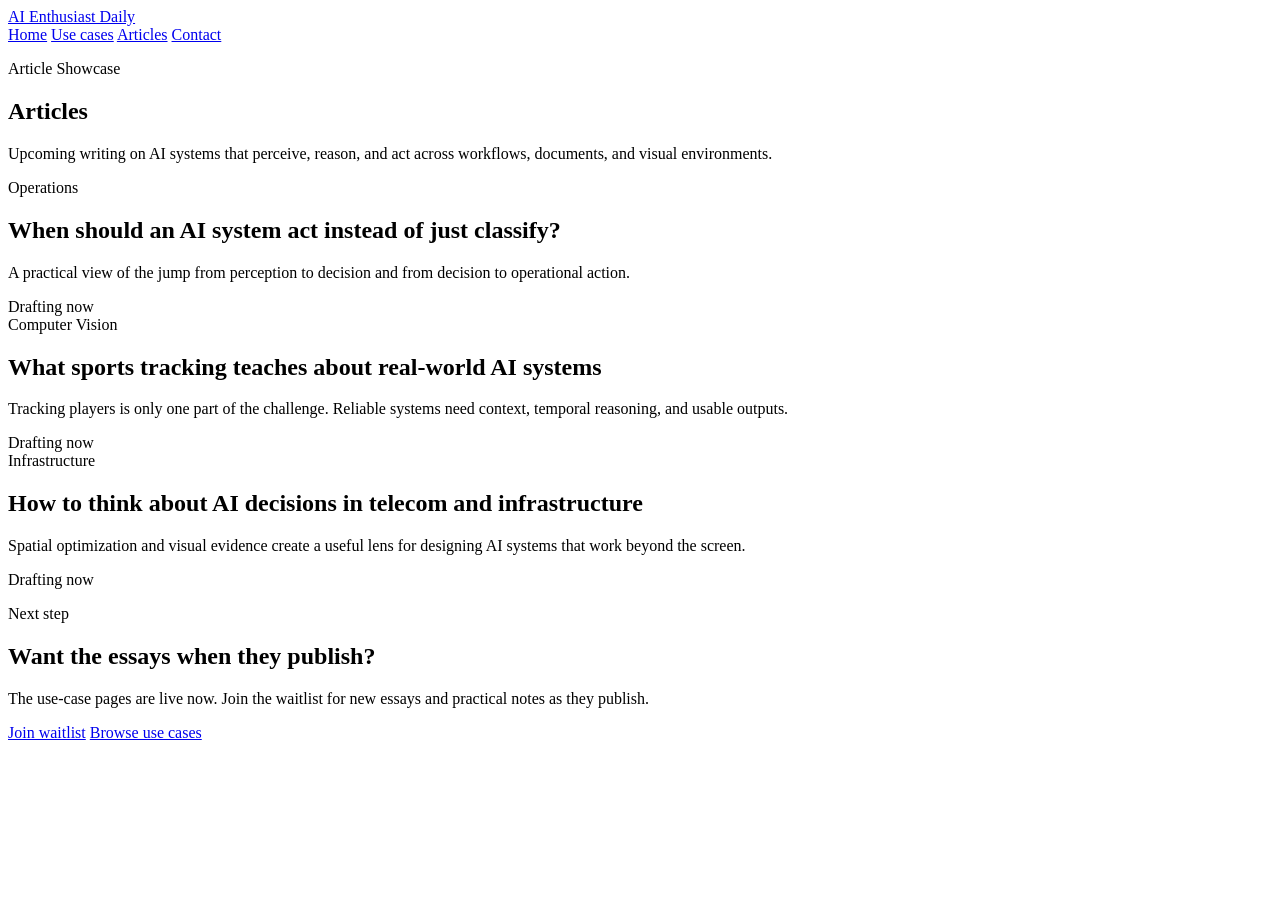
==== site/articles/index.html @ 569c6d3e "chore: sync public landing page export from sprint/2026-05-26" ====
<!doctype html>
<html lang="en">
  <head>
    <meta charset="utf-8" />
    <meta name="viewport" content="width=device-width, initial-scale=1" />
    <title>Articles | AI Enthusiast Daily</title>
    <meta
      name="description"
      content="Upcoming notes on AI systems, workflow automation, document understanding, and computer vision."
    />
    <link rel="canonical" href="https://aienthusiastdaily.com/articles/" />
    <link rel="preconnect" href="https://fonts.googleapis.com" />
    <link rel="preconnect" href="https://fonts.gstatic.com" crossorigin />
    <link
      href="https://fonts.googleapis.com/css2?family=Manrope:wght@400;500;600;700;800&family=Space+Grotesk:wght@500;700&display=swap"
      rel="stylesheet"
    />
    <link rel="stylesheet" href="/styles.css" />
  </head>
  <body>
    <div class="site-shell">
      <header class="topbar">
        <div class="container topbar-inner">
          <a class="brand" href="/">AI Enthusiast Daily</a>
          <nav class="topnav" aria-label="Primary">
            <a href="/">Home</a>
            <a href="/#use-cases">Use cases</a>
            <a href="/articles" aria-current="page">Articles</a>
            <a class="button button-ghost button-small" href="/#waitlist">Contact</a>
          </nav>
        </div>
      </header>

      <main>
        <section class="page-hero">
          <div class="container reveal">
            <p class="eyebrow">Article Showcase</p>
            <h1>Articles</h1>
            <p class="page-hero-text">
              Upcoming writing on AI systems that perceive, reason, and act across
              workflows, documents, and visual environments.
            </p>
          </div>
        </section>

        <section class="section">
          <div class="container article-stack">
            <article class="article-card article-card-large article-card-static reveal">
              <span class="article-tag">Operations</span>
              <h2>When should an AI system act instead of just classify?</h2>
              <p>
                A practical view of the jump from perception to decision and from decision to
                operational action.
              </p>
              <span class="article-link">Drafting now</span>
            </article>

            <article class="article-card article-card-large article-card-static reveal">
              <span class="article-tag">Computer Vision</span>
              <h2>What sports tracking teaches about real-world AI systems</h2>
              <p>
                Tracking players is only one part of the challenge. Reliable systems need
                context, temporal reasoning, and usable outputs.
              </p>
              <span class="article-link">Drafting now</span>
            </article>

            <article class="article-card article-card-large article-card-static reveal">
              <span class="article-tag">Infrastructure</span>
              <h2>How to think about AI decisions in telecom and infrastructure</h2>
              <p>
                Spatial optimization and visual evidence create a useful lens for designing
                AI systems that work beyond the screen.
              </p>
              <span class="article-link">Drafting now</span>
            </article>
          </div>
        </section>

        <section class="section section-muted">
          <div class="container signup-panel reveal signup-panel-compact">
            <div class="signup-copy">
              <p class="eyebrow">Next step</p>
              <h2>Want the essays when they publish?</h2>
              <p>
                The use-case pages are live now. Join the waitlist for new essays and
                practical notes as they publish.
              </p>
            </div>
            <div class="hero-actions">
              <a class="button" href="/#waitlist">Join waitlist</a>
              <a class="button button-ghost" href="/#use-cases">Browse use cases</a>
            </div>
          </div>
        </section>
      </main>
    </div>

    <script src="/script.js"></script>
  </body>
</html>
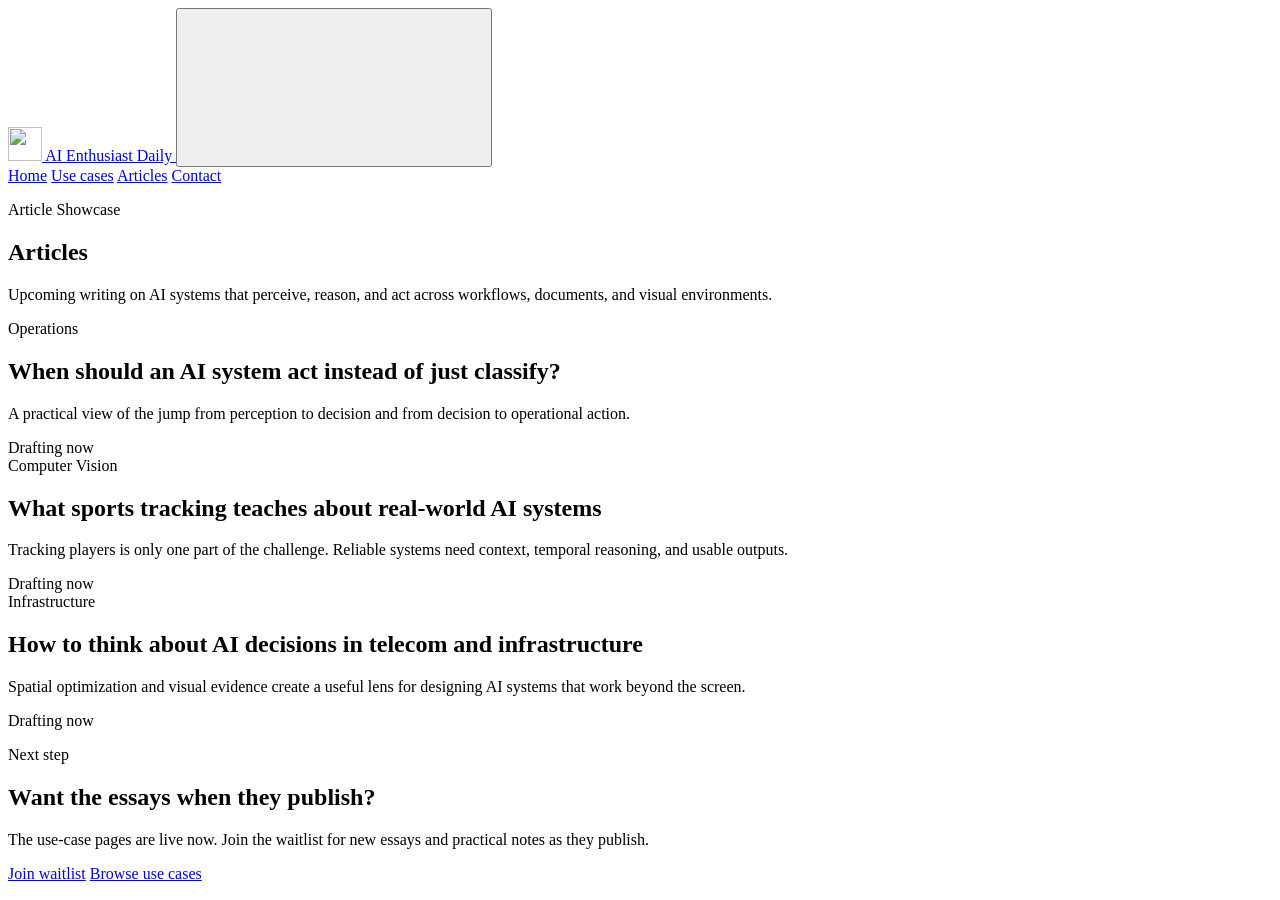
==== commit 52c9a445: "chore: sync public landing page export from sprint/2026-06-07" ====
--- a/site/articles/index.html
+++ b/site/articles/index.html
@@ -12,17 +12,33 @@
     <link rel="preconnect" href="https://fonts.googleapis.com" />
     <link rel="preconnect" href="https://fonts.gstatic.com" crossorigin />
     <link
-      href="https://fonts.googleapis.com/css2?family=Manrope:wght@400;500;600;700;800&family=Space+Grotesk:wght@500;700&display=swap"
+      href="https://fonts.googleapis.com/css2?family=Manrope:wght@400;500;600;700;800&family=Space+Grotesk:wght@500;700&family=JetBrains+Mono:wght@400;500;700&display=swap"
       rel="stylesheet"
     />
+    <link rel="icon" href="/assets/brand-mark.svg" type="image/svg+xml" />
     <link rel="stylesheet" href="/styles.css" />
   </head>
   <body>
     <div class="site-shell">
-      <header class="topbar">
+      <header class="topbar" data-topbar>
         <div class="container topbar-inner">
-          <a class="brand" href="/">AI Enthusiast Daily</a>
-          <nav class="topnav" aria-label="Primary">
+          <a class="brand" href="/" aria-label="AI Enthusiast Daily home">
+            <img class="brand-mark" src="/assets/brand-mark.svg" alt="" width="34" height="34" />
+            <span>AI Enthusiast Daily</span>
+          </a>
+          <button
+            class="nav-toggle"
+            type="button"
+            aria-label="Toggle primary navigation"
+            aria-expanded="false"
+            aria-controls="primary-nav"
+            data-nav-toggle
+          >
+            <svg aria-hidden="true" focusable="false">
+              <use href="/assets/interface-icons.svg#menu"></use>
+            </svg>
+          </button>
+          <nav class="topnav" id="primary-nav" aria-label="Primary" data-primary-nav>
             <a href="/">Home</a>
             <a href="/#use-cases">Use cases</a>
             <a href="/articles" aria-current="page">Articles</a>
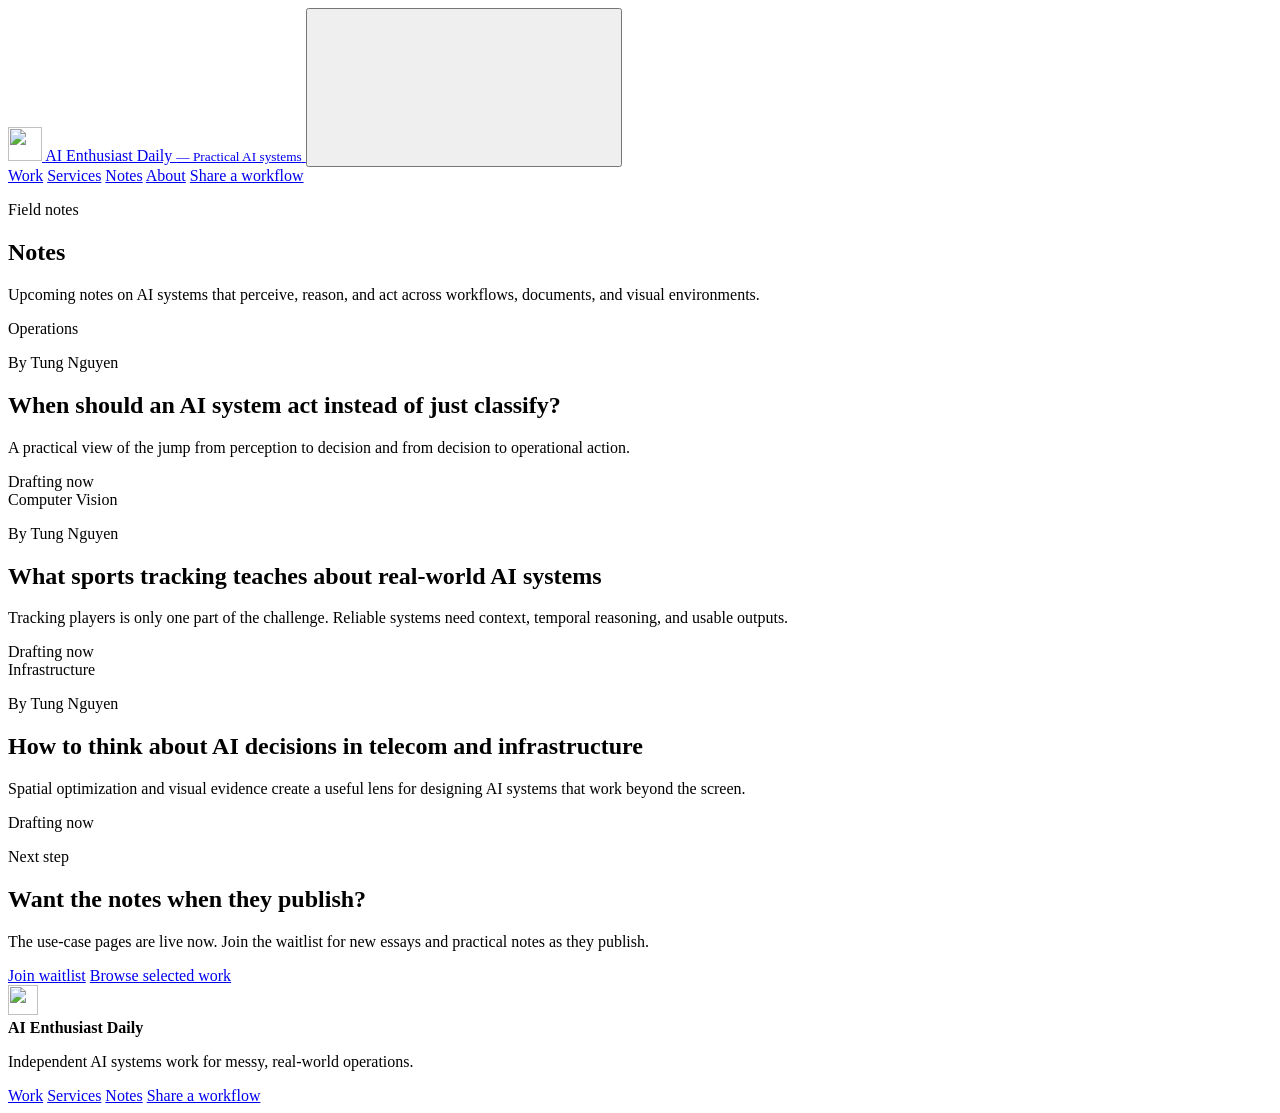
==== commit 0d1ab924: "chore: sync public landing page export from sprint/2026-07" ====
--- a/site/articles/index.html
+++ b/site/articles/index.html
@@ -3,7 +3,7 @@
   <head>
     <meta charset="utf-8" />
     <meta name="viewport" content="width=device-width, initial-scale=1" />
-    <title>Articles | AI Enthusiast Daily</title>
+    <title>Notes | AI Enthusiast Daily</title>
     <meta
       name="description"
       content="Upcoming notes on AI systems, workflow automation, document understanding, and computer vision."
@@ -12,19 +12,19 @@
     <link rel="preconnect" href="https://fonts.googleapis.com" />
     <link rel="preconnect" href="https://fonts.gstatic.com" crossorigin />
     <link
-      href="https://fonts.googleapis.com/css2?family=Manrope:wght@400;500;600;700;800&family=Space+Grotesk:wght@500;700&family=JetBrains+Mono:wght@400;500;700&display=swap"
+      href="https://fonts.googleapis.com/css2?family=Inter:wght@400;500;600;700&display=swap"
       rel="stylesheet"
     />
-    <link rel="icon" href="/assets/brand-mark.svg" type="image/svg+xml" />
-    <link rel="stylesheet" href="/styles.css" />
+    <link rel="icon" href="/assets/brand-mark-curious-a.png" type="image/png" />
+    <link rel="stylesheet" href="/styles.css?v=age-63-studio-site-2" />
   </head>
-  <body>
+  <body class="studio-site articles-page">
     <div class="site-shell">
       <header class="topbar" data-topbar>
         <div class="container topbar-inner">
           <a class="brand" href="/" aria-label="AI Enthusiast Daily home">
-            <img class="brand-mark" src="/assets/brand-mark.svg" alt="" width="34" height="34" />
-            <span>AI Enthusiast Daily</span>
+            <img class="brand-mark" src="/assets/brand-mark-curious-a.png" alt="" width="34" height="34" />
+            <span>AI Enthusiast Daily <small>— Practical AI systems</small></span>
           </a>
           <button
             class="nav-toggle"
@@ -39,10 +39,11 @@
             </svg>
           </button>
           <nav class="topnav" id="primary-nav" aria-label="Primary" data-primary-nav>
-            <a href="/">Home</a>
-            <a href="/#use-cases">Use cases</a>
-            <a href="/articles" aria-current="page">Articles</a>
-            <a class="button button-ghost button-small" href="/#waitlist">Contact</a>
+            <a href="/#selected-work">Work</a>
+            <a href="/#services">Services</a>
+            <a href="/articles/" aria-current="page">Notes</a>
+            <a href="/#about">About</a>
+            <a class="button button-small" href="/book-a-call/?source=notes_nav">Share a workflow</a>
           </nav>
         </div>
       </header>
@@ -50,10 +51,10 @@
       <main>
         <section class="page-hero">
           <div class="container reveal">
-            <p class="eyebrow">Article Showcase</p>
-            <h1>Articles</h1>
+            <p class="eyebrow">Field notes</p>
+            <h1>Notes</h1>
             <p class="page-hero-text">
-              Upcoming writing on AI systems that perceive, reason, and act across
+              Upcoming notes on AI systems that perceive, reason, and act across
               workflows, documents, and visual environments.
             </p>
           </div>
@@ -63,6 +64,7 @@
           <div class="container article-stack">
             <article class="article-card article-card-large article-card-static reveal">
               <span class="article-tag">Operations</span>
+              <p class="article-byline">By Tung Nguyen</p>
               <h2>When should an AI system act instead of just classify?</h2>
               <p>
                 A practical view of the jump from perception to decision and from decision to
@@ -73,6 +75,7 @@
 
             <article class="article-card article-card-large article-card-static reveal">
               <span class="article-tag">Computer Vision</span>
+              <p class="article-byline">By Tung Nguyen</p>
               <h2>What sports tracking teaches about real-world AI systems</h2>
               <p>
                 Tracking players is only one part of the challenge. Reliable systems need
@@ -83,6 +86,7 @@
 
             <article class="article-card article-card-large article-card-static reveal">
               <span class="article-tag">Infrastructure</span>
+              <p class="article-byline">By Tung Nguyen</p>
               <h2>How to think about AI decisions in telecom and infrastructure</h2>
               <p>
                 Spatial optimization and visual evidence create a useful lens for designing
@@ -97,7 +101,7 @@
           <div class="container signup-panel reveal signup-panel-compact">
             <div class="signup-copy">
               <p class="eyebrow">Next step</p>
-              <h2>Want the essays when they publish?</h2>
+              <h2>Want the notes when they publish?</h2>
               <p>
                 The use-case pages are live now. Join the waitlist for new essays and
                 practical notes as they publish.
@@ -105,11 +109,31 @@
             </div>
             <div class="hero-actions">
               <a class="button" href="/#waitlist">Join waitlist</a>
-              <a class="button button-ghost" href="/#use-cases">Browse use cases</a>
+              <a class="button button-ghost" href="/#selected-work">Browse selected work</a>
             </div>
           </div>
         </section>
       </main>
+
+      <footer class="footer studio-footer">
+        <div class="container footer-inner">
+          <div class="footer-brand-lockup">
+            <span class="footer-brand-tile" aria-hidden="true">
+              <img src="/assets/brand-mark-curious-a.png" alt="" width="30" height="30" />
+            </span>
+            <div>
+              <strong>AI Enthusiast Daily</strong>
+              <p>Independent AI systems work for messy, real-world operations.</p>
+            </div>
+          </div>
+          <div class="footer-links">
+            <a href="/#selected-work">Work</a>
+            <a href="/#services">Services</a>
+            <a href="/articles/">Notes</a>
+            <a href="/book-a-call/">Share a workflow</a>
+          </div>
+        </div>
+      </footer>
     </div>
 
     <script src="/script.js"></script>
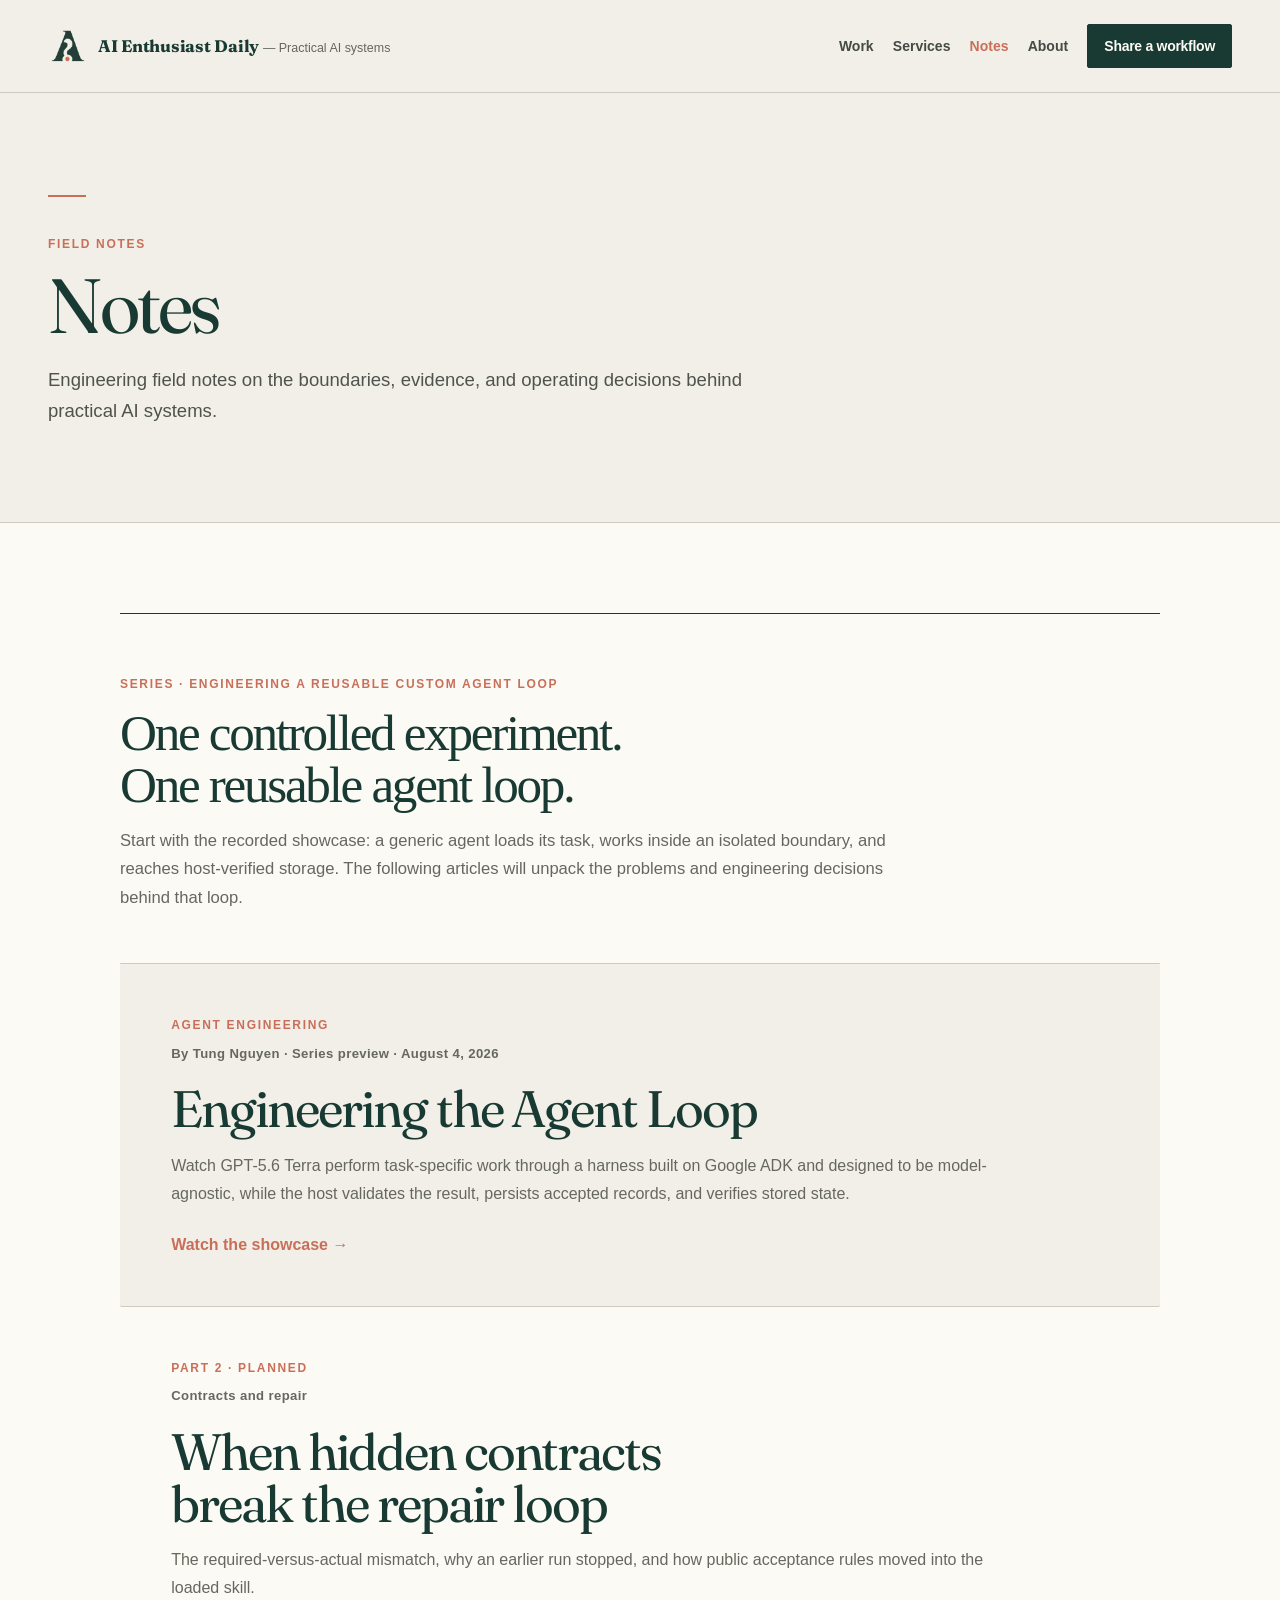
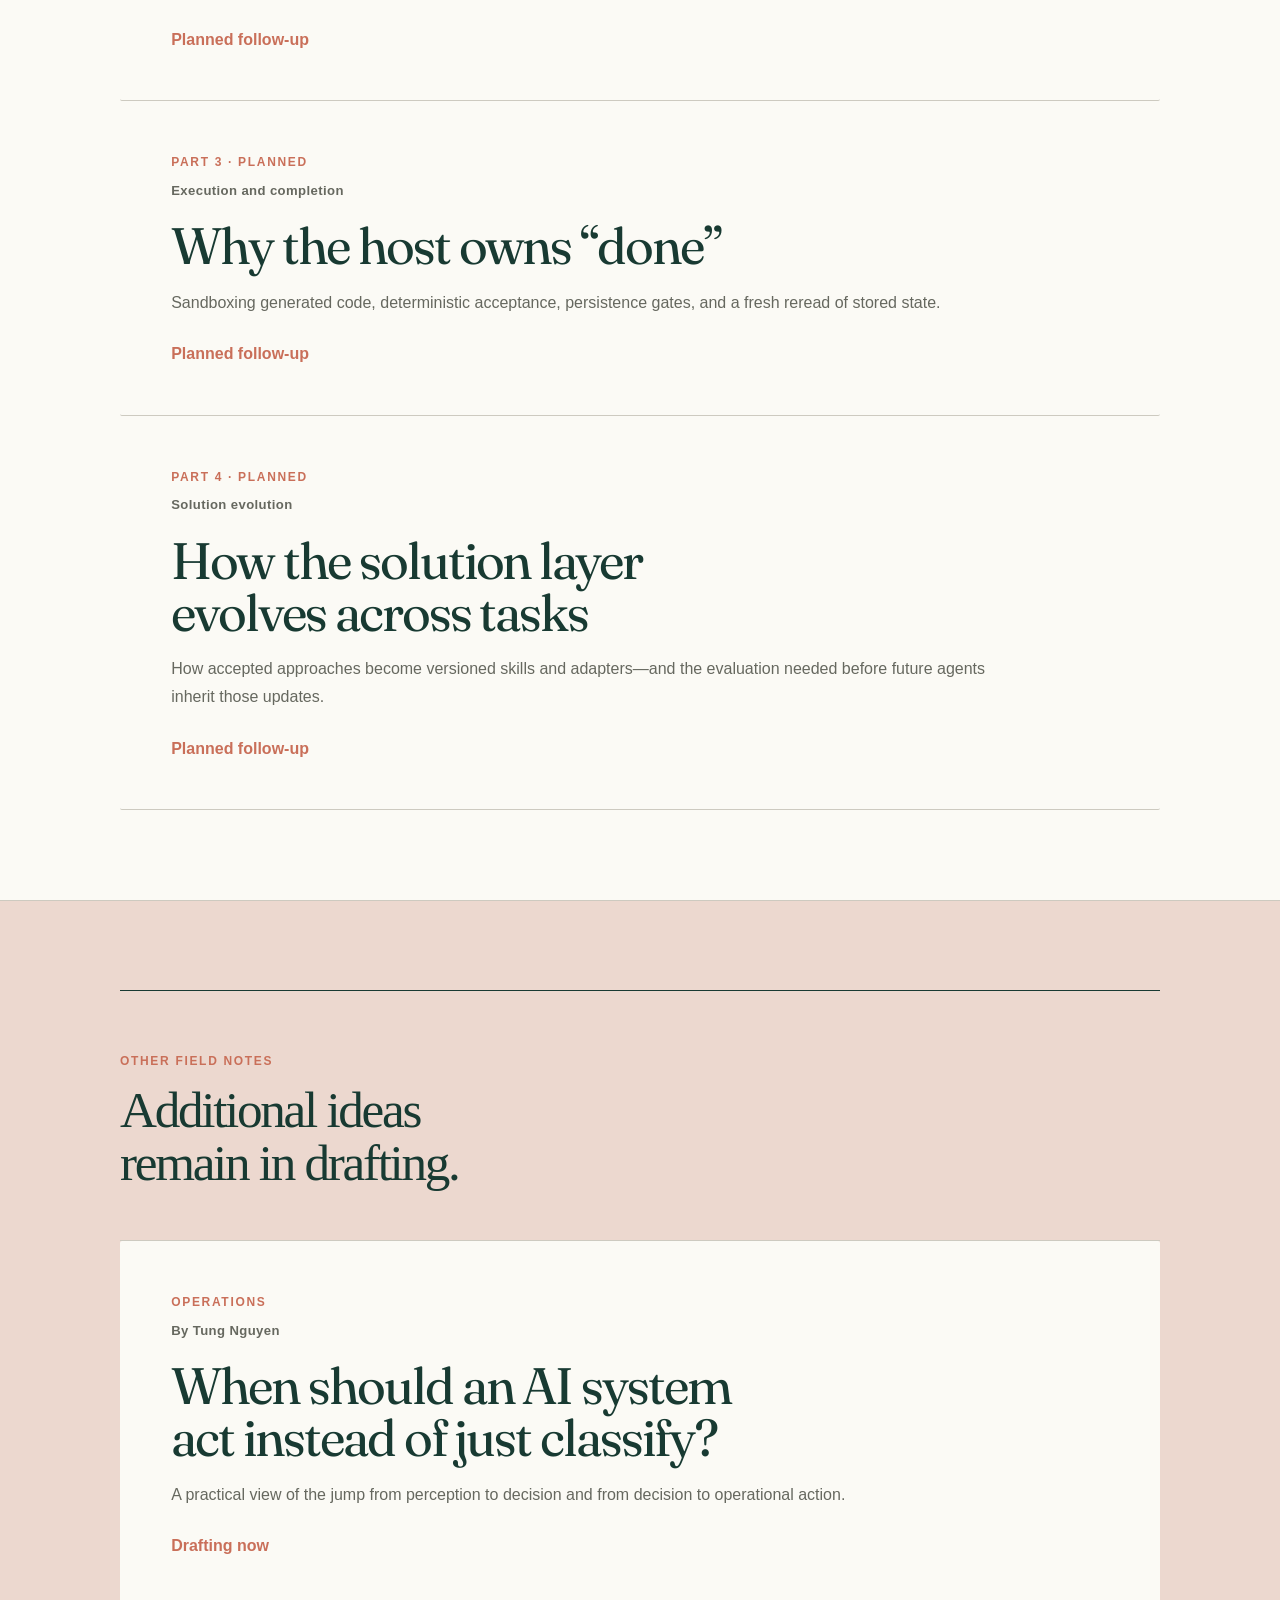
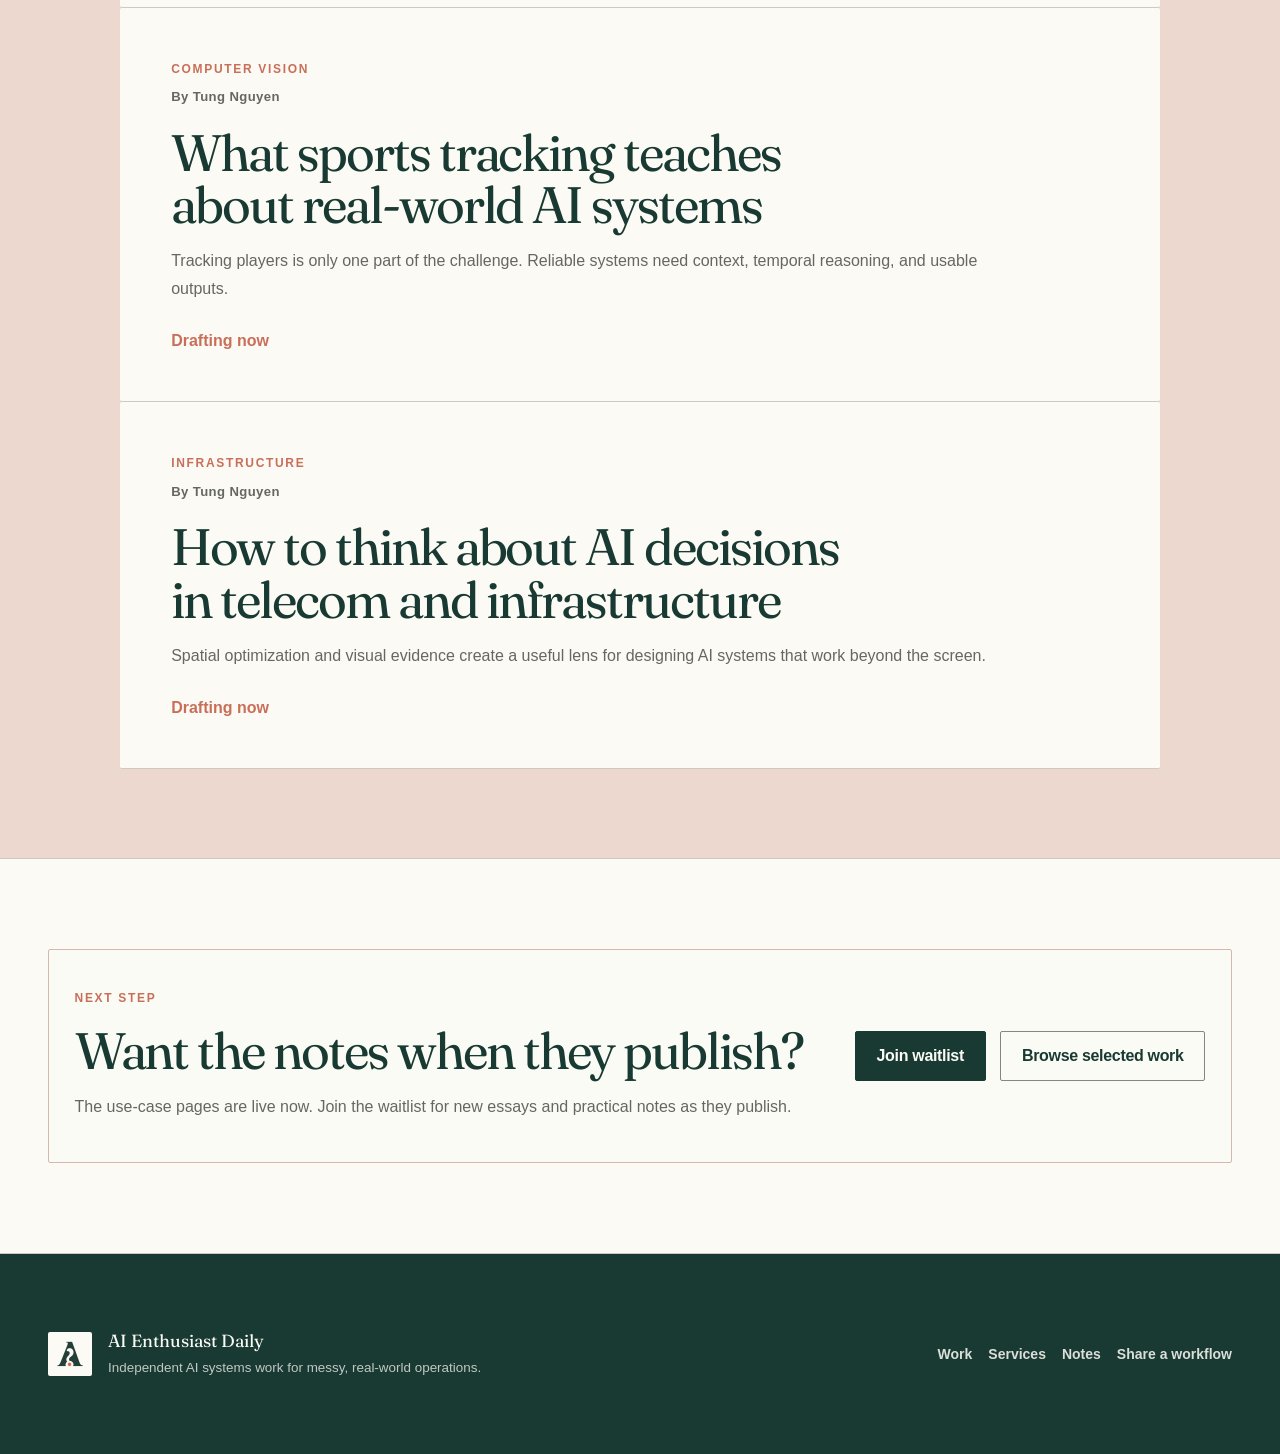
==== commit bda8f3db: "chore: sync public landing page export from sprint/2026-09" ====
--- a/site/articles/index.html
+++ b/site/articles/index.html
@@ -12,18 +12,19 @@
     <link rel="preconnect" href="https://fonts.googleapis.com" />
     <link rel="preconnect" href="https://fonts.gstatic.com" crossorigin />
     <link
-      href="https://fonts.googleapis.com/css2?family=Inter:wght@400;500;600;700&display=swap"
+      href="https://fonts.googleapis.com/css2?family=Fraunces:opsz,wght@9..144,400;9..144,500;9..144,600&family=Inter:wght@400;500;600;700&display=swap"
       rel="stylesheet"
     />
-    <link rel="icon" href="/assets/brand-mark-curious-a.png" type="image/png" />
-    <link rel="stylesheet" href="/styles.css?v=age-63-studio-site-2" />
+    <link rel="icon" href="../assets/brand-mark-curious-a.png" type="image/png" />
+    <link rel="stylesheet" href="../styles.css?v=7db45c240e04" />
+    <link rel="stylesheet" href="./articles.css?v=371dfede79ca" />
   </head>
   <body class="studio-site articles-page">
     <div class="site-shell">
       <header class="topbar" data-topbar>
         <div class="container topbar-inner">
-          <a class="brand" href="/" aria-label="AI Enthusiast Daily home">
-            <img class="brand-mark" src="/assets/brand-mark-curious-a.png" alt="" width="34" height="34" />
+          <a class="brand" href="../" aria-label="AI Enthusiast Daily home">
+            <img class="brand-mark" src="../assets/brand-mark-curious-a.png" alt="" width="34" height="34" />
             <span>AI Enthusiast Daily <small>— Practical AI systems</small></span>
           </a>
           <button
@@ -35,15 +36,15 @@
             data-nav-toggle
           >
             <svg aria-hidden="true" focusable="false">
-              <use href="/assets/interface-icons.svg#menu"></use>
+              <use href="../assets/interface-icons.svg#menu"></use>
             </svg>
           </button>
           <nav class="topnav" id="primary-nav" aria-label="Primary" data-primary-nav>
-            <a href="/#selected-work">Work</a>
-            <a href="/#services">Services</a>
-            <a href="/articles/" aria-current="page">Notes</a>
-            <a href="/#about">About</a>
-            <a class="button button-small" href="/book-a-call/?source=notes_nav">Share a workflow</a>
+            <a href="../#selected-work">Work</a>
+            <a href="../#services">Services</a>
+            <a href="./" aria-current="page">Notes</a>
+            <a href="../#about">About</a>
+            <a class="button button-small" href="../book-a-call/?source=notes_nav">Share a workflow</a>
           </nav>
         </div>
       </header>
@@ -54,14 +55,96 @@
             <p class="eyebrow">Field notes</p>
             <h1>Notes</h1>
             <p class="page-hero-text">
-              Upcoming notes on AI systems that perceive, reason, and act across
-              workflows, documents, and visual environments.
+              Engineering field notes on the boundaries, evidence, and operating
+              decisions behind practical AI systems.
             </p>
           </div>
         </section>
 
-        <section class="section">
+        <section class="section" id="reliable-agent-harness-series">
           <div class="container article-stack">
+            <div class="series-intro reveal">
+              <p class="eyebrow">Series · Engineering a Reusable Custom Agent Loop</p>
+              <h2>One controlled experiment. One reusable agent loop.</h2>
+              <p>
+                Start with the recorded showcase: a generic agent loads its task, works inside an
+                isolated boundary, and reaches host-verified storage. The following articles will
+                unpack the problems and engineering decisions behind that loop.
+              </p>
+            </div>
+
+            <a
+              class="article-card article-card-large article-card-featured reveal"
+              href="./engineering-the-agent-loop/"
+            >
+              <span class="article-tag">Agent engineering</span>
+              <p class="article-byline">By Tung Nguyen · Series preview · August 4, 2026</p>
+              <h2>Engineering the Agent Loop</h2>
+              <p>
+                Watch
+                <span data-evidence-key="model.public_display_name">GPT-5.6 Terra</span> perform
+                task-specific work through a harness built on
+                <span data-evidence-key="runtime.framework_name">Google ADK</span> and designed to
+                be model-agnostic, while the host validates the result, persists accepted records,
+                and verifies stored state.
+              </p>
+              <span class="article-link">Watch the showcase →</span>
+            </a>
+
+            <article
+              class="article-card article-card-large article-card-static reveal"
+              data-series-id="part-2"
+              data-series-status="planned"
+            >
+              <span class="article-tag">Part 2 · Planned</span>
+              <p class="article-byline">Contracts and repair</p>
+              <h2 data-series-title>When hidden contracts break the repair loop</h2>
+              <p>
+                The required-versus-actual mismatch, why an earlier run stopped, and how public
+                acceptance rules moved into the loaded skill.
+              </p>
+              <span class="article-link">Planned follow-up</span>
+            </article>
+
+            <article
+              class="article-card article-card-large article-card-static reveal"
+              data-series-id="part-3"
+              data-series-status="planned"
+            >
+              <span class="article-tag">Part 3 · Planned</span>
+              <p class="article-byline">Execution and completion</p>
+              <h2 data-series-title>Why the host owns “done”</h2>
+              <p>
+                Sandboxing generated code, deterministic acceptance, persistence gates, and a
+                fresh reread of stored state.
+              </p>
+              <span class="article-link">Planned follow-up</span>
+            </article>
+
+            <article
+              class="article-card article-card-large article-card-static reveal"
+              data-series-id="part-4"
+              data-series-status="planned"
+            >
+              <span class="article-tag">Part 4 · Planned</span>
+              <p class="article-byline">Solution evolution</p>
+              <h2 data-series-title>How the solution layer evolves across tasks</h2>
+              <p>
+                How accepted approaches become versioned skills and adapters—and the evaluation
+                needed before future agents inherit those updates.
+              </p>
+              <span class="article-link">Planned follow-up</span>
+            </article>
+          </div>
+        </section>
+
+        <section class="section section-muted">
+          <div class="container article-stack">
+            <div class="series-intro reveal">
+              <p class="eyebrow">Other field notes</p>
+              <h2>Additional ideas remain in drafting.</h2>
+            </div>
+
             <article class="article-card article-card-large article-card-static reveal">
               <span class="article-tag">Operations</span>
               <p class="article-byline">By Tung Nguyen</p>
@@ -97,7 +180,7 @@
           </div>
         </section>
 
-        <section class="section section-muted">
+        <section class="section">
           <div class="container signup-panel reveal signup-panel-compact">
             <div class="signup-copy">
               <p class="eyebrow">Next step</p>
@@ -108,8 +191,8 @@
               </p>
             </div>
             <div class="hero-actions">
-              <a class="button" href="/#waitlist">Join waitlist</a>
-              <a class="button button-ghost" href="/#selected-work">Browse selected work</a>
+              <a class="button" href="../#waitlist">Join waitlist</a>
+              <a class="button button-ghost" href="../#selected-work">Browse selected work</a>
             </div>
           </div>
         </section>
@@ -119,7 +202,7 @@
         <div class="container footer-inner">
           <div class="footer-brand-lockup">
             <span class="footer-brand-tile" aria-hidden="true">
-              <img src="/assets/brand-mark-curious-a.png" alt="" width="30" height="30" />
+              <img src="../assets/brand-mark-curious-a.png" alt="" width="30" height="30" />
             </span>
             <div>
               <strong>AI Enthusiast Daily</strong>
@@ -127,15 +210,15 @@
             </div>
           </div>
           <div class="footer-links">
-            <a href="/#selected-work">Work</a>
-            <a href="/#services">Services</a>
-            <a href="/articles/">Notes</a>
-            <a href="/book-a-call/">Share a workflow</a>
+            <a href="../#selected-work">Work</a>
+            <a href="../#services">Services</a>
+            <a href="./">Notes</a>
+            <a href="../book-a-call/">Share a workflow</a>
           </div>
         </div>
       </footer>
     </div>
 
-    <script src="/script.js"></script>
+    <script src="../script.js"></script>
   </body>
 </html>
--- a/site/styles.css
+++ b/site/styles.css
@@ -0,0 +1,3194 @@
+:root {
+  --bg: #f5f8ff;
+  --surface: #ffffff;
+  --surface-alt: #f2f6ff;
+  --surface-strong: #0d1730;
+  --ink: #081224;
+  --muted: #556177;
+  --muted-strong: #c8d3e9;
+  --accent: #0d9488;
+  --accent-deep: #0f766e;
+  --accent-bright: #2dd4bf;
+  --accent-soft: rgba(13, 148, 136, 0.12);
+  --warn: #b45309;
+  --warn-soft: #fde6cf;
+  --mono: "JetBrains Mono", ui-monospace, SFMono-Regular, Menlo, monospace;
+  --line: rgba(8, 18, 36, 0.1);
+  --line-strong: rgba(255, 255, 255, 0.12);
+  --shadow: 0 28px 70px rgba(11, 24, 54, 0.14);
+  --shadow-soft: 0 18px 40px rgba(11, 24, 54, 0.08);
+  --radius-xl: 30px;
+  --radius-lg: 22px;
+  --radius-md: 16px;
+  --transition: 180ms ease;
+}
+
+/* Quiet Personal Studio homepage ----------------------------------------- */
+
+.studio-home {
+  --studio-stone: #f1efe8;
+  --studio-paper: #fbfaf5;
+  --studio-forest: #183a32;
+  --studio-charcoal: #252824;
+  --studio-muted: #66685f;
+  --studio-coral: #c96f59;
+  --studio-coral-soft: #ecd8cf;
+  --studio-line: #cdcac0;
+  color: var(--studio-charcoal);
+  background: var(--studio-stone);
+  font-family: "Inter", ui-sans-serif, -apple-system, BlinkMacSystemFont, "Segoe UI", sans-serif;
+}
+
+.studio-home .site-shell {
+  background: var(--studio-stone);
+}
+
+.studio-home .container {
+  width: min(1400px, calc(100% - 96px));
+}
+
+.studio-home a:focus-visible,
+.studio-home button:focus-visible,
+.studio-home input:focus-visible {
+  outline: 3px solid var(--studio-coral);
+  outline-offset: 4px;
+}
+
+.studio-home .studio-topbar,
+.studio-home .studio-topbar.topbar {
+  border-bottom: 1px solid var(--studio-line);
+  background: rgba(241, 239, 232, 0.96);
+  backdrop-filter: blur(14px);
+}
+
+.studio-home .studio-topbar .topbar-inner {
+  min-height: 92px;
+}
+
+.studio-home section[id] {
+  scroll-margin-top: 104px;
+}
+
+.studio-home .studio-brand {
+  color: var(--studio-forest);
+  font-family: "Fraunces", Georgia, "Times New Roman", serif;
+  font-size: 1.05rem;
+  letter-spacing: -0.015em;
+}
+
+.studio-home .studio-brand .brand-mark {
+  width: 40px;
+  height: 40px;
+}
+
+.studio-home .studio-brand small {
+  color: var(--studio-muted);
+  font-family: "Inter", ui-sans-serif, sans-serif;
+  font-size: 0.78rem;
+  font-weight: 500;
+  letter-spacing: 0;
+}
+
+.studio-home .topnav a {
+  color: #454a44;
+  font-size: 0.875rem;
+  font-weight: 600;
+}
+
+.studio-home .topnav a:not(.button):hover {
+  color: var(--studio-coral);
+}
+
+.studio-home .button,
+.studio-home .studio-primary-action {
+  border: 1px solid var(--studio-forest);
+  border-radius: 2px;
+  color: var(--studio-paper);
+  background: var(--studio-forest);
+  box-shadow: none;
+}
+
+.studio-home .button:hover,
+.studio-home .button:focus-visible,
+.studio-home .studio-primary-action:hover,
+.studio-home .studio-primary-action:focus-visible {
+  border-color: #225044;
+  background: #225044;
+  box-shadow: none;
+}
+
+.studio-home .button-small {
+  min-height: 44px;
+  padding: 0.68rem 1rem;
+}
+
+.studio-home .nav-toggle {
+  color: var(--studio-forest);
+  border-color: var(--studio-line);
+  background: var(--studio-paper);
+}
+
+.studio-hero {
+  border-bottom: 0;
+  background: var(--studio-stone);
+}
+
+.studio-hero-grid {
+  display: grid;
+  grid-template-columns: minmax(230px, 0.75fr) minmax(0, 2.1fr);
+  gap: clamp(52px, 7vw, 120px);
+  padding: 64px 0 52px;
+}
+
+.studio-identity {
+  min-height: 390px;
+  display: flex;
+  flex-direction: column;
+  justify-content: space-between;
+  border-right: 1px solid var(--studio-line);
+  padding-right: clamp(32px, 4vw, 68px);
+}
+
+.studio-monogram {
+  position: relative;
+  width: 150px;
+  aspect-ratio: 1;
+  display: grid;
+  place-items: center;
+  overflow: hidden;
+  border-radius: 48% 52% 54% 46% / 47% 45% 55% 53%;
+  color: var(--studio-paper);
+  background: var(--studio-forest);
+  font-family: "Fraunces", Georgia, "Times New Roman", serif;
+  font-size: 3.15rem;
+  letter-spacing: -0.08em;
+}
+
+.studio-monogram::after {
+  position: absolute;
+  right: 18px;
+  bottom: 19px;
+  width: 23px;
+  height: 23px;
+  border: 5px solid var(--studio-forest);
+  border-radius: 50%;
+  background: var(--studio-coral);
+  content: "";
+}
+
+.studio-brand-monogram {
+  display: block;
+  border-radius: 0;
+  background: transparent;
+  object-fit: contain;
+}
+
+.studio-identity p {
+  max-width: 220px;
+  margin: 0;
+  color: var(--studio-muted);
+  font-size: 0.82rem;
+  line-height: 1.62;
+}
+
+.studio-identity p > span {
+  width: 30px;
+  height: 2px;
+  display: block;
+  margin-bottom: 16px;
+  background: var(--studio-coral);
+}
+
+.studio-hero-copy {
+  align-self: center;
+  max-width: 940px;
+}
+
+.studio-eyebrow {
+  display: flex;
+  align-items: center;
+  gap: 10px;
+  margin: 0 0 21px;
+  color: var(--studio-forest);
+  font-size: 0.75rem;
+  font-weight: 700;
+  letter-spacing: 0.14em;
+  text-transform: uppercase;
+}
+
+.studio-eyebrow::before {
+  width: 8px;
+  height: 8px;
+  flex: none;
+  border-radius: 50%;
+  background: var(--studio-coral);
+  content: "";
+}
+
+.studio-hero-copy h1,
+.studio-section-heading h2,
+.studio-about h2,
+.studio-signup h2 {
+  color: var(--studio-forest);
+  font-family: "Fraunces", Georgia, "Times New Roman", serif;
+  font-weight: 400;
+  letter-spacing: -0.045em;
+}
+
+.studio-hero-copy h1 {
+  max-width: 1010px;
+  margin: 0;
+  font-size: clamp(3.45rem, 4.4vw, 4.65rem);
+  line-height: 0.99;
+  text-wrap: balance;
+}
+
+.studio-brand-promise {
+  max-width: 760px;
+  margin: 22px 0 0;
+  color: var(--studio-charcoal);
+  font-family: "Fraunces", Georgia, "Times New Roman", serif;
+  font-size: clamp(1.55rem, 2.2vw, 2.1rem);
+  line-height: 1.24;
+  text-wrap: balance;
+}
+
+.studio-intro {
+  max-width: 795px;
+  margin: 20px 0 0;
+  color: #4f534d;
+  font-size: clamp(1.06rem, 1.3vw, 1.25rem);
+  line-height: 1.62;
+}
+
+.studio-actions {
+  display: flex;
+  align-items: center;
+  gap: 28px;
+  margin-top: 31px;
+}
+
+.studio-primary-action,
+.studio-secondary-action {
+  min-height: 48px;
+  display: inline-flex;
+  align-items: center;
+  justify-content: center;
+  font-size: 0.875rem;
+  font-weight: 700;
+  transition: 180ms ease;
+}
+
+.studio-primary-action {
+  gap: 18px;
+  padding: 13px 20px 13px 22px;
+}
+
+.studio-primary-action svg,
+.studio-note-strip svg,
+.studio-service-links svg,
+.studio-work-list svg {
+  width: 22px;
+  height: 22px;
+  fill: none;
+  stroke: currentColor;
+  transition: transform 180ms ease;
+}
+
+.studio-primary-action:hover {
+  transform: translateY(-2px);
+}
+
+.studio-primary-action:hover svg,
+.studio-note-strip:hover svg,
+.studio-service-links a:hover > svg,
+.studio-work-list a:hover > svg {
+  transform: translateX(4px);
+}
+
+.studio-secondary-action {
+  border-bottom: 1px solid #85877f;
+  color: var(--studio-forest);
+}
+
+.studio-secondary-action:hover {
+  border-color: var(--studio-coral);
+  color: #8f493a;
+}
+
+.studio-services {
+  background: var(--studio-stone);
+}
+
+.studio-service-links {
+  display: grid;
+  grid-template-columns: repeat(3, 1fr);
+  border-top: 1px solid var(--studio-forest);
+  border-bottom: 1px solid var(--studio-line);
+}
+
+.studio-service-links > a {
+  min-height: 158px;
+  display: grid;
+  grid-template-columns: 1fr auto;
+  gap: 12px 20px;
+  align-items: center;
+  padding: 26px 30px;
+  color: var(--studio-charcoal);
+  transition: background 180ms ease;
+}
+
+.studio-service-links > a + a {
+  border-left: 1px solid var(--studio-line);
+}
+
+.studio-service-links > a:hover,
+.studio-service-links > a:focus-visible {
+  background: var(--studio-paper);
+}
+
+.studio-service-links > a > span {
+  display: grid;
+  gap: 10px;
+}
+
+.studio-service-links strong {
+  color: var(--studio-forest);
+  font-family: "Fraunces", Georgia, "Times New Roman", serif;
+  font-size: 1.45rem;
+  font-weight: 400;
+  letter-spacing: -0.025em;
+}
+
+.studio-service-links small {
+  color: var(--studio-muted);
+  font-size: 0.82rem;
+  line-height: 1.5;
+}
+
+.studio-service-quote {
+  font-family: "Fraunces", Georgia, "Times New Roman", serif;
+  font-style: italic;
+  font-size: 0.95rem;
+  color: var(--studio-coral);
+}
+
+.studio-service-links svg {
+  color: var(--studio-coral);
+}
+
+.studio-note-strip {
+  display: grid;
+  grid-template-columns: minmax(0, 1fr) auto;
+  gap: 30px;
+  align-items: center;
+  margin-top: 34px;
+  padding: 22px 28px;
+  color: #4b3029;
+  background: var(--studio-coral-soft);
+}
+
+.studio-note-strip > span {
+  font-family: "Fraunces", Georgia, "Times New Roman", serif;
+  font-size: 1.08rem;
+}
+
+.studio-note-strip strong {
+  display: inline-flex;
+  align-items: center;
+  gap: 10px;
+  font-size: 0.75rem;
+  letter-spacing: 0.04em;
+  text-transform: uppercase;
+}
+
+.studio-work {
+  padding: 118px 0 110px;
+  background: var(--studio-paper);
+}
+
+.studio-section-heading {
+  display: grid;
+  grid-template-columns: minmax(180px, 0.58fr) minmax(0, 1.45fr) minmax(240px, 0.8fr);
+  gap: clamp(32px, 6vw, 90px);
+  align-items: end;
+  margin-bottom: 58px;
+}
+
+.studio-section-heading > p:first-child {
+  margin: 0;
+  color: var(--studio-coral);
+  font-size: 0.75rem;
+  font-weight: 700;
+  letter-spacing: 0.13em;
+  text-transform: uppercase;
+}
+
+.studio-section-heading h2 {
+  margin: 0;
+  font-size: clamp(2.3rem, 4.2vw, 4.5rem);
+  line-height: 1.02;
+}
+
+.studio-section-heading > p:last-child {
+  margin: 0;
+  color: var(--studio-muted);
+  line-height: 1.7;
+}
+
+.studio-work-list {
+  border-top: 1px solid var(--studio-forest);
+}
+
+.studio-work-list a {
+  display: grid;
+  grid-template-columns: 46px minmax(220px, 1.2fr) minmax(220px, 1fr) auto;
+  gap: 24px;
+  align-items: center;
+  min-height: 92px;
+  border-bottom: 1px solid var(--studio-line);
+  color: var(--studio-charcoal);
+  transition: background 180ms ease, padding 180ms ease;
+}
+
+.studio-work-list a:hover,
+.studio-work-list a:focus-visible {
+  padding-inline: 16px;
+  background: var(--studio-stone);
+}
+
+.studio-work-list span {
+  color: var(--studio-coral);
+  font-size: 0.75rem;
+  font-weight: 700;
+}
+
+.studio-work-list strong {
+  color: var(--studio-forest);
+  font-family: "Fraunces", Georgia, "Times New Roman", serif;
+  font-size: 1.42rem;
+  font-weight: 400;
+}
+
+.studio-work-list small {
+  color: var(--studio-muted);
+  font-size: 0.84rem;
+}
+
+.studio-work-list svg {
+  color: var(--studio-coral);
+}
+
+.studio-about {
+  padding: 112px 0;
+  border-top: 1px solid var(--studio-line);
+  border-bottom: 1px solid var(--studio-line);
+  background: var(--studio-stone);
+}
+
+.studio-about-grid {
+  display: grid;
+  grid-template-columns: minmax(190px, 0.6fr) minmax(0, 1.7fr);
+  gap: clamp(48px, 8vw, 130px);
+}
+
+.studio-about h2 {
+  max-width: 940px;
+  margin: 0;
+  font-size: clamp(2.6rem, 5.1vw, 5.4rem);
+  line-height: 0.99;
+  text-wrap: balance;
+}
+
+.studio-about-copy {
+  display: grid;
+  grid-template-columns: repeat(2, 1fr);
+  gap: 42px;
+  max-width: 880px;
+  margin-top: 42px;
+  color: var(--studio-muted);
+  line-height: 1.72;
+}
+
+.studio-about-copy p {
+  margin: 0;
+}
+
+.studio-signup {
+  padding: 92px 0;
+  background: var(--studio-paper);
+}
+
+.studio-signup-panel {
+  display: grid;
+  grid-template-columns: minmax(0, 1.1fr) minmax(320px, 0.75fr);
+  gap: clamp(48px, 8vw, 120px);
+  padding: clamp(38px, 6vw, 72px);
+  border: 1px solid var(--studio-line);
+  background: var(--studio-coral-soft);
+}
+
+.studio-signup h2 {
+  max-width: 650px;
+  margin: 0;
+  font-size: clamp(2.5rem, 4.7vw, 5rem);
+  line-height: 1;
+}
+
+.studio-signup-panel > div > p:last-child {
+  max-width: 620px;
+  margin: 25px 0 0;
+  color: #654d45;
+  line-height: 1.7;
+}
+
+.studio-home .studio-signup-form {
+  padding: 0;
+  border: 0;
+  background: transparent;
+  box-shadow: none;
+}
+
+.studio-home .studio-signup-form input[type="email"] {
+  border-color: rgba(75, 48, 41, 0.3);
+  border-radius: 2px;
+  background: var(--studio-paper);
+}
+
+.studio-home .studio-signup-form .checkbox-field {
+  color: #654d45;
+}
+
+.studio-home .studio-footer {
+  color: rgba(251, 250, 245, 0.76);
+  background: var(--studio-forest);
+}
+
+.studio-home .studio-footer strong,
+.studio-home .studio-footer a {
+  color: var(--studio-paper);
+}
+
+.studio-home .studio-footer p {
+  color: rgba(251, 250, 245, 0.78);
+}
+
+.studio-home .studio-footer .footer-brand .brand-mark {
+  width: 38px;
+  height: 38px;
+  box-sizing: border-box;
+  padding: 5px 4px 4px;
+  border: 1px solid rgba(251, 250, 245, 0.34);
+  border-radius: 2px;
+  background: var(--studio-paper);
+}
+
+.studio-home .studio-footer .footer-links a:hover,
+.studio-home .studio-footer .footer-links a:focus-visible {
+  text-decoration-color: var(--studio-coral);
+  text-underline-offset: 0.28em;
+}
+
+@media (max-width: 1000px) {
+  .studio-home .container {
+    width: min(880px, calc(100% - 48px));
+  }
+
+  .studio-hero-grid {
+    grid-template-columns: 190px minmax(0, 1fr);
+    gap: 42px;
+  }
+
+  .studio-identity {
+    min-height: 360px;
+    padding-right: 32px;
+  }
+
+  .studio-monogram {
+    width: 124px;
+    font-size: 2.7rem;
+  }
+
+  .studio-hero-copy h1 {
+    font-size: clamp(2.9rem, 6.5vw, 4rem);
+  }
+
+  .studio-service-links > a {
+    padding-inline: 20px;
+  }
+
+  .studio-section-heading {
+    grid-template-columns: 1fr 2fr;
+  }
+
+  .studio-section-heading > p:last-child {
+    grid-column: 2;
+  }
+}
+
+@media (max-width: 720px) {
+  .studio-home .container {
+    width: calc(100% - 40px);
+  }
+
+  .studio-home .studio-topbar .topbar-inner {
+    min-height: 76px;
+  }
+
+  .studio-home .studio-brand small {
+    display: none;
+  }
+
+  .studio-home .topbar.nav-open .topnav {
+    border-color: var(--studio-line);
+    background: var(--studio-paper);
+  }
+
+  .studio-home .topnav .button {
+    color: var(--studio-paper);
+  }
+
+  .studio-hero-grid {
+    grid-template-columns: 1fr;
+    gap: 35px;
+    padding: 42px 0 36px;
+  }
+
+  .studio-identity {
+    order: 2;
+    min-height: auto;
+    display: grid;
+    grid-template-columns: 94px 1fr;
+    gap: 25px;
+    align-items: end;
+    border-right: 0;
+    border-top: 1px solid var(--studio-line);
+    padding: 26px 0 0;
+  }
+
+  .studio-monogram {
+    width: 94px;
+    font-size: 2.1rem;
+  }
+
+  .studio-monogram::after {
+    right: 10px;
+    bottom: 11px;
+    width: 18px;
+    height: 18px;
+    border-width: 4px;
+  }
+
+  .studio-identity p {
+    max-width: 310px;
+  }
+
+  .studio-hero-copy h1 {
+    font-size: clamp(2.65rem, 12vw, 3.65rem);
+    line-height: 1.02;
+  }
+
+  .studio-intro {
+    margin-top: 23px;
+    font-size: 1.02rem;
+  }
+
+  .studio-actions {
+    align-items: flex-start;
+    flex-direction: column;
+    gap: 18px;
+    margin-top: 27px;
+  }
+
+  .studio-service-links {
+    grid-template-columns: 1fr;
+  }
+
+  .studio-service-links > a {
+    min-height: 120px;
+    padding: 22px 16px;
+  }
+
+  .studio-service-links > a + a {
+    border-top: 1px solid var(--studio-line);
+    border-left: 0;
+  }
+
+  .studio-note-strip {
+    grid-template-columns: 1fr;
+    gap: 15px;
+    margin-top: 24px;
+    padding: 20px;
+  }
+
+  .studio-work,
+  .studio-about,
+  .studio-signup {
+    padding: 76px 0;
+  }
+
+  .studio-section-heading,
+  .studio-about-grid,
+  .studio-signup-panel {
+    grid-template-columns: 1fr;
+  }
+
+  .studio-section-heading {
+    gap: 25px;
+    margin-bottom: 42px;
+  }
+
+  .studio-section-heading > p:last-child {
+    grid-column: auto;
+  }
+
+  .studio-work-list a {
+    grid-template-columns: 34px 1fr auto;
+    gap: 14px;
+    padding: 18px 0;
+  }
+
+  .studio-work-list a:hover,
+  .studio-work-list a:focus-visible {
+    padding-inline: 10px;
+  }
+
+  .studio-work-list small {
+    grid-column: 2;
+  }
+
+  .studio-work-list svg {
+    grid-column: 3;
+    grid-row: 1 / span 2;
+  }
+
+  .studio-about-grid,
+  .studio-signup-panel {
+    gap: 38px;
+  }
+
+  .studio-about-copy {
+    grid-template-columns: 1fr;
+    gap: 20px;
+    margin-top: 30px;
+  }
+
+  .studio-signup-panel {
+    padding: 30px 24px;
+  }
+}
+
+@media (max-width: 420px) {
+  .studio-home .container {
+    width: calc(100% - 32px);
+  }
+
+  .studio-home .studio-brand {
+    font-size: 0.96rem;
+  }
+
+  .studio-hero-grid {
+    padding-top: 34px;
+  }
+
+  .studio-eyebrow {
+    font-size: 0.66rem;
+  }
+
+  .studio-hero-copy h1 {
+    font-size: 2.62rem;
+  }
+
+  .studio-primary-action {
+    width: 100%;
+    justify-content: space-between;
+  }
+}
+
+@media (prefers-reduced-motion: reduce) {
+  .studio-home *,
+  .studio-home *::before,
+  .studio-home *::after {
+    scroll-behavior: auto !important;
+    transition-duration: 0.01ms !important;
+  }
+}
+
+*,
+*::before,
+*::after {
+  box-sizing: border-box;
+}
+
+html {
+  scroll-behavior: smooth;
+}
+
+section[id],
+article[id] {
+  scroll-margin-top: 6rem;
+}
+
+body {
+  margin: 0;
+  font-family: "Manrope", sans-serif;
+  color: var(--ink);
+  background:
+    radial-gradient(circle at top right, rgba(13, 148, 136, 0.06), transparent 28%),
+    linear-gradient(180deg, #f8fbff 0%, #f5f8ff 100%);
+  overflow-x: hidden;
+}
+
+a {
+  color: inherit;
+  text-decoration: none;
+}
+
+a:focus-visible,
+button:focus-visible,
+input:focus-visible,
+textarea:focus-visible {
+  outline: 3px solid rgba(13, 148, 136, 0.56);
+  outline-offset: 4px;
+}
+
+.topbar a:focus-visible {
+  outline-color: rgba(255, 255, 255, 0.72);
+}
+
+img {
+  display: block;
+  max-width: 100%;
+}
+
+.site-shell {
+  min-height: 100vh;
+}
+
+.container {
+  width: min(1160px, calc(100% - 2.5rem));
+  margin: 0 auto;
+}
+
+.topbar {
+  position: sticky;
+  top: 0;
+  z-index: 30;
+  background: rgba(245, 248, 255, 0.84);
+  backdrop-filter: blur(18px);
+  border-bottom: 1px solid rgba(8, 18, 36, 0.06);
+}
+
+.home-page .topbar {
+  background: rgba(8, 18, 36, 0.78);
+  border-bottom-color: rgba(255, 255, 255, 0.08);
+}
+
+.home-page .brand {
+  color: #ffffff;
+}
+
+.home-page .topnav a {
+  color: rgba(229, 237, 250, 0.8);
+}
+
+.home-page .topnav .button-ghost {
+  color: #ffffff;
+  background: rgba(255, 255, 255, 0.08);
+  border-color: rgba(255, 255, 255, 0.16);
+}
+
+.topbar-inner,
+.footer-inner,
+.topnav,
+.hero-actions,
+.signal-row {
+  display: flex;
+  align-items: center;
+}
+
+.topbar-inner,
+.footer-inner {
+  justify-content: space-between;
+  gap: 1rem;
+  min-height: 78px;
+}
+
+.brand {
+  display: inline-flex;
+  align-items: center;
+  gap: 0.62rem;
+  font-family: "Space Grotesk", sans-serif;
+  font-size: 1.05rem;
+  font-weight: 700;
+  letter-spacing: -0.04em;
+}
+
+.brand-mark {
+  width: 34px;
+  height: 34px;
+  flex: 0 0 auto;
+  border-radius: 0;
+  object-fit: contain;
+  box-shadow: none;
+}
+
+.nav-toggle {
+  display: none;
+  align-items: center;
+  justify-content: center;
+  width: 44px;
+  height: 44px;
+  margin-left: auto;
+  border: 1px solid rgba(255, 255, 255, 0.16);
+  border-radius: 999px;
+  color: #ffffff;
+  background: rgba(255, 255, 255, 0.08);
+  cursor: pointer;
+  transition:
+    background var(--transition),
+    border-color var(--transition),
+    transform var(--transition);
+}
+
+.nav-toggle:hover {
+  transform: translateY(-1px);
+  background: rgba(255, 255, 255, 0.14);
+}
+
+.nav-toggle svg {
+  width: 21px;
+  height: 21px;
+}
+
+.topnav {
+  gap: 1.2rem;
+  flex-wrap: wrap;
+}
+
+.topnav a {
+  color: var(--muted);
+  font-weight: 700;
+}
+
+.button {
+  display: inline-flex;
+  align-items: center;
+  justify-content: center;
+  min-height: 50px;
+  padding: 0.9rem 1.3rem;
+  border-radius: 999px;
+  border: 1px solid var(--accent);
+  background: var(--accent);
+  color: #fff;
+  font-weight: 800;
+  letter-spacing: -0.02em;
+  transition:
+    transform var(--transition),
+    background var(--transition),
+    border-color var(--transition),
+    color var(--transition),
+    box-shadow var(--transition);
+  box-shadow: 0 16px 34px rgba(13, 148, 136, 0.28);
+}
+
+.button:hover {
+  transform: translateY(-1px);
+  background: var(--accent-deep);
+  border-color: var(--accent-deep);
+}
+
+.button-ghost {
+  background: rgba(255, 255, 255, 0.7);
+  color: var(--ink);
+  border-color: rgba(8, 18, 36, 0.1);
+  box-shadow: none;
+}
+
+.button-ghost:hover {
+  background: #ffffff;
+  border-color: rgba(8, 18, 36, 0.2);
+}
+
+.button-small {
+  min-height: 42px;
+  padding: 0.7rem 1rem;
+}
+
+.hero,
+.page-hero {
+  position: relative;
+  overflow: clip;
+}
+
+.hero {
+  padding: 5.4rem 0 3.7rem;
+  background:
+    radial-gradient(circle at 0% 0%, rgba(13, 148, 136, 0.22), transparent 24%),
+    radial-gradient(circle at 100% 0%, rgba(20, 184, 166, 0.18), transparent 32%),
+    linear-gradient(135deg, #081224 0%, #0d1730 52%, #12224a 100%);
+}
+
+.page-hero {
+  padding: 4.2rem 0 1.8rem;
+  background:
+    radial-gradient(circle at 100% 0%, rgba(13, 148, 136, 0.12), transparent 26%),
+    linear-gradient(180deg, #edf3ff 0%, #f5f8ff 100%);
+}
+
+.service-hero {
+  background: linear-gradient(90deg, #081224 0%, #081224 58%, #c8f2ea 58%, #c8f2ea 100%);
+}
+
+.service-brief-hero {
+  padding: clamp(2.4rem, 5vw, 4rem) 0;
+  background:
+    radial-gradient(circle at 100% 0%, rgba(13, 148, 136, 0.12), transparent 28%),
+    linear-gradient(180deg, #edf3ff 0%, #f8fbff 100%);
+  border-bottom: 1px solid rgba(8, 18, 36, 0.06);
+}
+
+.service-hero-copy {
+  padding: clamp(2.5rem, 5vw, 4rem) 0 clamp(2.8rem, 5vw, 3.8rem);
+}
+
+.service-brief-hero .service-hero-copy {
+  padding: 0;
+}
+
+.service-hero-inner,
+.service-split,
+.service-cta-inner {
+  display: grid;
+  gap: clamp(1.4rem, 4vw, 3rem);
+}
+
+.service-hero-inner {
+  grid-template-columns: minmax(0, 1fr) minmax(320px, 0.58fr);
+  align-items: center;
+}
+
+.service-hero-main h1,
+.service-copy-block h2,
+.loop-panel h2,
+.boundary-panel h2,
+.service-box h2,
+.service-cta h2,
+.fit-panel h2,
+.service-intent h3 {
+  margin: 0;
+  font-family: "Space Grotesk", sans-serif;
+  letter-spacing: -0.055em;
+  line-height: 0.98;
+}
+
+.service-hero-main h1 {
+  max-width: 18ch;
+  color: #ffffff;
+  font-size: clamp(2.55rem, 5vw, 4.25rem);
+}
+
+.service-brief-hero .service-hero-main h1 {
+  max-width: 18ch;
+  color: var(--ink);
+  font-size: clamp(2.45rem, 5vw, 4.05rem);
+}
+
+.service-hero-text {
+  max-width: 50rem;
+  margin: 1.45rem 0 1.25rem;
+  color: rgba(229, 237, 250, 0.86);
+  font-size: clamp(1.05rem, 1.7vw, 1.24rem);
+  line-height: 1.72;
+}
+
+.service-brief-hero .service-hero-text {
+  color: var(--muted);
+}
+
+.fit-panel,
+.loop-panel,
+.service-box,
+.service-intent {
+  border: 1px solid rgba(8, 18, 36, 0.12);
+  border-radius: var(--radius-lg);
+  background: rgba(248, 252, 252, 0.9);
+  box-shadow: var(--shadow-soft);
+}
+
+.fit-panel {
+  display: grid;
+  gap: 1rem;
+  padding: clamp(1.4rem, 3vw, 2rem);
+}
+
+.fit-panel h2 {
+  font-size: clamp(1.55rem, 3vw, 2.2rem);
+}
+
+.mini-bars {
+  display: flex;
+  gap: 0.65rem;
+}
+
+.mini-bars span {
+  width: 3.4rem;
+  height: 0.35rem;
+  border-radius: 999px;
+  background: var(--accent);
+}
+
+.mini-bars span:last-child {
+  background: #0d9488;
+}
+
+.plain-list {
+  display: grid;
+  gap: 0.55rem;
+  margin: 0;
+  padding-left: 1.1rem;
+  color: var(--muted);
+  line-height: 1.65;
+}
+
+.fit-note,
+.outcome-callout {
+  margin: 0;
+  padding: 1rem;
+  border: 1px solid rgba(8, 18, 36, 0.12);
+  border-radius: 8px;
+  background: rgba(255, 255, 255, 0.62);
+  color: var(--muted);
+  font-weight: 800;
+  line-height: 1.55;
+}
+
+.intent-chips {
+  display: flex;
+  gap: 0.75rem;
+  flex-wrap: wrap;
+  margin-top: 1rem;
+}
+
+.intent-chips span {
+  display: inline-flex;
+  padding: 0.55rem 1rem;
+  border-radius: 999px;
+  color: rgba(229, 237, 250, 0.9);
+  background: rgba(255, 255, 255, 0.08);
+  font-size: 0.82rem;
+  font-weight: 900;
+}
+
+.service-brief-hero .intent-chips span {
+  color: var(--muted);
+  background: rgba(8, 18, 36, 0.06);
+}
+
+.hero-grid,
+.split-grid {
+  display: grid;
+  gap: 1.4rem;
+}
+
+.hero-grid {
+  grid-template-columns: minmax(0, 1.08fr) minmax(360px, 0.78fr);
+  gap: clamp(2rem, 5vw, 4.25rem);
+  align-items: stretch;
+}
+
+.hero-copy,
+.harness,
+.hero-panel,
+.content-card,
+.step-card,
+.bullet-panel,
+.article-card,
+.signup-panel {
+  position: relative;
+  z-index: 1;
+}
+
+.hero-copy h1,
+.page-hero h1,
+.section-head h2,
+.signup-copy h2,
+.hero-panel h2,
+.article-card h2,
+.article-card h3,
+.content-card h3,
+.step-card h3 {
+  margin: 0;
+  font-family: "Space Grotesk", sans-serif;
+  letter-spacing: -0.06em;
+  line-height: 0.94;
+}
+
+.hero-copy h1 {
+  max-width: 13ch;
+  font-size: clamp(3.4rem, 7vw, 6.2rem);
+  color: #ffffff;
+}
+
+.home-page .hero-copy h1 {
+  max-width: 13.5ch;
+  font-size: clamp(3.4rem, 6.4vw, 5.8rem);
+}
+
+.page-hero h1 {
+  font-size: clamp(2.9rem, 6vw, 4.8rem);
+}
+
+.section-head h2,
+.signup-copy h2 {
+  font-size: clamp(2.1rem, 4vw, 3.25rem);
+}
+
+.hero-panel h2 {
+  font-size: clamp(1.7rem, 3vw, 2.4rem);
+  color: #ffffff;
+}
+
+.hero-text,
+.page-hero-text,
+.section-head p,
+.signup-copy p,
+.hero-panel li span,
+.content-card p,
+.step-card p,
+.article-card p,
+.bullet-panel li,
+.footer p {
+  color: var(--muted);
+  line-height: 1.75;
+}
+
+.hero-text {
+  max-width: 39rem;
+  font-size: 1.14rem;
+  color: rgba(230, 237, 249, 0.92);
+}
+
+.home-page .hero-text {
+  max-width: 42rem;
+  font-size: clamp(1.06rem, 1.6vw, 1.28rem);
+}
+
+.page-hero-text {
+  max-width: 42rem;
+  font-size: 1.08rem;
+}
+
+.eyebrow,
+.panel-kicker,
+.signal-label,
+.article-tag,
+.step-number {
+  display: inline-flex;
+  align-items: center;
+  gap: 0.35rem;
+  margin-bottom: 1rem;
+  font-size: 0.78rem;
+  font-weight: 800;
+  letter-spacing: 0.12em;
+  text-transform: uppercase;
+}
+
+.eyebrow,
+.step-number,
+.article-tag {
+  color: var(--accent);
+}
+
+.panel-kicker,
+.hero .signal-label {
+  color: rgba(210, 221, 242, 0.86);
+}
+
+.hero-actions,
+.signal-row,
+.section-head-inline {
+  gap: 0.9rem;
+  flex-wrap: wrap;
+}
+
+.signal-row {
+  margin-top: 1.9rem;
+}
+
+.signal-card,
+.content-card,
+.step-card,
+.bullet-panel,
+.article-card,
+.signup-panel {
+  border: 1px solid var(--line);
+  background: var(--surface);
+  box-shadow: var(--shadow-soft);
+}
+
+.hero-panel {
+  border: 1px solid var(--line-strong);
+  background: linear-gradient(180deg, rgba(255, 255, 255, 0.08), rgba(255, 255, 255, 0.02));
+  box-shadow: 0 20px 46px rgba(4, 10, 24, 0.22);
+}
+
+.signal-card {
+  min-width: 14rem;
+  padding: 1rem 1.1rem;
+  border-radius: 18px;
+  background: rgba(255, 255, 255, 0.08);
+  border: 1px solid rgba(255, 255, 255, 0.1);
+  box-shadow: none;
+}
+
+.signal-card strong {
+  display: block;
+  font-size: 1rem;
+  color: #fff;
+}
+
+.hero-panel,
+.signup-panel {
+  border-radius: var(--radius-xl);
+}
+
+.hero-panel {
+  padding: clamp(1.4rem, 3vw, 2.2rem);
+}
+
+.workflow-signal {
+  align-self: center;
+  min-height: 27rem;
+}
+
+.workflow-signal p:not(.panel-kicker) {
+  color: rgba(229, 237, 250, 0.86);
+  font-size: 1.02rem;
+  line-height: 1.78;
+}
+
+.console-line {
+  width: 7.4rem;
+  height: 0.65rem;
+  margin-bottom: 1.45rem;
+  border-radius: 999px;
+  background: var(--accent);
+  box-shadow: 0 12px 28px rgba(13, 148, 136, 0.28);
+}
+
+.signal-metrics {
+  display: grid;
+  grid-template-columns: repeat(2, minmax(0, 1fr));
+  gap: 0.75rem;
+  margin-top: 1.7rem;
+}
+
+.signal-metrics span {
+  display: inline-flex;
+  align-items: center;
+  justify-content: center;
+  min-height: 3rem;
+  border-radius: 999px;
+  color: #ffffff;
+  font-size: 0.86rem;
+  font-weight: 900;
+  background: rgba(255, 255, 255, 0.1);
+  border: 1px solid rgba(255, 255, 255, 0.16);
+}
+
+.workflow-list {
+  display: grid;
+  gap: 0.9rem;
+  margin: 1.2rem 0 0;
+  padding: 0;
+  list-style: none;
+}
+
+.workflow-list li {
+  display: grid;
+  gap: 0.35rem;
+  padding: 1rem;
+  border-radius: 18px;
+  background: rgba(255, 255, 255, 0.095);
+  border: 1px solid rgba(255, 255, 255, 0.16);
+  box-shadow: inset 0 1px 0 rgba(255, 255, 255, 0.08);
+}
+
+.workflow-list strong {
+  font-size: 1rem;
+  color: #ffffff;
+}
+
+.hero-panel .workflow-list span {
+  color: #c8d6ef;
+  font-size: 0.96rem;
+  font-weight: 500;
+  line-height: 1.72;
+  letter-spacing: -0.01em;
+}
+
+.harness {
+  align-self: center;
+  border-radius: var(--radius-lg);
+  border: 1px solid rgba(255, 255, 255, 0.14);
+  background: linear-gradient(180deg, rgba(4, 10, 24, 0.86), rgba(8, 18, 36, 0.92));
+  box-shadow: 0 30px 70px rgba(2, 8, 22, 0.5);
+  overflow: hidden;
+  font-family: var(--mono);
+}
+
+.harness-bar {
+  display: flex;
+  align-items: center;
+  gap: 0.6rem;
+  padding: 0.85rem 1.1rem;
+  border-bottom: 1px solid rgba(255, 255, 255, 0.08);
+  background: rgba(255, 255, 255, 0.03);
+}
+
+.harness-dots {
+  display: flex;
+  gap: 0.4rem;
+}
+
+.harness-dots span {
+  width: 0.62rem;
+  height: 0.62rem;
+  border-radius: 999px;
+  background: rgba(255, 255, 255, 0.18);
+}
+
+.harness-title {
+  color: rgba(210, 221, 242, 0.72);
+  font-size: 0.78rem;
+  font-weight: 500;
+  letter-spacing: 0.02em;
+}
+
+.harness-status {
+  display: inline-flex;
+  align-items: center;
+  gap: 0.4rem;
+  margin-left: auto;
+  color: var(--accent-bright);
+  font-size: 0.72rem;
+  font-weight: 700;
+  letter-spacing: 0.06em;
+  text-transform: uppercase;
+}
+
+.harness-status::before {
+  content: "";
+  width: 0.5rem;
+  height: 0.5rem;
+  border-radius: 999px;
+  background: var(--accent-bright);
+}
+
+.harness.is-running .harness-status::before {
+  animation: harness-pulse 1.2s ease-out infinite;
+}
+
+.harness.is-done .harness-status {
+  color: #7fe7d6;
+}
+
+@keyframes harness-pulse {
+  0% {
+    box-shadow: 0 0 0 0 rgba(45, 212, 191, 0.55);
+  }
+
+  100% {
+    box-shadow: 0 0 0 8px rgba(45, 212, 191, 0);
+  }
+}
+
+.harness-body {
+  min-height: 19.5rem;
+  padding: 1.15rem 1.25rem 1.35rem;
+  font-size: 0.92rem;
+  line-height: 1.85;
+}
+
+.h-line {
+  display: block;
+  color: rgba(210, 221, 242, 0.9);
+  white-space: pre-wrap;
+}
+
+.h-line .key {
+  color: #c8f2ea;
+}
+
+.h-line .str {
+  color: #7fe7d6;
+}
+
+.h-line .dim {
+  color: rgba(210, 221, 242, 0.5);
+}
+
+.h-cmd {
+  color: #ffffff;
+  font-weight: 700;
+}
+
+.h-cmd .sigil {
+  color: var(--accent-bright);
+}
+
+.h-warn {
+  color: #f6b97a;
+}
+
+.h-warn .tag {
+  padding: 0 0.4rem;
+  border-radius: 5px;
+  color: var(--warn);
+  background: var(--warn-soft);
+  font-weight: 700;
+}
+
+.h-ok {
+  color: #7fe7d6;
+}
+
+.h-route {
+  color: #ffffff;
+  font-weight: 700;
+}
+
+.h-route .arr {
+  color: var(--accent-bright);
+}
+
+.harness-foot {
+  display: flex;
+  align-items: center;
+  gap: 0.5rem;
+  padding: 0.7rem 1.25rem 1rem;
+  color: rgba(210, 221, 242, 0.55);
+  font-size: 0.74rem;
+}
+
+.harness-foot .loop {
+  display: inline-flex;
+  align-items: center;
+  gap: 0.35rem;
+  margin-left: auto;
+  color: var(--accent-bright);
+  font-weight: 700;
+}
+
+.js-enabled .harness.js .h-line {
+  opacity: 0;
+  transform: translateY(3px);
+}
+
+.js-enabled .harness.js .h-line.in {
+  opacity: 1;
+  transform: none;
+  transition:
+    opacity 220ms ease,
+    transform 220ms ease;
+}
+
+.cursor {
+  display: inline-block;
+  width: 0.55rem;
+  height: 1.05rem;
+  margin-left: 0.1rem;
+  vertical-align: -0.18rem;
+  background: var(--accent-bright);
+  animation: harness-blink 1s steps(1) infinite;
+}
+
+.harness.is-done .cursor {
+  display: none;
+}
+
+@keyframes harness-blink {
+  50% {
+    opacity: 0;
+  }
+}
+
+.section {
+  padding: 2.7rem 0;
+}
+
+.section-muted {
+  background:
+    linear-gradient(180deg, rgba(237, 243, 255, 0.68), rgba(255, 255, 255, 0.94));
+  border-top: 1px solid rgba(8, 18, 36, 0.05);
+  border-bottom: 1px solid rgba(8, 18, 36, 0.05);
+}
+
+.section-head {
+  max-width: 46rem;
+  margin-bottom: 1.9rem;
+}
+
+.section-head-inline {
+  display: flex;
+  align-items: end;
+  justify-content: space-between;
+  margin-bottom: 1.9rem;
+}
+
+.card-grid,
+.steps-grid,
+.article-stack {
+  display: grid;
+  gap: 1rem;
+}
+
+.card-grid-3 {
+  grid-template-columns: repeat(3, minmax(0, 1fr));
+}
+
+.card-grid-4,
+.steps-grid {
+  grid-template-columns: repeat(4, minmax(0, 1fr));
+}
+
+.content-card,
+.step-card,
+.article-card,
+.bullet-panel {
+  border-radius: var(--radius-lg);
+  padding: 1.4rem;
+}
+
+.content-card,
+.step-card {
+  position: relative;
+}
+
+.content-card h3,
+.step-card h3 {
+  margin: 0 0 0.85rem;
+  font-size: 1.18rem;
+}
+
+.content-card-link {
+  display: flex;
+  flex-direction: column;
+  min-height: 100%;
+  transition:
+    transform var(--transition),
+    border-color var(--transition),
+    box-shadow var(--transition);
+}
+
+.content-card-link:hover,
+.content-card-link:focus-visible {
+  transform: translateY(-4px);
+  border-color: rgba(13, 148, 136, 0.28);
+  box-shadow: var(--shadow);
+}
+
+.card-icon {
+  display: inline-flex;
+  align-items: center;
+  justify-content: center;
+  width: 44px;
+  height: 44px;
+  margin-bottom: 1rem;
+  border-radius: 14px;
+  color: #0f766e;
+  background:
+    linear-gradient(180deg, rgba(255, 255, 255, 0.78), rgba(242, 250, 249, 0.92)),
+    var(--surface-alt);
+  border: 1px solid rgba(13, 148, 136, 0.16);
+  box-shadow: 0 14px 28px rgba(11, 24, 54, 0.08);
+}
+
+.card-icon svg {
+  width: 23px;
+  height: 23px;
+}
+
+.content-card-link .card-action {
+  display: inline-flex;
+  align-items: center;
+  margin-top: auto;
+  padding-top: 1rem;
+  color: var(--accent-deep);
+  font-weight: 800;
+}
+
+.service-path-list {
+  display: grid;
+  border-top: 1px solid rgba(8, 18, 36, 0.1);
+}
+
+.service-path-row {
+  display: grid;
+  grid-template-columns: 4.8rem minmax(0, 1fr) auto;
+  gap: 1.2rem;
+  align-items: center;
+  padding: 1.25rem 0;
+  border-bottom: 1px solid rgba(8, 18, 36, 0.1);
+  transition:
+    color var(--transition),
+    transform var(--transition);
+}
+
+.service-path-row:hover,
+.service-path-row:focus-visible {
+  color: var(--accent-deep);
+  transform: translateX(3px);
+}
+
+.service-path-badge {
+  display: grid;
+  place-items: center;
+  gap: 0.22rem;
+  width: 3.9rem;
+  height: 3.9rem;
+  border-radius: 18px;
+  color: var(--accent-deep);
+  background: var(--accent-soft);
+  border: 1px solid rgba(13, 148, 136, 0.18);
+  box-shadow: 0 14px 28px rgba(11, 24, 54, 0.08);
+}
+
+.service-path-badge svg {
+  width: 22px;
+  height: 22px;
+}
+
+.service-path-badge span {
+  font-size: 0.82rem;
+  font-weight: 900;
+  letter-spacing: 0.14em;
+}
+
+.service-path-copy {
+  display: grid;
+  gap: 0.3rem;
+}
+
+.service-path-copy strong {
+  color: var(--ink);
+  font-family: "Space Grotesk", sans-serif;
+  font-size: clamp(1.25rem, 2vw, 1.65rem);
+  letter-spacing: -0.05em;
+}
+
+.service-path-copy span {
+  max-width: 56rem;
+  color: var(--muted);
+  line-height: 1.65;
+}
+
+.service-path-action {
+  color: var(--accent-deep);
+  font-weight: 900;
+  white-space: nowrap;
+}
+
+.method-strip {
+  display: flex;
+  gap: 0.7rem;
+  flex-wrap: wrap;
+  margin-top: 1.45rem;
+}
+
+.method-strip span {
+  display: inline-flex;
+  padding: 0.65rem 0.85rem;
+  border-radius: 999px;
+  background: var(--accent-soft);
+  color: var(--accent-deep);
+  font-size: 0.86rem;
+  font-weight: 800;
+}
+
+.proof-section {
+  background: var(--surface);
+  border-top: 1px solid rgba(8, 18, 36, 0.06);
+  border-bottom: 1px solid rgba(8, 18, 36, 0.06);
+}
+
+.proof-layout {
+  display: grid;
+  grid-template-columns: minmax(0, 0.9fr) minmax(320px, 1fr);
+  gap: clamp(1.5rem, 4vw, 4rem);
+  align-items: start;
+}
+
+.proof-link-list {
+  display: grid;
+  border-top: 1px solid rgba(8, 18, 36, 0.1);
+}
+
+.proof-link-row {
+  display: grid;
+  grid-template-columns: minmax(8.5rem, 0.36fr) minmax(0, 1fr);
+  gap: 1.1rem;
+  align-items: center;
+  padding: 1.15rem 0;
+  border-bottom: 1px solid rgba(8, 18, 36, 0.1);
+  transition:
+    color var(--transition),
+    transform var(--transition);
+}
+
+.proof-link-row:hover,
+.proof-link-row:focus-visible {
+  color: var(--accent-deep);
+  transform: translateX(3px);
+}
+
+.proof-link-row span {
+  color: var(--muted);
+  font-size: 0.82rem;
+  font-weight: 900;
+  letter-spacing: 0.12em;
+  text-transform: uppercase;
+}
+
+.proof-link-row strong {
+  color: var(--ink);
+  font-family: "Space Grotesk", sans-serif;
+  font-size: clamp(1.2rem, 2vw, 1.55rem);
+  letter-spacing: -0.05em;
+  line-height: 1.05;
+}
+
+.steps-grid {
+  counter-reset: steps;
+}
+
+.step-card {
+  min-height: 100%;
+}
+
+.step-number {
+  margin-bottom: 0.55rem;
+}
+
+.split-grid {
+  grid-template-columns: minmax(0, 1fr) minmax(320px, 0.95fr);
+  align-items: start;
+}
+
+.feature-list {
+  display: grid;
+  gap: 1rem;
+  margin: 0;
+  padding-left: 1.15rem;
+}
+
+.article-card {
+  display: block;
+  transition:
+    transform var(--transition),
+    border-color var(--transition),
+    box-shadow var(--transition);
+}
+
+a.article-card:hover,
+a.article-card:focus-visible {
+  transform: translateY(-4px);
+  border-color: rgba(13, 148, 136, 0.24);
+  box-shadow: var(--shadow);
+}
+
+.article-card h2,
+.article-card h3 {
+  margin-bottom: 0.9rem;
+}
+
+.article-card h2 {
+  font-size: clamp(1.9rem, 4vw, 2.6rem);
+}
+
+.article-byline {
+  margin: -0.35rem 0 1.1rem;
+  color: var(--muted);
+  font-size: 0.82rem;
+  font-weight: 700;
+  letter-spacing: 0.03em;
+}
+
+.article-card h3 {
+  font-size: 1.34rem;
+}
+
+.article-card-large {
+  padding: 1.6rem;
+}
+
+.article-link {
+  display: inline-flex;
+  align-items: center;
+  margin-top: 0.8rem;
+  font-weight: 800;
+  color: #0f766e;
+}
+
+.article-card-static .article-link {
+  color: var(--muted);
+}
+
+.signup-panel {
+  display: grid;
+  grid-template-columns: minmax(0, 1fr) minmax(320px, 0.9fr);
+  gap: 1.3rem;
+  padding: 1.6rem;
+}
+
+.signup-panel-compact {
+  grid-template-columns: minmax(0, 1fr) auto;
+  align-items: center;
+}
+
+.signup-form {
+  display: grid;
+  gap: 1rem;
+}
+
+.form-honeypot {
+  position: absolute;
+  left: -10000px;
+  width: 1px;
+  height: 1px;
+  overflow: hidden;
+}
+
+.call-page-grid {
+  display: grid;
+  grid-template-columns: minmax(0, 1fr) minmax(280px, 0.42fr);
+  gap: 1.3rem;
+  align-items: start;
+}
+
+.contact-grid {
+  display: grid;
+  grid-template-columns: minmax(0, 1.05fr) minmax(300px, 0.78fr);
+  gap: 1.3rem;
+  align-items: stretch;
+}
+
+.contact-card {
+  display: grid;
+  gap: 1.2rem;
+  padding: 1.45rem;
+  border: 1px solid var(--line);
+  border-radius: var(--radius-lg);
+  background: var(--surface);
+  box-shadow: var(--shadow-soft);
+}
+
+.service-split {
+  grid-template-columns: minmax(0, 1fr) minmax(320px, 0.9fr);
+  align-items: center;
+}
+
+.service-build-split {
+  align-items: stretch;
+}
+
+.service-copy-block h2,
+.service-cta h2 {
+  font-size: clamp(2rem, 4vw, 3.2rem);
+}
+
+.service-copy-block p,
+.loop-panel p,
+.service-cta p,
+.service-intent p {
+  color: var(--muted);
+  line-height: 1.75;
+}
+
+.loop-panel,
+.service-box {
+  padding: clamp(1.25rem, 3vw, 1.8rem);
+}
+
+.loop-diagram {
+  display: grid;
+  grid-template-columns: repeat(4, minmax(0, 1fr));
+  gap: 0.85rem;
+  margin: 1.2rem 0 0.75rem;
+}
+
+.loop-node {
+  position: relative;
+  display: grid;
+  gap: 0.45rem;
+  min-height: 6rem;
+  padding: 1.1rem 0.9rem 0.9rem;
+  border: 1px solid rgba(8, 18, 36, 0.12);
+  border-radius: 8px;
+}
+
+.loop-node::before {
+  content: "";
+  width: 2.5rem;
+  height: 0.26rem;
+  border-radius: 999px;
+  background: currentColor;
+}
+
+.loop-node strong {
+  color: var(--ink);
+}
+
+.loop-node span {
+  color: var(--muted);
+  font-size: 0.82rem;
+  font-weight: 700;
+}
+
+.loop-node-teal {
+  color: #0f766e;
+  background: #c8f2ea;
+}
+
+.loop-node-orange {
+  color: #115e59;
+  background: #99f6e4;
+}
+
+.boundary-panel {
+  padding: clamp(1.4rem, 3vw, 2.1rem);
+  border-radius: var(--radius-lg);
+  background: #081224;
+  color: #ffffff;
+}
+
+.boundary-panel h2 {
+  font-size: clamp(1.6rem, 3vw, 2.2rem);
+}
+
+.boundary-grid {
+  display: grid;
+  grid-template-columns: minmax(0, 0.9fr) minmax(220px, 0.85fr);
+  gap: 1rem;
+  align-items: center;
+  margin-top: 1.2rem;
+}
+
+.boundary-list {
+  display: grid;
+  gap: 0.42rem;
+  margin: 0;
+  padding: 0;
+  list-style: none;
+  color: rgba(229, 237, 250, 0.84);
+}
+
+.boundary-list li::before {
+  content: "-> ";
+  color: rgba(229, 237, 250, 0.66);
+}
+
+.boundary-outcomes {
+  display: grid;
+  gap: 1rem;
+}
+
+.boundary-outcome {
+  display: grid;
+  gap: 0.4rem;
+  min-height: 6rem;
+  padding: 1rem;
+  border-radius: 8px;
+  color: var(--ink);
+}
+
+.boundary-outcome strong {
+  font-size: 1.1rem;
+}
+
+.boundary-outcome span {
+  color: var(--muted);
+  font-size: 0.9rem;
+  font-weight: 700;
+}
+
+.boundary-accepted {
+  background: #c8f2ea;
+}
+
+.boundary-repair {
+  background: #ffd7bc;
+}
+
+.section-compact {
+  padding-top: 1rem;
+}
+
+.project-steps {
+  display: grid;
+  grid-template-columns: repeat(4, minmax(0, 1fr));
+  gap: 0.8rem;
+  margin: 1rem 0 0;
+  padding: 0;
+  list-style: none;
+  counter-reset: project-step;
+}
+
+.project-steps li {
+  counter-increment: project-step;
+  display: grid;
+  gap: 0.4rem;
+}
+
+.project-steps li::before {
+  content: counter(project-step);
+  display: inline-flex;
+  align-items: center;
+  justify-content: center;
+  width: 2.1rem;
+  height: 2.1rem;
+  border-radius: 999px;
+  background: #0f766e;
+  color: #ffffff;
+  font-size: 0.9rem;
+  font-weight: 900;
+}
+
+.project-steps li:nth-child(even)::before {
+  background: var(--accent);
+}
+
+.project-steps strong {
+  color: var(--ink);
+}
+
+.project-steps span {
+  color: var(--muted);
+  font-size: 0.9rem;
+  line-height: 1.45;
+}
+
+.service-cta {
+  padding: clamp(2.6rem, 5vw, 4rem) 0;
+  background: #081224;
+}
+
+.service-cta-inner {
+  grid-template-columns: minmax(0, 1fr) minmax(280px, 0.32fr);
+  align-items: center;
+}
+
+.service-cta h2 {
+  color: #ffffff;
+}
+
+.service-cta p {
+  max-width: 48rem;
+  color: rgba(229, 237, 250, 0.78);
+}
+
+.service-cta-action {
+  display: grid;
+  gap: 0.85rem;
+}
+
+.service-intent {
+  display: grid;
+  gap: 0.45rem;
+  padding: 1rem;
+}
+
+.service-intent[hidden] {
+  display: none;
+}
+
+.service-intent .eyebrow {
+  margin-bottom: 0.25rem;
+}
+
+.service-intent h3 {
+  font-size: 1.35rem;
+}
+
+.contact-card:first-child {
+  background:
+    radial-gradient(circle at 100% 0%, rgba(13, 148, 136, 0.16), transparent 36%),
+    var(--surface);
+}
+
+.contact-card h3 {
+  margin: 0;
+  font-size: clamp(1.75rem, 4vw, 2.45rem);
+  letter-spacing: -0.05em;
+}
+
+.field,
+.checkbox-field,
+.choice-group {
+  display: grid;
+  gap: 0.45rem;
+  font-weight: 700;
+}
+
+.field span,
+.choice-group legend {
+  font-size: 0.92rem;
+}
+
+.field input[type="email"],
+.field input[type="text"],
+.field textarea {
+  min-height: 54px;
+  padding: 0.95rem 1rem;
+  border-radius: 14px;
+  border: 1px solid rgba(8, 18, 36, 0.12);
+  background: #ffffff;
+  color: var(--ink);
+  font: inherit;
+}
+
+.field textarea {
+  resize: vertical;
+}
+
+.field input[type="email"]:focus,
+.field input[type="text"]:focus,
+.field textarea:focus {
+  outline: 2px solid rgba(13, 148, 136, 0.14);
+  border-color: rgba(13, 148, 136, 0.42);
+}
+
+.checkbox-field {
+  grid-template-columns: auto 1fr;
+  align-items: start;
+  font-weight: 600;
+  color: var(--muted);
+}
+
+.checkbox-field input {
+  margin-top: 0.18rem;
+}
+
+.choice-group {
+  margin: 0;
+  padding: 0;
+  border: 0;
+}
+
+.button-submit {
+  width: fit-content;
+}
+
+.form-status {
+  min-height: 1.5rem;
+  margin: 0;
+  font-size: 0.94rem;
+  font-weight: 700;
+}
+
+.form-status.is-error {
+  color: #c13c12;
+}
+
+.form-status.is-success {
+  color: #0f7f5a;
+}
+
+.footer {
+  padding: 2.4rem 0 3rem;
+  background: #ffffff;
+}
+
+.footer-brand {
+  display: inline-flex;
+  align-items: center;
+  gap: 0.65rem;
+}
+
+.footer-brand .brand-mark {
+  width: 30px;
+  height: 30px;
+  border-radius: 0;
+  box-shadow: none;
+}
+
+.footer p {
+  margin: 0.45rem 0 0;
+  max-width: 30rem;
+}
+
+.footer-links {
+  display: flex;
+  gap: 1rem;
+  flex-wrap: wrap;
+  color: var(--muted);
+  font-weight: 800;
+}
+
+.case-layout {
+  display: grid;
+  grid-template-columns: minmax(0, 1fr) minmax(280px, 0.42fr);
+  gap: 1.3rem;
+  align-items: start;
+}
+
+.case-main,
+.case-aside {
+  display: grid;
+  gap: 1rem;
+}
+
+.case-block,
+.case-aside-card {
+  position: relative;
+  padding: 1.4rem;
+  border: 1px solid var(--line);
+  border-radius: var(--radius-lg);
+  background: var(--surface);
+  box-shadow: var(--shadow-soft);
+}
+
+.case-block h2,
+.case-aside-card h2 {
+  margin: 0 0 0.85rem;
+  font-family: "Space Grotesk", sans-serif;
+  font-size: clamp(1.55rem, 3vw, 2.2rem);
+  letter-spacing: -0.055em;
+  line-height: 0.98;
+}
+
+.case-block p,
+.case-aside-card p {
+  color: var(--muted);
+  line-height: 1.75;
+}
+
+.case-list {
+  display: grid;
+  gap: 0.8rem;
+  margin: 0;
+  padding-left: 1.1rem;
+  color: var(--muted);
+  line-height: 1.7;
+}
+
+.case-meta {
+  display: grid;
+  gap: 0.9rem;
+  margin: 0;
+}
+
+.case-meta div {
+  display: grid;
+  gap: 0.2rem;
+}
+
+.case-meta dt {
+  color: var(--accent-deep);
+  font-size: 0.78rem;
+  font-weight: 800;
+  letter-spacing: 0.12em;
+  text-transform: uppercase;
+}
+
+.case-meta dd {
+  margin: 0;
+  color: var(--ink);
+  font-weight: 800;
+}
+
+.case-links {
+  display: flex;
+  gap: 0.8rem;
+  flex-wrap: wrap;
+}
+
+.hero-gradient {
+  position: absolute;
+  border-radius: 999px;
+  filter: blur(90px);
+  opacity: 0.8;
+  pointer-events: none;
+}
+
+.hero-gradient-left {
+  top: -1rem;
+  left: -6rem;
+  width: 18rem;
+  height: 18rem;
+  background: rgba(13, 148, 136, 0.28);
+}
+
+.hero-gradient-right {
+  right: -5rem;
+  top: 2rem;
+  width: 20rem;
+  height: 20rem;
+  background: rgba(13, 148, 136, 0.24);
+}
+
+.reveal {
+  opacity: 1;
+  transform: translateY(0);
+}
+
+.js-enabled .reveal {
+  opacity: 0;
+  transform: translateY(20px);
+  transition:
+    opacity 520ms ease,
+    transform 520ms ease;
+}
+
+.js-enabled .reveal.is-visible {
+  opacity: 1;
+  transform: translateY(0);
+}
+
+@media (prefers-reduced-motion: reduce) {
+  .js-enabled .reveal {
+    opacity: 1;
+    transform: none;
+    transition: none;
+  }
+
+  .js-enabled .harness.js .h-line {
+    opacity: 1;
+    transform: none;
+  }
+
+  .cursor,
+  .harness.is-running .harness-status::before {
+    animation: none;
+  }
+}
+
+@media (max-width: 980px) {
+  .hero-grid,
+  .split-grid,
+  .case-layout,
+  .call-page-grid,
+  .contact-grid,
+  .proof-layout,
+  .signup-panel,
+  .signup-panel-compact,
+  .service-hero-inner,
+  .service-split,
+  .service-cta-inner,
+  .card-grid-3,
+  .card-grid-4,
+  .steps-grid {
+    grid-template-columns: 1fr;
+  }
+
+  .service-hero {
+    background: linear-gradient(180deg, #081224 0%, #081224 68%, #c8f2ea 68%, #c8f2ea 100%);
+  }
+
+  .section-head-inline {
+    align-items: start;
+  }
+}
+
+@media (max-width: 720px) {
+  section[id],
+  article[id] {
+    scroll-margin-top: 6rem;
+  }
+
+  .container {
+    width: min(100% - 1.4rem, 1160px);
+  }
+
+  .topbar-inner {
+    align-items: center;
+    flex-direction: row;
+    position: relative;
+    min-height: 64px;
+    padding: 0.7rem 0;
+  }
+
+  .footer-inner {
+    align-items: start;
+    flex-direction: column;
+    padding: 1rem 0;
+  }
+
+  .topnav {
+    display: grid;
+    gap: 0.45rem;
+    width: 100%;
+    margin-left: auto;
+  }
+
+  .js-enabled .topnav {
+    position: absolute;
+    top: calc(100% + 0.55rem);
+    right: 0;
+    z-index: 40;
+    width: min(19rem, calc(100vw - 1.4rem));
+    padding: 0.55rem;
+    border: 1px solid rgba(255, 255, 255, 0.14);
+    border-radius: 18px;
+    background: rgba(8, 18, 36, 0.96);
+    box-shadow: 0 22px 48px rgba(4, 10, 24, 0.28);
+    opacity: 0;
+    pointer-events: none;
+    transform: translateY(-8px);
+    transition:
+      opacity var(--transition),
+      transform var(--transition),
+      visibility var(--transition);
+    visibility: hidden;
+  }
+
+  .topbar.nav-open .topnav {
+    opacity: 1;
+    pointer-events: auto;
+    transform: translateY(0);
+    visibility: visible;
+  }
+
+  .topnav a,
+  .topnav a:not(.button-small) {
+    display: flex;
+    align-items: center;
+    justify-content: space-between;
+    min-height: 44px;
+    padding: 0.75rem 0.85rem;
+    border-radius: 13px;
+    color: rgba(229, 237, 250, 0.9);
+    background: rgba(255, 255, 255, 0.06);
+  }
+
+  .topnav .button-small {
+    width: 100%;
+    min-height: 44px;
+    padding: 0.75rem 0.85rem;
+    color: #ffffff;
+    background: var(--accent);
+    border-color: var(--accent);
+  }
+
+  .nav-toggle {
+    display: inline-flex;
+  }
+
+  .hero {
+    padding: 3rem 0 2.4rem;
+  }
+
+  .home-page .hero-copy h1,
+  .hero-copy h1 {
+    max-width: none;
+    font-size: clamp(2.4rem, 10vw, 3.6rem);
+    overflow-wrap: break-word;
+  }
+
+  .harness-body {
+    min-height: 0;
+    font-size: 0.86rem;
+  }
+
+  .hero-panel h2,
+  .section-head h2,
+  .signup-copy h2 {
+    overflow-wrap: break-word;
+  }
+
+  .home-page .topbar {
+    background: rgba(8, 18, 36, 0.9);
+  }
+
+  .workflow-signal {
+    min-height: auto;
+  }
+
+  .hero-panel {
+    padding: 1.2rem;
+  }
+
+  .workflow-signal p:not(.panel-kicker) {
+    font-size: 0.96rem;
+    line-height: 1.62;
+  }
+
+  .signal-metrics {
+    grid-template-columns: 1fr;
+  }
+
+  .loop-diagram,
+  .boundary-grid,
+  .project-steps,
+  .service-path-row,
+  .proof-link-row {
+    grid-template-columns: 1fr;
+  }
+
+  .service-path-row,
+  .proof-link-row {
+    gap: 0.55rem;
+  }
+
+  .service-path-action {
+    white-space: normal;
+  }
+
+  .signal-card,
+  .button-submit,
+  .button,
+  .button-ghost {
+    width: 100%;
+  }
+
+  .hero-actions,
+  .signal-row {
+    display: grid;
+  }
+
+  .section {
+    padding: 2.2rem 0;
+  }
+}
+
+/* Keep the selected studio palette above the legacy homepage header rules. */
+.studio-home .studio-topbar .studio-brand {
+  color: var(--studio-forest);
+}
+
+.studio-home .studio-topbar .topnav a {
+  color: #454a44;
+}
+
+.studio-home .studio-topbar .topnav .button {
+  color: var(--studio-paper);
+}
+
+@media (max-width: 720px) {
+  .studio-home .studio-topbar {
+    background: rgba(241, 239, 232, 0.96);
+  }
+}
+
+/* Quiet Personal Studio internal pages ---------------------------------- */
+
+.studio-site {
+  --studio-stone: #f1efe8;
+  --studio-paper: #fbfaf5;
+  --studio-forest: #183a32;
+  --studio-charcoal: #252824;
+  --studio-muted: #66685f;
+  --studio-coral: #c96f59;
+  --studio-coral-soft: #ecd8cf;
+  --studio-line: #cdcac0;
+  --bg: var(--studio-stone);
+  --surface: var(--studio-paper);
+  --surface-alt: var(--studio-coral-soft);
+  --ink: var(--studio-charcoal);
+  --muted: var(--studio-muted);
+  --accent: var(--studio-forest);
+  --accent-deep: #225044;
+  --accent-soft: var(--studio-coral-soft);
+  --line: var(--studio-line);
+  color: var(--studio-charcoal);
+  background: var(--studio-stone);
+  font-family: "Inter", ui-sans-serif, -apple-system, BlinkMacSystemFont, "Segoe UI", sans-serif;
+}
+
+.studio-site .site-shell {
+  min-height: 100vh;
+  display: flex;
+  flex-direction: column;
+  background: var(--studio-stone);
+}
+
+.studio-site main {
+  flex: 1;
+}
+
+.studio-site .container {
+  width: min(1400px, calc(100% - 96px));
+}
+
+.studio-site a:focus-visible,
+.studio-site button:focus-visible,
+.studio-site input:focus-visible,
+.studio-site textarea:focus-visible {
+  outline: 3px solid var(--studio-coral);
+  outline-offset: 4px;
+}
+
+.studio-site .topbar {
+  border-bottom: 1px solid var(--studio-line);
+  background: rgba(241, 239, 232, 0.96);
+  backdrop-filter: blur(14px);
+}
+
+.studio-site .topbar-inner {
+  min-height: 92px;
+}
+
+.studio-site .brand {
+  color: var(--studio-forest);
+  font-family: "Fraunces", Georgia, "Times New Roman", serif;
+  font-size: 1.05rem;
+  letter-spacing: -0.015em;
+}
+
+.studio-site .brand .brand-mark {
+  width: 40px;
+  height: 40px;
+}
+
+.studio-site .brand small {
+  color: var(--studio-muted);
+  font-family: "Inter", ui-sans-serif, sans-serif;
+  font-size: 0.78rem;
+  font-weight: 500;
+  letter-spacing: 0;
+}
+
+.studio-site .topnav a {
+  color: #454a44;
+  font-size: 0.875rem;
+  font-weight: 600;
+}
+
+.studio-site .topnav a:not(.button):hover,
+.studio-site .topnav a[aria-current="page"] {
+  color: var(--studio-coral);
+}
+
+.studio-site .topnav .button,
+.studio-site .topnav .button[aria-current="page"] {
+  color: var(--studio-paper);
+}
+
+.studio-site .button {
+  border: 1px solid var(--studio-forest);
+  border-radius: 2px;
+  color: var(--studio-paper);
+  background: var(--studio-forest);
+  box-shadow: none;
+}
+
+.studio-site .button:hover,
+.studio-site .button:focus-visible {
+  border-color: #225044;
+  color: var(--studio-paper);
+  background: #225044;
+  box-shadow: none;
+}
+
+.studio-site .button-ghost {
+  border-color: #85877f;
+  color: var(--studio-forest);
+  background: transparent;
+}
+
+.studio-site .button-ghost:hover,
+.studio-site .button-ghost:focus-visible {
+  border-color: var(--studio-coral);
+  color: #8f493a;
+  background: var(--studio-paper);
+}
+
+.studio-site .button-small {
+  min-height: 44px;
+  padding: 0.68rem 1rem;
+}
+
+.studio-site .nav-toggle {
+  color: var(--studio-forest);
+  border-color: var(--studio-line);
+  border-radius: 2px;
+  background: var(--studio-paper);
+}
+
+.studio-site .page-hero,
+.studio-site .service-brief-hero {
+  padding: clamp(4rem, 8vw, 7rem) 0 clamp(3rem, 6vw, 5rem);
+  border-bottom: 1px solid var(--studio-line);
+  background: var(--studio-stone);
+}
+
+.studio-site .service-brief-hero .service-hero-copy {
+  padding: 0;
+}
+
+.studio-site .page-hero .container,
+.studio-site .service-hero-main {
+  position: relative;
+}
+
+.studio-site .page-hero .container::before,
+.studio-site .service-hero-main::before {
+  width: 38px;
+  height: 2px;
+  display: block;
+  margin-bottom: 28px;
+  background: var(--studio-coral);
+  content: "";
+}
+
+.studio-site .page-hero h1,
+.studio-site .service-hero-main h1,
+.studio-site .service-copy-block h2,
+.studio-site .loop-panel h2,
+.studio-site .boundary-panel h2,
+.studio-site .service-box h2,
+.studio-site .service-cta h2,
+.studio-site .fit-panel h2,
+.studio-site .service-intent h3,
+.studio-site .section-head h2,
+.studio-site .signup-copy h2,
+.studio-site .article-card h2,
+.studio-site .article-card h3,
+.studio-site .contact-card h3,
+.studio-site .case-block h2,
+.studio-site .case-aside-card h2 {
+  color: var(--studio-forest);
+  font-family: "Fraunces", Georgia, "Times New Roman", serif;
+  font-weight: 400;
+  letter-spacing: -0.04em;
+  line-height: 1.02;
+  text-wrap: balance;
+}
+
+.studio-site .page-hero h1,
+.studio-site .service-brief-hero .service-hero-main h1 {
+  max-width: 17ch;
+  font-size: clamp(3.25rem, 6vw, 6.2rem);
+}
+
+.studio-site .page-hero-text,
+.studio-site .service-brief-hero .service-hero-text {
+  max-width: 48rem;
+  color: #4f534d;
+  font-size: clamp(1.05rem, 1.45vw, 1.25rem);
+  line-height: 1.68;
+}
+
+.studio-site .eyebrow,
+.studio-site .article-tag,
+.studio-site .step-number {
+  color: var(--studio-coral);
+  font-size: 0.75rem;
+  letter-spacing: 0.14em;
+}
+
+.studio-site .section {
+  padding: clamp(4rem, 7vw, 7rem) 0;
+  border-bottom: 1px solid var(--studio-line);
+  background: var(--studio-paper);
+}
+
+.studio-site .section-muted {
+  border-top: 0;
+  background: var(--studio-coral-soft);
+}
+
+.studio-site .article-stack {
+  max-width: 1040px;
+  gap: 0;
+  border-top: 1px solid var(--studio-forest);
+}
+
+.studio-site .article-card,
+.studio-site .case-block,
+.studio-site .case-aside-card,
+.studio-site .contact-card,
+.studio-site .fit-panel,
+.studio-site .loop-panel,
+.studio-site .service-box,
+.studio-site .service-intent {
+  border: 1px solid var(--studio-line);
+  border-radius: 2px;
+  background: var(--studio-paper);
+  box-shadow: none;
+}
+
+.studio-site .article-card {
+  padding: clamp(1.8rem, 4vw, 3.2rem);
+  border-width: 0 0 1px;
+}
+
+.studio-site .article-card h2 {
+  max-width: 25ch;
+  font-size: clamp(2rem, 4vw, 3.35rem);
+}
+
+.studio-site .article-card p:not(.article-byline) {
+  max-width: 52rem;
+}
+
+.studio-site .article-byline {
+  color: var(--studio-muted);
+}
+
+.studio-site .article-link {
+  color: var(--studio-coral);
+}
+
+.studio-site .signup-panel {
+  border: 1px solid #d2b9ad;
+  border-radius: 2px;
+  background: rgba(251, 250, 245, 0.46);
+  box-shadow: none;
+}
+
+.studio-site .case-layout,
+.studio-site .call-page-grid {
+  gap: clamp(1.2rem, 3vw, 2.4rem);
+}
+
+.studio-site .case-main,
+.studio-site .case-aside {
+  gap: 1.2rem;
+}
+
+.studio-site .case-block,
+.studio-site .case-aside-card,
+.studio-site .contact-card {
+  padding: clamp(1.5rem, 3vw, 2.25rem);
+}
+
+.studio-site .case-aside-card:first-child,
+.studio-site .contact-card:first-child {
+  background: var(--studio-paper);
+}
+
+.studio-site .case-aside-card:last-child,
+.studio-site .service-intent:not([hidden]) {
+  background: var(--studio-coral-soft);
+}
+
+.studio-site .case-meta dt {
+  color: var(--studio-coral);
+}
+
+.studio-site .service-split,
+.studio-site .service-hero-inner,
+.studio-site .service-cta-inner {
+  gap: clamp(2.5rem, 6vw, 6rem);
+}
+
+.studio-site .fit-panel,
+.studio-site .loop-panel,
+.studio-site .service-box {
+  padding: clamp(1.5rem, 3vw, 2.25rem);
+}
+
+.studio-site .mini-bars span {
+  border-radius: 0;
+  background: var(--studio-coral);
+}
+
+.studio-site .mini-bars span:last-child {
+  background: var(--studio-forest);
+}
+
+.studio-site .fit-note,
+.studio-site .outcome-callout {
+  border-color: var(--studio-line);
+  border-radius: 2px;
+  background: var(--studio-stone);
+}
+
+.studio-site .service-brief-hero .intent-chips span,
+.studio-site .method-strip span {
+  border: 1px solid var(--studio-line);
+  border-radius: 2px;
+  color: var(--studio-forest);
+  background: var(--studio-paper);
+}
+
+.studio-site .loop-node {
+  border-color: var(--studio-line);
+  border-radius: 2px;
+}
+
+.studio-site .loop-node-teal,
+.studio-site .boundary-accepted {
+  color: var(--studio-forest);
+  background: var(--studio-stone);
+}
+
+.studio-site .loop-node-orange,
+.studio-site .boundary-repair {
+  color: #8f493a;
+  background: var(--studio-coral-soft);
+}
+
+.studio-site .boundary-panel,
+.studio-site .service-cta {
+  border-radius: 0;
+  background: var(--studio-forest);
+}
+
+.studio-site .boundary-panel h2,
+.studio-site .service-cta h2 {
+  color: var(--studio-paper);
+}
+
+.studio-site .boundary-list,
+.studio-site .service-cta p {
+  color: rgba(251, 250, 245, 0.78);
+}
+
+.studio-site .boundary-outcome {
+  border-radius: 2px;
+}
+
+.studio-site .project-steps li::before {
+  border-radius: 2px;
+  background: var(--studio-forest);
+}
+
+.studio-site .project-steps li:nth-child(even)::before {
+  background: var(--studio-coral);
+}
+
+.studio-site .field input[type="email"],
+.studio-site .field input[type="text"],
+.studio-site .field textarea {
+  border-color: var(--studio-line);
+  border-radius: 2px;
+  background: var(--studio-paper);
+}
+
+.studio-site .field input[type="email"]:focus,
+.studio-site .field input[type="text"]:focus,
+.studio-site .field textarea:focus {
+  outline: 2px solid rgba(201, 111, 89, 0.2);
+  border-color: var(--studio-coral);
+}
+
+.studio-site .studio-footer {
+  padding: 3.5rem 0;
+  color: var(--studio-paper);
+  background: var(--studio-forest);
+}
+
+.studio-site .studio-footer .footer-inner {
+  min-height: 88px;
+}
+
+.studio-site .footer-brand-lockup {
+  display: flex;
+  gap: 1rem;
+  align-items: center;
+}
+
+.studio-site .footer-brand-tile {
+  width: 44px;
+  height: 44px;
+  display: grid;
+  flex: 0 0 auto;
+  place-items: center;
+  border-radius: 2px;
+  background: var(--studio-paper);
+}
+
+.studio-site .footer-brand-tile img {
+  width: 32px;
+  height: 32px;
+  object-fit: contain;
+}
+
+.studio-site .studio-footer strong {
+  font-family: "Fraunces", Georgia, "Times New Roman", serif;
+  font-size: 1.1rem;
+  font-weight: 400;
+}
+
+.studio-site .studio-footer p {
+  color: rgba(251, 250, 245, 0.74);
+  font-size: 0.84rem;
+  line-height: 1.5;
+}
+
+.studio-site .studio-footer .footer-links {
+  color: rgba(251, 250, 245, 0.86);
+  font-size: 0.875rem;
+  font-weight: 600;
+}
+
+.studio-site .studio-footer .footer-links a:hover,
+.studio-site .studio-footer .footer-links a:focus-visible {
+  color: var(--studio-coral-soft);
+}
+
+@media (max-width: 980px) {
+  .studio-site .container {
+    width: min(1400px, calc(100% - 48px));
+  }
+}
+
+@media (max-width: 720px) {
+  .studio-site .container {
+    width: min(100% - 32px, 1400px);
+  }
+
+  .studio-site .topbar-inner {
+    min-height: 72px;
+  }
+
+  .studio-site .brand small {
+    display: none;
+  }
+
+  .studio-site .js-enabled .topnav,
+  .js-enabled .studio-site .topnav {
+    border-color: var(--studio-line);
+    border-radius: 2px;
+    background: rgba(241, 239, 232, 0.98);
+    box-shadow: 0 18px 40px rgba(24, 58, 50, 0.14);
+  }
+
+  .studio-site .topnav a,
+  .studio-site .topnav a:not(.button-small) {
+    border-radius: 2px;
+    color: var(--studio-forest);
+    background: var(--studio-paper);
+  }
+
+  .studio-site .topnav .button-small {
+    color: var(--studio-paper);
+    background: var(--studio-forest);
+    border-color: var(--studio-forest);
+  }
+
+  .studio-site .page-hero,
+  .studio-site .service-brief-hero {
+    padding: 3.5rem 0 2.8rem;
+  }
+
+  .studio-site .page-hero h1,
+  .studio-site .service-brief-hero .service-hero-main h1 {
+    max-width: none;
+    font-size: clamp(2.65rem, 13vw, 4.1rem);
+    overflow-wrap: break-word;
+  }
+
+  .studio-site .section {
+    padding: 3.5rem 0;
+  }
+
+  .studio-site .article-card {
+    padding: 1.75rem 0;
+  }
+
+  .studio-site .signup-panel {
+    padding: 1.4rem;
+  }
+
+  .studio-site .studio-footer {
+    padding: 2.5rem 0;
+  }
+
+  .studio-site .footer-brand-lockup {
+    align-items: flex-start;
+  }
+}
--- a/site/articles/articles.css
+++ b/site/articles/articles.css
@@ -0,0 +1,30 @@
+/* Shared article-series presentation ----------------------------------- */
+
+.studio-site .series-intro {
+  padding: clamp(2rem, 4vw, 3.2rem) 0;
+  border-bottom: 1px solid var(--studio-line);
+}
+
+.studio-site .series-intro h2 {
+  max-width: 20ch;
+  margin: 0;
+  color: var(--studio-forest);
+  font-family: Georgia, "Times New Roman", serif;
+  font-size: clamp(2.25rem, 4vw, 3.8rem);
+  font-weight: 400;
+  letter-spacing: -0.045em;
+  line-height: 1.02;
+  text-wrap: balance;
+}
+
+.studio-site .series-intro > p:last-child {
+  max-width: 48rem;
+  margin: 1rem 0 0;
+  color: var(--studio-muted);
+  font-size: 1.04rem;
+  line-height: 1.7;
+}
+
+.studio-site .article-card-featured {
+  background: var(--studio-stone);
+}
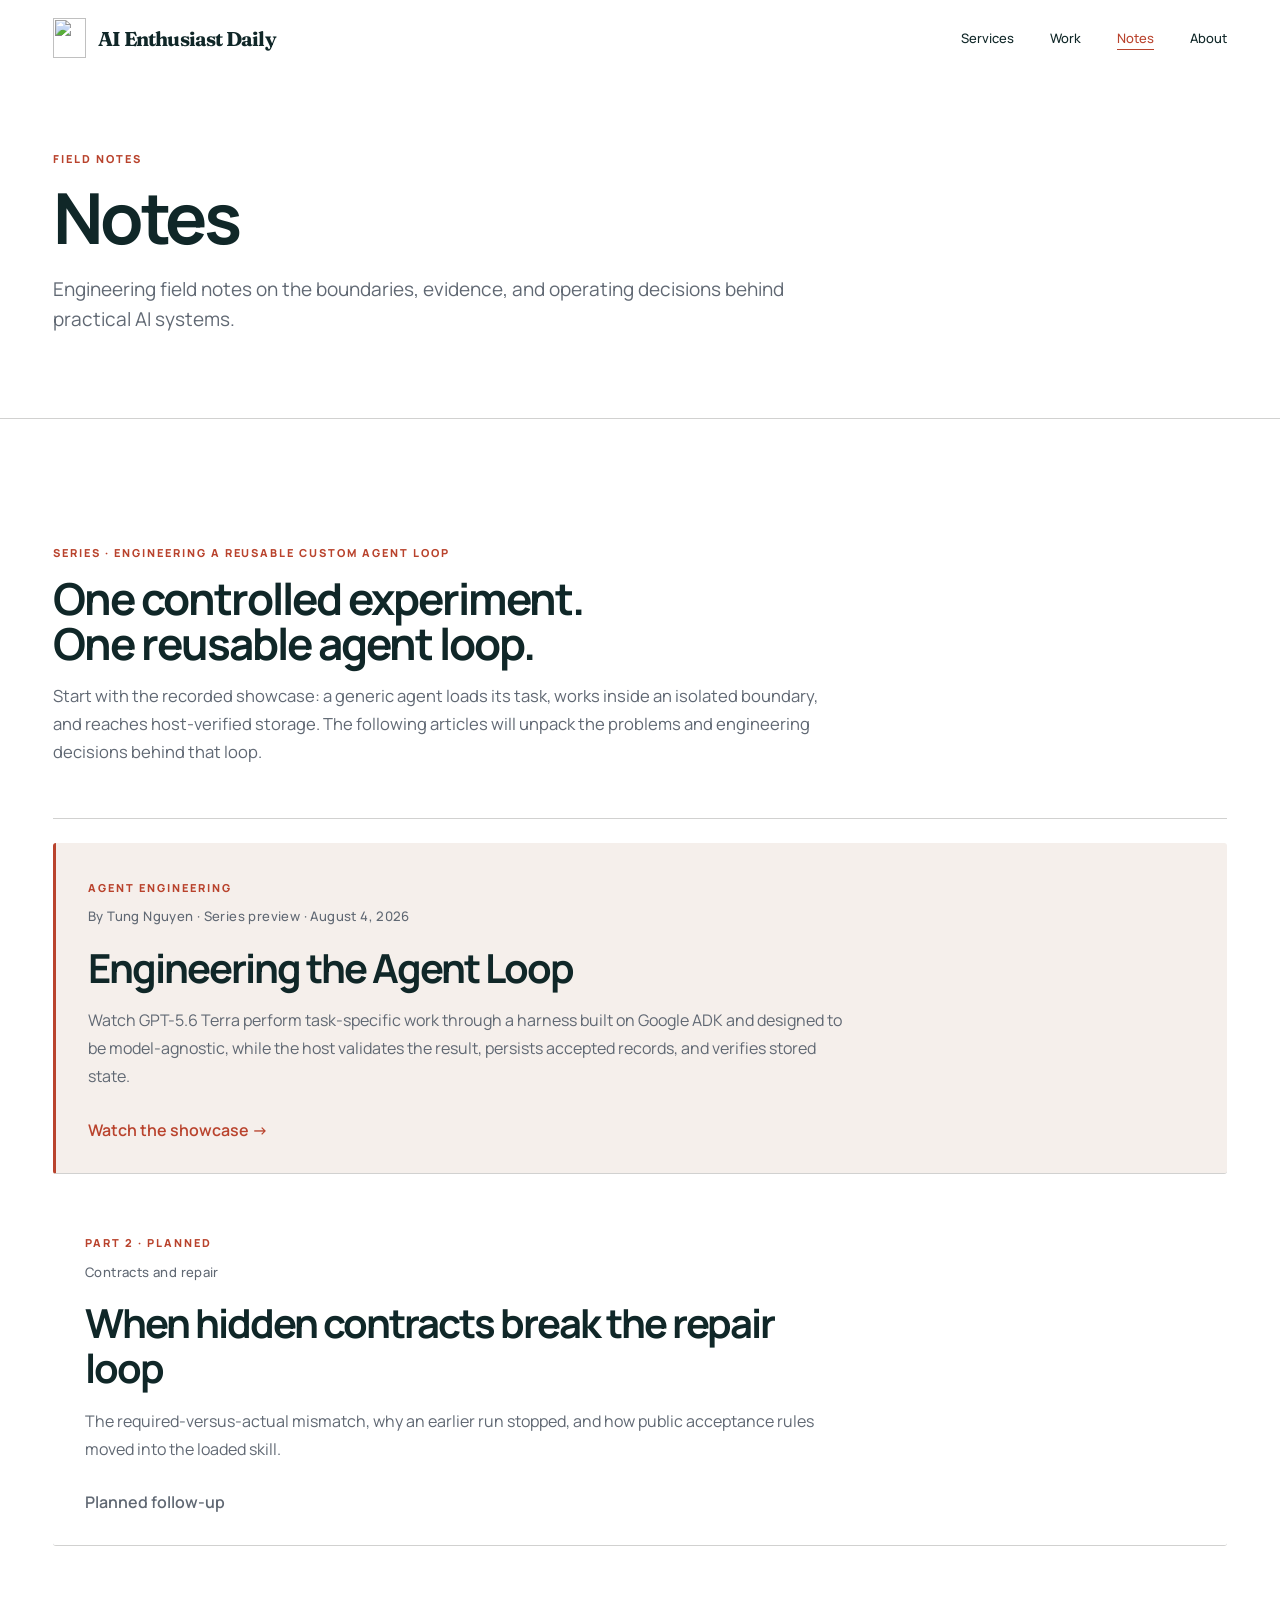
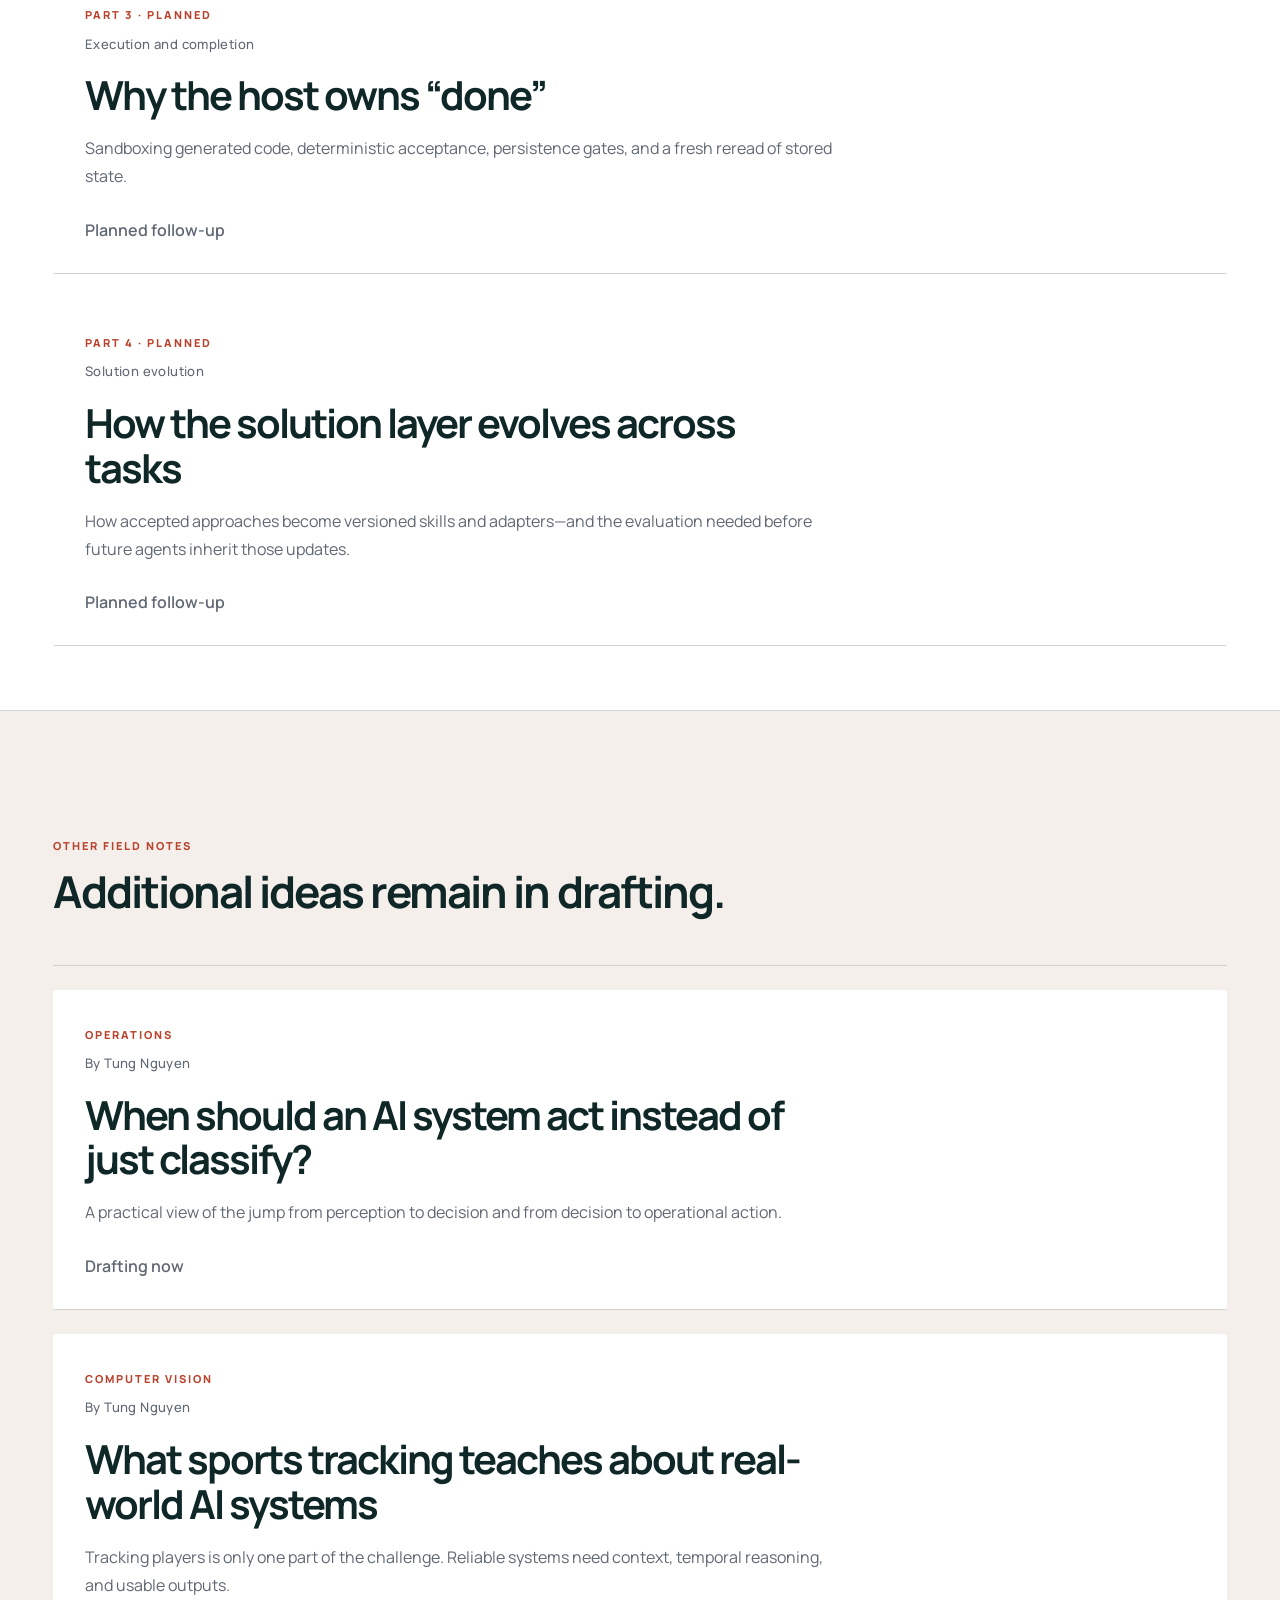
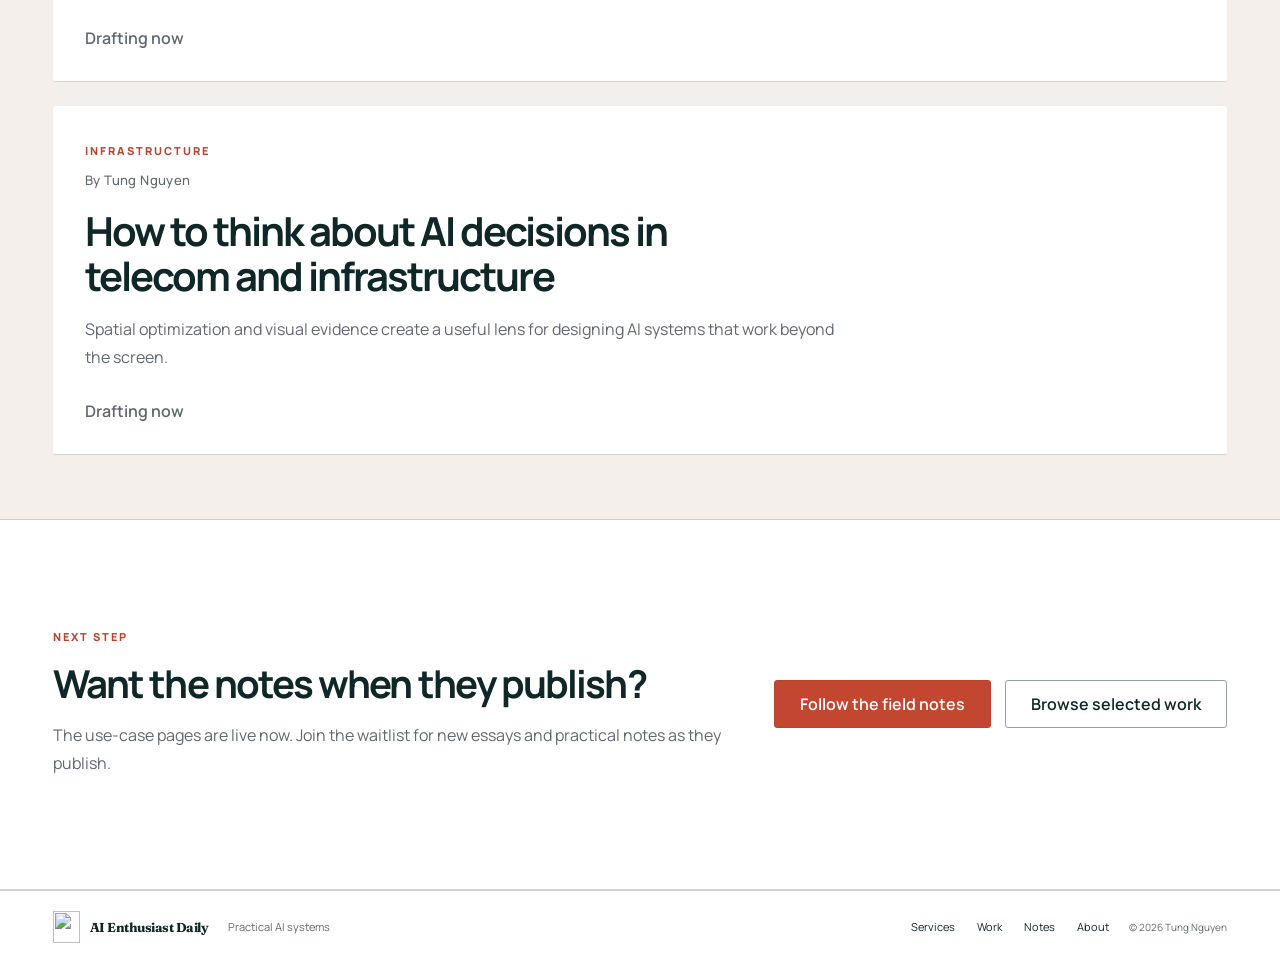
==== commit 8c660531: "chore: sync public landing page export from sprint/2026-09" ====
--- a/site/articles/index.html
+++ b/site/articles/index.html
@@ -12,44 +12,36 @@
     <link rel="preconnect" href="https://fonts.googleapis.com" />
     <link rel="preconnect" href="https://fonts.gstatic.com" crossorigin />
     <link
-      href="https://fonts.googleapis.com/css2?family=Fraunces:opsz,wght@9..144,400;9..144,500;9..144,600&family=Inter:wght@400;500;600;700&display=swap"
+      href="https://fonts.googleapis.com/css2?family=Fraunces:ital,opsz,wght@0,9..144,400;0,9..144,500;0,9..144,600;1,9..144,400&family=Manrope:wght@400;500;600;700;800&display=swap"
       rel="stylesheet"
     />
     <link rel="icon" href="../assets/brand-mark-curious-a.png" type="image/png" />
-    <link rel="stylesheet" href="../styles.css?v=7db45c240e04" />
-    <link rel="stylesheet" href="./articles.css?v=371dfede79ca" />
+    <link rel="stylesheet" href="../styles.css?v=8071c2389caf" />
+    <link rel="stylesheet" href="./articles.css?v=46b479f98811" />
   </head>
-  <body class="studio-site articles-page">
+  <body class="consulting-site studio-site articles-page">
     <div class="site-shell">
-      <header class="topbar" data-topbar>
+      <a class="home-skip" href="#main-content">Skip to content</a>
+      <header class="topbar home-topbar" data-topbar>
         <div class="container topbar-inner">
-          <a class="brand" href="../" aria-label="AI Enthusiast Daily home">
-            <img class="brand-mark" src="../assets/brand-mark-curious-a.png" alt="" width="34" height="34" />
-            <span>AI Enthusiast Daily <small>— Practical AI systems</small></span>
+          <a class="brand home-brand" href="/" aria-label="AI Enthusiast Daily, home">
+            <img class="brand-mark" src="/assets/brand-mark-curious-a.png" alt="" width="36" height="40" />
+            <span>AI Enthusiast Daily</span>
           </a>
-          <button
-            class="nav-toggle"
-            type="button"
-            aria-label="Toggle primary navigation"
-            aria-expanded="false"
-            aria-controls="primary-nav"
-            data-nav-toggle
-          >
-            <svg aria-hidden="true" focusable="false">
-              <use href="../assets/interface-icons.svg#menu"></use>
-            </svg>
+          <button class="nav-toggle" type="button" aria-label="Toggle primary navigation"
+            aria-expanded="false" aria-controls="primary-nav" data-nav-toggle>
+            <svg aria-hidden="true" focusable="false"><use href="/assets/interface-icons.svg#menu"></use></svg>
           </button>
           <nav class="topnav" id="primary-nav" aria-label="Primary" data-primary-nav>
-            <a href="../#selected-work">Work</a>
-            <a href="../#services">Services</a>
-            <a href="./" aria-current="page">Notes</a>
-            <a href="../#about">About</a>
-            <a class="button button-small" href="../book-a-call/?source=notes_nav">Share a workflow</a>
+            <a href="/#services">Services</a>
+            <a href="/#selected-work">Work</a>
+            <a href="/articles/" aria-current="page">Notes</a>
+            <a href="/#about">About</a>
           </nav>
         </div>
       </header>
 
-      <main>
+      <main id="main-content" tabindex="-1">
         <section class="page-hero">
           <div class="container reveal">
             <p class="eyebrow">Field notes</p>
@@ -191,30 +183,19 @@
               </p>
             </div>
             <div class="hero-actions">
-              <a class="button" href="../#waitlist">Join waitlist</a>
+              <a class="button" href="../#waitlist">Follow the field notes</a>
               <a class="button button-ghost" href="../#selected-work">Browse selected work</a>
             </div>
           </div>
         </section>
       </main>
 
-      <footer class="footer studio-footer">
-        <div class="container footer-inner">
-          <div class="footer-brand-lockup">
-            <span class="footer-brand-tile" aria-hidden="true">
-              <img src="../assets/brand-mark-curious-a.png" alt="" width="30" height="30" />
-            </span>
-            <div>
-              <strong>AI Enthusiast Daily</strong>
-              <p>Independent AI systems work for messy, real-world operations.</p>
-            </div>
-          </div>
-          <div class="footer-links">
-            <a href="../#selected-work">Work</a>
-            <a href="../#services">Services</a>
-            <a href="./">Notes</a>
-            <a href="../book-a-call/">Share a workflow</a>
-          </div>
+      <footer class="home-footer">
+        <div class="container home-footer-inner">
+          <a class="brand home-brand" href="/" aria-label="AI Enthusiast Daily, home"><img class="brand-mark" src="/assets/brand-mark-curious-a.png" alt="" width="28" height="30" /><span>AI Enthusiast Daily</span></a>
+          <span class="home-footer-tagline">Practical AI systems</span>
+          <nav aria-label="Footer"><a href="/#services">Services</a><a href="/#selected-work">Work</a><a href="/articles/">Notes</a><a href="/#about">About</a></nav>
+          <small>© 2026 Tung Nguyen</small>
         </div>
       </footer>
     </div>
--- a/site/styles.css
+++ b/site/styles.css
@@ -1,3194 +1,10 @@
-:root {
-  --bg: #f5f8ff;
-  --surface: #ffffff;
-  --surface-alt: #f2f6ff;
-  --surface-strong: #0d1730;
-  --ink: #081224;
-  --muted: #556177;
-  --muted-strong: #c8d3e9;
-  --accent: #0d9488;
-  --accent-deep: #0f766e;
-  --accent-bright: #2dd4bf;
-  --accent-soft: rgba(13, 148, 136, 0.12);
-  --warn: #b45309;
-  --warn-soft: #fde6cf;
-  --mono: "JetBrains Mono", ui-monospace, SFMono-Regular, Menlo, monospace;
-  --line: rgba(8, 18, 36, 0.1);
-  --line-strong: rgba(255, 255, 255, 0.12);
-  --shadow: 0 28px 70px rgba(11, 24, 54, 0.14);
-  --shadow-soft: 0 18px 40px rgba(11, 24, 54, 0.08);
-  --radius-xl: 30px;
-  --radius-lg: 22px;
-  --radius-md: 16px;
-  --transition: 180ms ease;
-}
-
-/* Quiet Personal Studio homepage ----------------------------------------- */
-
-.studio-home {
-  --studio-stone: #f1efe8;
-  --studio-paper: #fbfaf5;
-  --studio-forest: #183a32;
-  --studio-charcoal: #252824;
-  --studio-muted: #66685f;
-  --studio-coral: #c96f59;
-  --studio-coral-soft: #ecd8cf;
-  --studio-line: #cdcac0;
-  color: var(--studio-charcoal);
-  background: var(--studio-stone);
-  font-family: "Inter", ui-sans-serif, -apple-system, BlinkMacSystemFont, "Segoe UI", sans-serif;
-}
-
-.studio-home .site-shell {
-  background: var(--studio-stone);
-}
-
-.studio-home .container {
-  width: min(1400px, calc(100% - 96px));
-}
-
-.studio-home a:focus-visible,
-.studio-home button:focus-visible,
-.studio-home input:focus-visible {
-  outline: 3px solid var(--studio-coral);
-  outline-offset: 4px;
-}
-
-.studio-home .studio-topbar,
-.studio-home .studio-topbar.topbar {
-  border-bottom: 1px solid var(--studio-line);
-  background: rgba(241, 239, 232, 0.96);
-  backdrop-filter: blur(14px);
-}
-
-.studio-home .studio-topbar .topbar-inner {
-  min-height: 92px;
-}
-
-.studio-home section[id] {
-  scroll-margin-top: 104px;
-}
-
-.studio-home .studio-brand {
-  color: var(--studio-forest);
-  font-family: "Fraunces", Georgia, "Times New Roman", serif;
-  font-size: 1.05rem;
-  letter-spacing: -0.015em;
-}
-
-.studio-home .studio-brand .brand-mark {
-  width: 40px;
-  height: 40px;
-}
-
-.studio-home .studio-brand small {
-  color: var(--studio-muted);
-  font-family: "Inter", ui-sans-serif, sans-serif;
-  font-size: 0.78rem;
-  font-weight: 500;
-  letter-spacing: 0;
-}
-
-.studio-home .topnav a {
-  color: #454a44;
-  font-size: 0.875rem;
-  font-weight: 600;
-}
-
-.studio-home .topnav a:not(.button):hover {
-  color: var(--studio-coral);
-}
-
-.studio-home .button,
-.studio-home .studio-primary-action {
-  border: 1px solid var(--studio-forest);
-  border-radius: 2px;
-  color: var(--studio-paper);
-  background: var(--studio-forest);
-  box-shadow: none;
-}
-
-.studio-home .button:hover,
-.studio-home .button:focus-visible,
-.studio-home .studio-primary-action:hover,
-.studio-home .studio-primary-action:focus-visible {
-  border-color: #225044;
-  background: #225044;
-  box-shadow: none;
-}
-
-.studio-home .button-small {
-  min-height: 44px;
-  padding: 0.68rem 1rem;
-}
-
-.studio-home .nav-toggle {
-  color: var(--studio-forest);
-  border-color: var(--studio-line);
-  background: var(--studio-paper);
-}
-
-.studio-hero {
-  border-bottom: 0;
-  background: var(--studio-stone);
-}
-
-.studio-hero-grid {
-  display: grid;
-  grid-template-columns: minmax(230px, 0.75fr) minmax(0, 2.1fr);
-  gap: clamp(52px, 7vw, 120px);
-  padding: 64px 0 52px;
-}
-
-.studio-identity {
-  min-height: 390px;
-  display: flex;
-  flex-direction: column;
-  justify-content: space-between;
-  border-right: 1px solid var(--studio-line);
-  padding-right: clamp(32px, 4vw, 68px);
-}
-
-.studio-monogram {
-  position: relative;
-  width: 150px;
-  aspect-ratio: 1;
-  display: grid;
-  place-items: center;
-  overflow: hidden;
-  border-radius: 48% 52% 54% 46% / 47% 45% 55% 53%;
-  color: var(--studio-paper);
-  background: var(--studio-forest);
-  font-family: "Fraunces", Georgia, "Times New Roman", serif;
-  font-size: 3.15rem;
-  letter-spacing: -0.08em;
-}
-
-.studio-monogram::after {
-  position: absolute;
-  right: 18px;
-  bottom: 19px;
-  width: 23px;
-  height: 23px;
-  border: 5px solid var(--studio-forest);
-  border-radius: 50%;
-  background: var(--studio-coral);
-  content: "";
-}
-
-.studio-brand-monogram {
-  display: block;
-  border-radius: 0;
-  background: transparent;
-  object-fit: contain;
-}
-
-.studio-identity p {
-  max-width: 220px;
-  margin: 0;
-  color: var(--studio-muted);
-  font-size: 0.82rem;
-  line-height: 1.62;
-}
-
-.studio-identity p > span {
-  width: 30px;
-  height: 2px;
-  display: block;
-  margin-bottom: 16px;
-  background: var(--studio-coral);
-}
-
-.studio-hero-copy {
-  align-self: center;
-  max-width: 940px;
-}
-
-.studio-eyebrow {
-  display: flex;
-  align-items: center;
-  gap: 10px;
-  margin: 0 0 21px;
-  color: var(--studio-forest);
-  font-size: 0.75rem;
-  font-weight: 700;
-  letter-spacing: 0.14em;
-  text-transform: uppercase;
-}
-
-.studio-eyebrow::before {
-  width: 8px;
-  height: 8px;
-  flex: none;
-  border-radius: 50%;
-  background: var(--studio-coral);
-  content: "";
-}
-
-.studio-hero-copy h1,
-.studio-section-heading h2,
-.studio-about h2,
-.studio-signup h2 {
-  color: var(--studio-forest);
-  font-family: "Fraunces", Georgia, "Times New Roman", serif;
-  font-weight: 400;
-  letter-spacing: -0.045em;
-}
-
-.studio-hero-copy h1 {
-  max-width: 1010px;
-  margin: 0;
-  font-size: clamp(3.45rem, 4.4vw, 4.65rem);
-  line-height: 0.99;
-  text-wrap: balance;
-}
-
-.studio-brand-promise {
-  max-width: 760px;
-  margin: 22px 0 0;
-  color: var(--studio-charcoal);
-  font-family: "Fraunces", Georgia, "Times New Roman", serif;
-  font-size: clamp(1.55rem, 2.2vw, 2.1rem);
-  line-height: 1.24;
-  text-wrap: balance;
-}
-
-.studio-intro {
-  max-width: 795px;
-  margin: 20px 0 0;
-  color: #4f534d;
-  font-size: clamp(1.06rem, 1.3vw, 1.25rem);
-  line-height: 1.62;
-}
-
-.studio-actions {
-  display: flex;
-  align-items: center;
-  gap: 28px;
-  margin-top: 31px;
-}
-
-.studio-primary-action,
-.studio-secondary-action {
-  min-height: 48px;
-  display: inline-flex;
-  align-items: center;
-  justify-content: center;
-  font-size: 0.875rem;
-  font-weight: 700;
-  transition: 180ms ease;
-}
-
-.studio-primary-action {
-  gap: 18px;
-  padding: 13px 20px 13px 22px;
-}
-
-.studio-primary-action svg,
-.studio-note-strip svg,
-.studio-service-links svg,
-.studio-work-list svg {
-  width: 22px;
-  height: 22px;
-  fill: none;
-  stroke: currentColor;
-  transition: transform 180ms ease;
-}
-
-.studio-primary-action:hover {
-  transform: translateY(-2px);
-}
-
-.studio-primary-action:hover svg,
-.studio-note-strip:hover svg,
-.studio-service-links a:hover > svg,
-.studio-work-list a:hover > svg {
-  transform: translateX(4px);
-}
-
-.studio-secondary-action {
-  border-bottom: 1px solid #85877f;
-  color: var(--studio-forest);
-}
-
-.studio-secondary-action:hover {
-  border-color: var(--studio-coral);
-  color: #8f493a;
-}
-
-.studio-services {
-  background: var(--studio-stone);
-}
-
-.studio-service-links {
-  display: grid;
-  grid-template-columns: repeat(3, 1fr);
-  border-top: 1px solid var(--studio-forest);
-  border-bottom: 1px solid var(--studio-line);
-}
-
-.studio-service-links > a {
-  min-height: 158px;
-  display: grid;
-  grid-template-columns: 1fr auto;
-  gap: 12px 20px;
-  align-items: center;
-  padding: 26px 30px;
-  color: var(--studio-charcoal);
-  transition: background 180ms ease;
-}
-
-.studio-service-links > a + a {
-  border-left: 1px solid var(--studio-line);
-}
-
-.studio-service-links > a:hover,
-.studio-service-links > a:focus-visible {
-  background: var(--studio-paper);
-}
-
-.studio-service-links > a > span {
-  display: grid;
-  gap: 10px;
-}
-
-.studio-service-links strong {
-  color: var(--studio-forest);
-  font-family: "Fraunces", Georgia, "Times New Roman", serif;
-  font-size: 1.45rem;
-  font-weight: 400;
-  letter-spacing: -0.025em;
-}
-
-.studio-service-links small {
-  color: var(--studio-muted);
-  font-size: 0.82rem;
-  line-height: 1.5;
-}
-
-.studio-service-quote {
-  font-family: "Fraunces", Georgia, "Times New Roman", serif;
-  font-style: italic;
-  font-size: 0.95rem;
-  color: var(--studio-coral);
-}
-
-.studio-service-links svg {
-  color: var(--studio-coral);
-}
-
-.studio-note-strip {
-  display: grid;
-  grid-template-columns: minmax(0, 1fr) auto;
-  gap: 30px;
-  align-items: center;
-  margin-top: 34px;
-  padding: 22px 28px;
-  color: #4b3029;
-  background: var(--studio-coral-soft);
-}
-
-.studio-note-strip > span {
-  font-family: "Fraunces", Georgia, "Times New Roman", serif;
-  font-size: 1.08rem;
-}
-
-.studio-note-strip strong {
-  display: inline-flex;
-  align-items: center;
-  gap: 10px;
-  font-size: 0.75rem;
-  letter-spacing: 0.04em;
-  text-transform: uppercase;
-}
-
-.studio-work {
-  padding: 118px 0 110px;
-  background: var(--studio-paper);
-}
-
-.studio-section-heading {
-  display: grid;
-  grid-template-columns: minmax(180px, 0.58fr) minmax(0, 1.45fr) minmax(240px, 0.8fr);
-  gap: clamp(32px, 6vw, 90px);
-  align-items: end;
-  margin-bottom: 58px;
-}
-
-.studio-section-heading > p:first-child {
-  margin: 0;
-  color: var(--studio-coral);
-  font-size: 0.75rem;
-  font-weight: 700;
-  letter-spacing: 0.13em;
-  text-transform: uppercase;
-}
-
-.studio-section-heading h2 {
-  margin: 0;
-  font-size: clamp(2.3rem, 4.2vw, 4.5rem);
-  line-height: 1.02;
-}
-
-.studio-section-heading > p:last-child {
-  margin: 0;
-  color: var(--studio-muted);
-  line-height: 1.7;
-}
-
-.studio-work-list {
-  border-top: 1px solid var(--studio-forest);
-}
-
-.studio-work-list a {
-  display: grid;
-  grid-template-columns: 46px minmax(220px, 1.2fr) minmax(220px, 1fr) auto;
-  gap: 24px;
-  align-items: center;
-  min-height: 92px;
-  border-bottom: 1px solid var(--studio-line);
-  color: var(--studio-charcoal);
-  transition: background 180ms ease, padding 180ms ease;
-}
-
-.studio-work-list a:hover,
-.studio-work-list a:focus-visible {
-  padding-inline: 16px;
-  background: var(--studio-stone);
-}
-
-.studio-work-list span {
-  color: var(--studio-coral);
-  font-size: 0.75rem;
-  font-weight: 700;
-}
-
-.studio-work-list strong {
-  color: var(--studio-forest);
-  font-family: "Fraunces", Georgia, "Times New Roman", serif;
-  font-size: 1.42rem;
-  font-weight: 400;
-}
-
-.studio-work-list small {
-  color: var(--studio-muted);
-  font-size: 0.84rem;
-}
-
-.studio-work-list svg {
-  color: var(--studio-coral);
-}
-
-.studio-about {
-  padding: 112px 0;
-  border-top: 1px solid var(--studio-line);
-  border-bottom: 1px solid var(--studio-line);
-  background: var(--studio-stone);
-}
-
-.studio-about-grid {
-  display: grid;
-  grid-template-columns: minmax(190px, 0.6fr) minmax(0, 1.7fr);
-  gap: clamp(48px, 8vw, 130px);
-}
-
-.studio-about h2 {
-  max-width: 940px;
-  margin: 0;
-  font-size: clamp(2.6rem, 5.1vw, 5.4rem);
-  line-height: 0.99;
-  text-wrap: balance;
-}
-
-.studio-about-copy {
-  display: grid;
-  grid-template-columns: repeat(2, 1fr);
-  gap: 42px;
-  max-width: 880px;
-  margin-top: 42px;
-  color: var(--studio-muted);
-  line-height: 1.72;
-}
-
-.studio-about-copy p {
-  margin: 0;
-}
-
-.studio-signup {
-  padding: 92px 0;
-  background: var(--studio-paper);
-}
-
-.studio-signup-panel {
-  display: grid;
-  grid-template-columns: minmax(0, 1.1fr) minmax(320px, 0.75fr);
-  gap: clamp(48px, 8vw, 120px);
-  padding: clamp(38px, 6vw, 72px);
-  border: 1px solid var(--studio-line);
-  background: var(--studio-coral-soft);
-}
-
-.studio-signup h2 {
-  max-width: 650px;
-  margin: 0;
-  font-size: clamp(2.5rem, 4.7vw, 5rem);
-  line-height: 1;
-}
-
-.studio-signup-panel > div > p:last-child {
-  max-width: 620px;
-  margin: 25px 0 0;
-  color: #654d45;
-  line-height: 1.7;
-}
-
-.studio-home .studio-signup-form {
-  padding: 0;
-  border: 0;
-  background: transparent;
-  box-shadow: none;
-}
-
-.studio-home .studio-signup-form input[type="email"] {
-  border-color: rgba(75, 48, 41, 0.3);
-  border-radius: 2px;
-  background: var(--studio-paper);
-}
-
-.studio-home .studio-signup-form .checkbox-field {
-  color: #654d45;
-}
-
-.studio-home .studio-footer {
-  color: rgba(251, 250, 245, 0.76);
-  background: var(--studio-forest);
-}
-
-.studio-home .studio-footer strong,
-.studio-home .studio-footer a {
-  color: var(--studio-paper);
-}
-
-.studio-home .studio-footer p {
-  color: rgba(251, 250, 245, 0.78);
-}
-
-.studio-home .studio-footer .footer-brand .brand-mark {
-  width: 38px;
-  height: 38px;
-  box-sizing: border-box;
-  padding: 5px 4px 4px;
-  border: 1px solid rgba(251, 250, 245, 0.34);
-  border-radius: 2px;
-  background: var(--studio-paper);
-}
-
-.studio-home .studio-footer .footer-links a:hover,
-.studio-home .studio-footer .footer-links a:focus-visible {
-  text-decoration-color: var(--studio-coral);
-  text-underline-offset: 0.28em;
-}
-
-@media (max-width: 1000px) {
-  .studio-home .container {
-    width: min(880px, calc(100% - 48px));
-  }
-
-  .studio-hero-grid {
-    grid-template-columns: 190px minmax(0, 1fr);
-    gap: 42px;
-  }
-
-  .studio-identity {
-    min-height: 360px;
-    padding-right: 32px;
-  }
-
-  .studio-monogram {
-    width: 124px;
-    font-size: 2.7rem;
-  }
-
-  .studio-hero-copy h1 {
-    font-size: clamp(2.9rem, 6.5vw, 4rem);
-  }
-
-  .studio-service-links > a {
-    padding-inline: 20px;
-  }
-
-  .studio-section-heading {
-    grid-template-columns: 1fr 2fr;
-  }
-
-  .studio-section-heading > p:last-child {
-    grid-column: 2;
-  }
-}
-
-@media (max-width: 720px) {
-  .studio-home .container {
-    width: calc(100% - 40px);
-  }
-
-  .studio-home .studio-topbar .topbar-inner {
-    min-height: 76px;
-  }
-
-  .studio-home .studio-brand small {
-    display: none;
-  }
-
-  .studio-home .topbar.nav-open .topnav {
-    border-color: var(--studio-line);
-    background: var(--studio-paper);
-  }
-
-  .studio-home .topnav .button {
-    color: var(--studio-paper);
-  }
-
-  .studio-hero-grid {
-    grid-template-columns: 1fr;
-    gap: 35px;
-    padding: 42px 0 36px;
-  }
-
-  .studio-identity {
-    order: 2;
-    min-height: auto;
-    display: grid;
-    grid-template-columns: 94px 1fr;
-    gap: 25px;
-    align-items: end;
-    border-right: 0;
-    border-top: 1px solid var(--studio-line);
-    padding: 26px 0 0;
-  }
-
-  .studio-monogram {
-    width: 94px;
-    font-size: 2.1rem;
-  }
-
-  .studio-monogram::after {
-    right: 10px;
-    bottom: 11px;
-    width: 18px;
-    height: 18px;
-    border-width: 4px;
-  }
-
-  .studio-identity p {
-    max-width: 310px;
-  }
-
-  .studio-hero-copy h1 {
-    font-size: clamp(2.65rem, 12vw, 3.65rem);
-    line-height: 1.02;
-  }
-
-  .studio-intro {
-    margin-top: 23px;
-    font-size: 1.02rem;
-  }
-
-  .studio-actions {
-    align-items: flex-start;
-    flex-direction: column;
-    gap: 18px;
-    margin-top: 27px;
-  }
-
-  .studio-service-links {
-    grid-template-columns: 1fr;
-  }
-
-  .studio-service-links > a {
-    min-height: 120px;
-    padding: 22px 16px;
-  }
-
-  .studio-service-links > a + a {
-    border-top: 1px solid var(--studio-line);
-    border-left: 0;
-  }
-
-  .studio-note-strip {
-    grid-template-columns: 1fr;
-    gap: 15px;
-    margin-top: 24px;
-    padding: 20px;
-  }
-
-  .studio-work,
-  .studio-about,
-  .studio-signup {
-    padding: 76px 0;
-  }
-
-  .studio-section-heading,
-  .studio-about-grid,
-  .studio-signup-panel {
-    grid-template-columns: 1fr;
-  }
-
-  .studio-section-heading {
-    gap: 25px;
-    margin-bottom: 42px;
-  }
-
-  .studio-section-heading > p:last-child {
-    grid-column: auto;
-  }
-
-  .studio-work-list a {
-    grid-template-columns: 34px 1fr auto;
-    gap: 14px;
-    padding: 18px 0;
-  }
-
-  .studio-work-list a:hover,
-  .studio-work-list a:focus-visible {
-    padding-inline: 10px;
-  }
-
-  .studio-work-list small {
-    grid-column: 2;
-  }
-
-  .studio-work-list svg {
-    grid-column: 3;
-    grid-row: 1 / span 2;
-  }
-
-  .studio-about-grid,
-  .studio-signup-panel {
-    gap: 38px;
-  }
-
-  .studio-about-copy {
-    grid-template-columns: 1fr;
-    gap: 20px;
-    margin-top: 30px;
-  }
-
-  .studio-signup-panel {
-    padding: 30px 24px;
-  }
-}
-
-@media (max-width: 420px) {
-  .studio-home .container {
-    width: calc(100% - 32px);
-  }
-
-  .studio-home .studio-brand {
-    font-size: 0.96rem;
-  }
-
-  .studio-hero-grid {
-    padding-top: 34px;
-  }
-
-  .studio-eyebrow {
-    font-size: 0.66rem;
-  }
-
-  .studio-hero-copy h1 {
-    font-size: 2.62rem;
-  }
-
-  .studio-primary-action {
-    width: 100%;
-    justify-content: space-between;
-  }
-}
-
-@media (prefers-reduced-motion: reduce) {
-  .studio-home *,
-  .studio-home *::before,
-  .studio-home *::after {
-    scroll-behavior: auto !important;
-    transition-duration: 0.01ms !important;
-  }
-}
-
-*,
-*::before,
-*::after {
-  box-sizing: border-box;
-}
-
-html {
-  scroll-behavior: smooth;
-}
-
-section[id],
-article[id] {
-  scroll-margin-top: 6rem;
-}
-
-body {
-  margin: 0;
-  font-family: "Manrope", sans-serif;
-  color: var(--ink);
-  background:
-    radial-gradient(circle at top right, rgba(13, 148, 136, 0.06), transparent 28%),
-    linear-gradient(180deg, #f8fbff 0%, #f5f8ff 100%);
-  overflow-x: hidden;
-}
-
-a {
-  color: inherit;
-  text-decoration: none;
-}
-
-a:focus-visible,
-button:focus-visible,
-input:focus-visible,
-textarea:focus-visible {
-  outline: 3px solid rgba(13, 148, 136, 0.56);
-  outline-offset: 4px;
-}
-
-.topbar a:focus-visible {
-  outline-color: rgba(255, 255, 255, 0.72);
-}
-
-img {
-  display: block;
-  max-width: 100%;
-}
-
-.site-shell {
-  min-height: 100vh;
-}
-
-.container {
-  width: min(1160px, calc(100% - 2.5rem));
-  margin: 0 auto;
-}
-
-.topbar {
-  position: sticky;
-  top: 0;
-  z-index: 30;
-  background: rgba(245, 248, 255, 0.84);
-  backdrop-filter: blur(18px);
-  border-bottom: 1px solid rgba(8, 18, 36, 0.06);
-}
-
-.home-page .topbar {
-  background: rgba(8, 18, 36, 0.78);
-  border-bottom-color: rgba(255, 255, 255, 0.08);
-}
-
-.home-page .brand {
-  color: #ffffff;
-}
-
-.home-page .topnav a {
-  color: rgba(229, 237, 250, 0.8);
-}
-
-.home-page .topnav .button-ghost {
-  color: #ffffff;
-  background: rgba(255, 255, 255, 0.08);
-  border-color: rgba(255, 255, 255, 0.16);
-}
-
-.topbar-inner,
-.footer-inner,
-.topnav,
-.hero-actions,
-.signal-row {
-  display: flex;
-  align-items: center;
-}
-
-.topbar-inner,
-.footer-inner {
-  justify-content: space-between;
-  gap: 1rem;
-  min-height: 78px;
-}
-
-.brand {
-  display: inline-flex;
-  align-items: center;
-  gap: 0.62rem;
-  font-family: "Space Grotesk", sans-serif;
-  font-size: 1.05rem;
-  font-weight: 700;
-  letter-spacing: -0.04em;
-}
-
-.brand-mark {
-  width: 34px;
-  height: 34px;
-  flex: 0 0 auto;
-  border-radius: 0;
-  object-fit: contain;
-  box-shadow: none;
-}
-
-.nav-toggle {
-  display: none;
-  align-items: center;
-  justify-content: center;
-  width: 44px;
-  height: 44px;
-  margin-left: auto;
-  border: 1px solid rgba(255, 255, 255, 0.16);
-  border-radius: 999px;
-  color: #ffffff;
-  background: rgba(255, 255, 255, 0.08);
-  cursor: pointer;
-  transition:
-    background var(--transition),
-    border-color var(--transition),
-    transform var(--transition);
-}
-
-.nav-toggle:hover {
-  transform: translateY(-1px);
-  background: rgba(255, 255, 255, 0.14);
-}
-
-.nav-toggle svg {
-  width: 21px;
-  height: 21px;
-}
-
-.topnav {
-  gap: 1.2rem;
-  flex-wrap: wrap;
-}
-
-.topnav a {
-  color: var(--muted);
-  font-weight: 700;
-}
-
-.button {
-  display: inline-flex;
-  align-items: center;
-  justify-content: center;
-  min-height: 50px;
-  padding: 0.9rem 1.3rem;
-  border-radius: 999px;
-  border: 1px solid var(--accent);
-  background: var(--accent);
-  color: #fff;
-  font-weight: 800;
-  letter-spacing: -0.02em;
-  transition:
-    transform var(--transition),
-    background var(--transition),
-    border-color var(--transition),
-    color var(--transition),
-    box-shadow var(--transition);
-  box-shadow: 0 16px 34px rgba(13, 148, 136, 0.28);
-}
-
-.button:hover {
-  transform: translateY(-1px);
-  background: var(--accent-deep);
-  border-color: var(--accent-deep);
-}
-
-.button-ghost {
-  background: rgba(255, 255, 255, 0.7);
-  color: var(--ink);
-  border-color: rgba(8, 18, 36, 0.1);
-  box-shadow: none;
-}
-
-.button-ghost:hover {
-  background: #ffffff;
-  border-color: rgba(8, 18, 36, 0.2);
-}
-
-.button-small {
-  min-height: 42px;
-  padding: 0.7rem 1rem;
-}
-
-.hero,
-.page-hero {
-  position: relative;
-  overflow: clip;
-}
-
-.hero {
-  padding: 5.4rem 0 3.7rem;
-  background:
-    radial-gradient(circle at 0% 0%, rgba(13, 148, 136, 0.22), transparent 24%),
-    radial-gradient(circle at 100% 0%, rgba(20, 184, 166, 0.18), transparent 32%),
-    linear-gradient(135deg, #081224 0%, #0d1730 52%, #12224a 100%);
-}
-
-.page-hero {
-  padding: 4.2rem 0 1.8rem;
-  background:
-    radial-gradient(circle at 100% 0%, rgba(13, 148, 136, 0.12), transparent 26%),
-    linear-gradient(180deg, #edf3ff 0%, #f5f8ff 100%);
-}
-
-.service-hero {
-  background: linear-gradient(90deg, #081224 0%, #081224 58%, #c8f2ea 58%, #c8f2ea 100%);
-}
-
-.service-brief-hero {
-  padding: clamp(2.4rem, 5vw, 4rem) 0;
-  background:
-    radial-gradient(circle at 100% 0%, rgba(13, 148, 136, 0.12), transparent 28%),
-    linear-gradient(180deg, #edf3ff 0%, #f8fbff 100%);
-  border-bottom: 1px solid rgba(8, 18, 36, 0.06);
-}
-
-.service-hero-copy {
-  padding: clamp(2.5rem, 5vw, 4rem) 0 clamp(2.8rem, 5vw, 3.8rem);
-}
-
-.service-brief-hero .service-hero-copy {
-  padding: 0;
-}
-
-.service-hero-inner,
-.service-split,
-.service-cta-inner {
-  display: grid;
-  gap: clamp(1.4rem, 4vw, 3rem);
-}
-
-.service-hero-inner {
-  grid-template-columns: minmax(0, 1fr) minmax(320px, 0.58fr);
-  align-items: center;
-}
-
-.service-hero-main h1,
-.service-copy-block h2,
-.loop-panel h2,
-.boundary-panel h2,
-.service-box h2,
-.service-cta h2,
-.fit-panel h2,
-.service-intent h3 {
-  margin: 0;
-  font-family: "Space Grotesk", sans-serif;
-  letter-spacing: -0.055em;
-  line-height: 0.98;
-}
-
-.service-hero-main h1 {
-  max-width: 18ch;
-  color: #ffffff;
-  font-size: clamp(2.55rem, 5vw, 4.25rem);
-}
-
-.service-brief-hero .service-hero-main h1 {
-  max-width: 18ch;
-  color: var(--ink);
-  font-size: clamp(2.45rem, 5vw, 4.05rem);
-}
-
-.service-hero-text {
-  max-width: 50rem;
-  margin: 1.45rem 0 1.25rem;
-  color: rgba(229, 237, 250, 0.86);
-  font-size: clamp(1.05rem, 1.7vw, 1.24rem);
-  line-height: 1.72;
-}
-
-.service-brief-hero .service-hero-text {
-  color: var(--muted);
-}
-
-.fit-panel,
-.loop-panel,
-.service-box,
-.service-intent {
-  border: 1px solid rgba(8, 18, 36, 0.12);
-  border-radius: var(--radius-lg);
-  background: rgba(248, 252, 252, 0.9);
-  box-shadow: var(--shadow-soft);
-}
-
-.fit-panel {
-  display: grid;
-  gap: 1rem;
-  padding: clamp(1.4rem, 3vw, 2rem);
-}
-
-.fit-panel h2 {
-  font-size: clamp(1.55rem, 3vw, 2.2rem);
-}
-
-.mini-bars {
-  display: flex;
-  gap: 0.65rem;
-}
-
-.mini-bars span {
-  width: 3.4rem;
-  height: 0.35rem;
-  border-radius: 999px;
-  background: var(--accent);
-}
-
-.mini-bars span:last-child {
-  background: #0d9488;
-}
-
-.plain-list {
-  display: grid;
-  gap: 0.55rem;
-  margin: 0;
-  padding-left: 1.1rem;
-  color: var(--muted);
-  line-height: 1.65;
-}
-
-.fit-note,
-.outcome-callout {
-  margin: 0;
-  padding: 1rem;
-  border: 1px solid rgba(8, 18, 36, 0.12);
-  border-radius: 8px;
-  background: rgba(255, 255, 255, 0.62);
-  color: var(--muted);
-  font-weight: 800;
-  line-height: 1.55;
-}
-
-.intent-chips {
-  display: flex;
-  gap: 0.75rem;
-  flex-wrap: wrap;
-  margin-top: 1rem;
-}
-
-.intent-chips span {
-  display: inline-flex;
-  padding: 0.55rem 1rem;
-  border-radius: 999px;
-  color: rgba(229, 237, 250, 0.9);
-  background: rgba(255, 255, 255, 0.08);
-  font-size: 0.82rem;
-  font-weight: 900;
-}
-
-.service-brief-hero .intent-chips span {
-  color: var(--muted);
-  background: rgba(8, 18, 36, 0.06);
-}
-
-.hero-grid,
-.split-grid {
-  display: grid;
-  gap: 1.4rem;
-}
-
-.hero-grid {
-  grid-template-columns: minmax(0, 1.08fr) minmax(360px, 0.78fr);
-  gap: clamp(2rem, 5vw, 4.25rem);
-  align-items: stretch;
-}
-
-.hero-copy,
-.harness,
-.hero-panel,
-.content-card,
-.step-card,
-.bullet-panel,
-.article-card,
-.signup-panel {
-  position: relative;
-  z-index: 1;
-}
-
-.hero-copy h1,
-.page-hero h1,
-.section-head h2,
-.signup-copy h2,
-.hero-panel h2,
-.article-card h2,
-.article-card h3,
-.content-card h3,
-.step-card h3 {
-  margin: 0;
-  font-family: "Space Grotesk", sans-serif;
-  letter-spacing: -0.06em;
-  line-height: 0.94;
-}
-
-.hero-copy h1 {
-  max-width: 13ch;
-  font-size: clamp(3.4rem, 7vw, 6.2rem);
-  color: #ffffff;
-}
-
-.home-page .hero-copy h1 {
-  max-width: 13.5ch;
-  font-size: clamp(3.4rem, 6.4vw, 5.8rem);
-}
-
-.page-hero h1 {
-  font-size: clamp(2.9rem, 6vw, 4.8rem);
-}
-
-.section-head h2,
-.signup-copy h2 {
-  font-size: clamp(2.1rem, 4vw, 3.25rem);
-}
-
-.hero-panel h2 {
-  font-size: clamp(1.7rem, 3vw, 2.4rem);
-  color: #ffffff;
-}
-
-.hero-text,
-.page-hero-text,
-.section-head p,
-.signup-copy p,
-.hero-panel li span,
-.content-card p,
-.step-card p,
-.article-card p,
-.bullet-panel li,
-.footer p {
-  color: var(--muted);
-  line-height: 1.75;
-}
-
-.hero-text {
-  max-width: 39rem;
-  font-size: 1.14rem;
-  color: rgba(230, 237, 249, 0.92);
-}
-
-.home-page .hero-text {
-  max-width: 42rem;
-  font-size: clamp(1.06rem, 1.6vw, 1.28rem);
-}
-
-.page-hero-text {
-  max-width: 42rem;
-  font-size: 1.08rem;
-}
-
-.eyebrow,
-.panel-kicker,
-.signal-label,
-.article-tag,
-.step-number {
-  display: inline-flex;
-  align-items: center;
-  gap: 0.35rem;
-  margin-bottom: 1rem;
-  font-size: 0.78rem;
-  font-weight: 800;
-  letter-spacing: 0.12em;
-  text-transform: uppercase;
-}
-
-.eyebrow,
-.step-number,
-.article-tag {
-  color: var(--accent);
-}
-
-.panel-kicker,
-.hero .signal-label {
-  color: rgba(210, 221, 242, 0.86);
-}
-
-.hero-actions,
-.signal-row,
-.section-head-inline {
-  gap: 0.9rem;
-  flex-wrap: wrap;
-}
-
-.signal-row {
-  margin-top: 1.9rem;
-}
-
-.signal-card,
-.content-card,
-.step-card,
-.bullet-panel,
-.article-card,
-.signup-panel {
-  border: 1px solid var(--line);
-  background: var(--surface);
-  box-shadow: var(--shadow-soft);
-}
-
-.hero-panel {
-  border: 1px solid var(--line-strong);
-  background: linear-gradient(180deg, rgba(255, 255, 255, 0.08), rgba(255, 255, 255, 0.02));
-  box-shadow: 0 20px 46px rgba(4, 10, 24, 0.22);
-}
-
-.signal-card {
-  min-width: 14rem;
-  padding: 1rem 1.1rem;
-  border-radius: 18px;
-  background: rgba(255, 255, 255, 0.08);
-  border: 1px solid rgba(255, 255, 255, 0.1);
-  box-shadow: none;
-}
-
-.signal-card strong {
-  display: block;
-  font-size: 1rem;
-  color: #fff;
-}
-
-.hero-panel,
-.signup-panel {
-  border-radius: var(--radius-xl);
-}
-
-.hero-panel {
-  padding: clamp(1.4rem, 3vw, 2.2rem);
-}
-
-.workflow-signal {
-  align-self: center;
-  min-height: 27rem;
-}
-
-.workflow-signal p:not(.panel-kicker) {
-  color: rgba(229, 237, 250, 0.86);
-  font-size: 1.02rem;
-  line-height: 1.78;
-}
-
-.console-line {
-  width: 7.4rem;
-  height: 0.65rem;
-  margin-bottom: 1.45rem;
-  border-radius: 999px;
-  background: var(--accent);
-  box-shadow: 0 12px 28px rgba(13, 148, 136, 0.28);
-}
-
-.signal-metrics {
-  display: grid;
-  grid-template-columns: repeat(2, minmax(0, 1fr));
-  gap: 0.75rem;
-  margin-top: 1.7rem;
-}
-
-.signal-metrics span {
-  display: inline-flex;
-  align-items: center;
-  justify-content: center;
-  min-height: 3rem;
-  border-radius: 999px;
-  color: #ffffff;
-  font-size: 0.86rem;
-  font-weight: 900;
-  background: rgba(255, 255, 255, 0.1);
-  border: 1px solid rgba(255, 255, 255, 0.16);
-}
-
-.workflow-list {
-  display: grid;
-  gap: 0.9rem;
-  margin: 1.2rem 0 0;
-  padding: 0;
-  list-style: none;
-}
-
-.workflow-list li {
-  display: grid;
-  gap: 0.35rem;
-  padding: 1rem;
-  border-radius: 18px;
-  background: rgba(255, 255, 255, 0.095);
-  border: 1px solid rgba(255, 255, 255, 0.16);
-  box-shadow: inset 0 1px 0 rgba(255, 255, 255, 0.08);
-}
-
-.workflow-list strong {
-  font-size: 1rem;
-  color: #ffffff;
-}
-
-.hero-panel .workflow-list span {
-  color: #c8d6ef;
-  font-size: 0.96rem;
-  font-weight: 500;
-  line-height: 1.72;
-  letter-spacing: -0.01em;
-}
-
-.harness {
-  align-self: center;
-  border-radius: var(--radius-lg);
-  border: 1px solid rgba(255, 255, 255, 0.14);
-  background: linear-gradient(180deg, rgba(4, 10, 24, 0.86), rgba(8, 18, 36, 0.92));
-  box-shadow: 0 30px 70px rgba(2, 8, 22, 0.5);
-  overflow: hidden;
-  font-family: var(--mono);
-}
-
-.harness-bar {
-  display: flex;
-  align-items: center;
-  gap: 0.6rem;
-  padding: 0.85rem 1.1rem;
-  border-bottom: 1px solid rgba(255, 255, 255, 0.08);
-  background: rgba(255, 255, 255, 0.03);
-}
-
-.harness-dots {
-  display: flex;
-  gap: 0.4rem;
-}
-
-.harness-dots span {
-  width: 0.62rem;
-  height: 0.62rem;
-  border-radius: 999px;
-  background: rgba(255, 255, 255, 0.18);
-}
-
-.harness-title {
-  color: rgba(210, 221, 242, 0.72);
-  font-size: 0.78rem;
-  font-weight: 500;
-  letter-spacing: 0.02em;
-}
-
-.harness-status {
-  display: inline-flex;
-  align-items: center;
-  gap: 0.4rem;
-  margin-left: auto;
-  color: var(--accent-bright);
-  font-size: 0.72rem;
-  font-weight: 700;
-  letter-spacing: 0.06em;
-  text-transform: uppercase;
-}
-
-.harness-status::before {
-  content: "";
-  width: 0.5rem;
-  height: 0.5rem;
-  border-radius: 999px;
-  background: var(--accent-bright);
-}
-
-.harness.is-running .harness-status::before {
-  animation: harness-pulse 1.2s ease-out infinite;
-}
-
-.harness.is-done .harness-status {
-  color: #7fe7d6;
-}
-
-@keyframes harness-pulse {
-  0% {
-    box-shadow: 0 0 0 0 rgba(45, 212, 191, 0.55);
-  }
-
-  100% {
-    box-shadow: 0 0 0 8px rgba(45, 212, 191, 0);
-  }
-}
-
-.harness-body {
-  min-height: 19.5rem;
-  padding: 1.15rem 1.25rem 1.35rem;
-  font-size: 0.92rem;
-  line-height: 1.85;
-}
-
-.h-line {
-  display: block;
-  color: rgba(210, 221, 242, 0.9);
-  white-space: pre-wrap;
-}
-
-.h-line .key {
-  color: #c8f2ea;
-}
-
-.h-line .str {
-  color: #7fe7d6;
-}
-
-.h-line .dim {
-  color: rgba(210, 221, 242, 0.5);
-}
-
-.h-cmd {
-  color: #ffffff;
-  font-weight: 700;
-}
-
-.h-cmd .sigil {
-  color: var(--accent-bright);
-}
-
-.h-warn {
-  color: #f6b97a;
-}
-
-.h-warn .tag {
-  padding: 0 0.4rem;
-  border-radius: 5px;
-  color: var(--warn);
-  background: var(--warn-soft);
-  font-weight: 700;
-}
-
-.h-ok {
-  color: #7fe7d6;
-}
-
-.h-route {
-  color: #ffffff;
-  font-weight: 700;
-}
-
-.h-route .arr {
-  color: var(--accent-bright);
-}
-
-.harness-foot {
-  display: flex;
-  align-items: center;
-  gap: 0.5rem;
-  padding: 0.7rem 1.25rem 1rem;
-  color: rgba(210, 221, 242, 0.55);
-  font-size: 0.74rem;
-}
-
-.harness-foot .loop {
-  display: inline-flex;
-  align-items: center;
-  gap: 0.35rem;
-  margin-left: auto;
-  color: var(--accent-bright);
-  font-weight: 700;
-}
-
-.js-enabled .harness.js .h-line {
-  opacity: 0;
-  transform: translateY(3px);
-}
-
-.js-enabled .harness.js .h-line.in {
-  opacity: 1;
-  transform: none;
-  transition:
-    opacity 220ms ease,
-    transform 220ms ease;
-}
-
-.cursor {
-  display: inline-block;
-  width: 0.55rem;
-  height: 1.05rem;
-  margin-left: 0.1rem;
-  vertical-align: -0.18rem;
-  background: var(--accent-bright);
-  animation: harness-blink 1s steps(1) infinite;
-}
-
-.harness.is-done .cursor {
-  display: none;
-}
-
-@keyframes harness-blink {
-  50% {
-    opacity: 0;
-  }
-}
-
-.section {
-  padding: 2.7rem 0;
-}
-
-.section-muted {
-  background:
-    linear-gradient(180deg, rgba(237, 243, 255, 0.68), rgba(255, 255, 255, 0.94));
-  border-top: 1px solid rgba(8, 18, 36, 0.05);
-  border-bottom: 1px solid rgba(8, 18, 36, 0.05);
-}
-
-.section-head {
-  max-width: 46rem;
-  margin-bottom: 1.9rem;
-}
-
-.section-head-inline {
-  display: flex;
-  align-items: end;
-  justify-content: space-between;
-  margin-bottom: 1.9rem;
-}
-
-.card-grid,
-.steps-grid,
-.article-stack {
-  display: grid;
-  gap: 1rem;
-}
-
-.card-grid-3 {
-  grid-template-columns: repeat(3, minmax(0, 1fr));
-}
-
-.card-grid-4,
-.steps-grid {
-  grid-template-columns: repeat(4, minmax(0, 1fr));
-}
-
-.content-card,
-.step-card,
-.article-card,
-.bullet-panel {
-  border-radius: var(--radius-lg);
-  padding: 1.4rem;
-}
-
-.content-card,
-.step-card {
-  position: relative;
-}
-
-.content-card h3,
-.step-card h3 {
-  margin: 0 0 0.85rem;
-  font-size: 1.18rem;
-}
-
-.content-card-link {
-  display: flex;
-  flex-direction: column;
-  min-height: 100%;
-  transition:
-    transform var(--transition),
-    border-color var(--transition),
-    box-shadow var(--transition);
-}
-
-.content-card-link:hover,
-.content-card-link:focus-visible {
-  transform: translateY(-4px);
-  border-color: rgba(13, 148, 136, 0.28);
-  box-shadow: var(--shadow);
-}
-
-.card-icon {
-  display: inline-flex;
-  align-items: center;
-  justify-content: center;
-  width: 44px;
-  height: 44px;
-  margin-bottom: 1rem;
-  border-radius: 14px;
-  color: #0f766e;
-  background:
-    linear-gradient(180deg, rgba(255, 255, 255, 0.78), rgba(242, 250, 249, 0.92)),
-    var(--surface-alt);
-  border: 1px solid rgba(13, 148, 136, 0.16);
-  box-shadow: 0 14px 28px rgba(11, 24, 54, 0.08);
-}
-
-.card-icon svg {
-  width: 23px;
-  height: 23px;
-}
-
-.content-card-link .card-action {
-  display: inline-flex;
-  align-items: center;
-  margin-top: auto;
-  padding-top: 1rem;
-  color: var(--accent-deep);
-  font-weight: 800;
-}
-
-.service-path-list {
-  display: grid;
-  border-top: 1px solid rgba(8, 18, 36, 0.1);
-}
-
-.service-path-row {
-  display: grid;
-  grid-template-columns: 4.8rem minmax(0, 1fr) auto;
-  gap: 1.2rem;
-  align-items: center;
-  padding: 1.25rem 0;
-  border-bottom: 1px solid rgba(8, 18, 36, 0.1);
-  transition:
-    color var(--transition),
-    transform var(--transition);
-}
-
-.service-path-row:hover,
-.service-path-row:focus-visible {
-  color: var(--accent-deep);
-  transform: translateX(3px);
-}
-
-.service-path-badge {
-  display: grid;
-  place-items: center;
-  gap: 0.22rem;
-  width: 3.9rem;
-  height: 3.9rem;
-  border-radius: 18px;
-  color: var(--accent-deep);
-  background: var(--accent-soft);
-  border: 1px solid rgba(13, 148, 136, 0.18);
-  box-shadow: 0 14px 28px rgba(11, 24, 54, 0.08);
-}
-
-.service-path-badge svg {
-  width: 22px;
-  height: 22px;
-}
-
-.service-path-badge span {
-  font-size: 0.82rem;
-  font-weight: 900;
-  letter-spacing: 0.14em;
-}
-
-.service-path-copy {
-  display: grid;
-  gap: 0.3rem;
-}
-
-.service-path-copy strong {
-  color: var(--ink);
-  font-family: "Space Grotesk", sans-serif;
-  font-size: clamp(1.25rem, 2vw, 1.65rem);
-  letter-spacing: -0.05em;
-}
-
-.service-path-copy span {
-  max-width: 56rem;
-  color: var(--muted);
-  line-height: 1.65;
-}
-
-.service-path-action {
-  color: var(--accent-deep);
-  font-weight: 900;
-  white-space: nowrap;
-}
-
-.method-strip {
-  display: flex;
-  gap: 0.7rem;
-  flex-wrap: wrap;
-  margin-top: 1.45rem;
-}
-
-.method-strip span {
-  display: inline-flex;
-  padding: 0.65rem 0.85rem;
-  border-radius: 999px;
-  background: var(--accent-soft);
-  color: var(--accent-deep);
-  font-size: 0.86rem;
-  font-weight: 800;
-}
-
-.proof-section {
-  background: var(--surface);
-  border-top: 1px solid rgba(8, 18, 36, 0.06);
-  border-bottom: 1px solid rgba(8, 18, 36, 0.06);
-}
-
-.proof-layout {
-  display: grid;
-  grid-template-columns: minmax(0, 0.9fr) minmax(320px, 1fr);
-  gap: clamp(1.5rem, 4vw, 4rem);
-  align-items: start;
-}
-
-.proof-link-list {
-  display: grid;
-  border-top: 1px solid rgba(8, 18, 36, 0.1);
-}
-
-.proof-link-row {
-  display: grid;
-  grid-template-columns: minmax(8.5rem, 0.36fr) minmax(0, 1fr);
-  gap: 1.1rem;
-  align-items: center;
-  padding: 1.15rem 0;
-  border-bottom: 1px solid rgba(8, 18, 36, 0.1);
-  transition:
-    color var(--transition),
-    transform var(--transition);
-}
-
-.proof-link-row:hover,
-.proof-link-row:focus-visible {
-  color: var(--accent-deep);
-  transform: translateX(3px);
-}
-
-.proof-link-row span {
-  color: var(--muted);
-  font-size: 0.82rem;
-  font-weight: 900;
-  letter-spacing: 0.12em;
-  text-transform: uppercase;
-}
-
-.proof-link-row strong {
-  color: var(--ink);
-  font-family: "Space Grotesk", sans-serif;
-  font-size: clamp(1.2rem, 2vw, 1.55rem);
-  letter-spacing: -0.05em;
-  line-height: 1.05;
-}
-
-.steps-grid {
-  counter-reset: steps;
-}
-
-.step-card {
-  min-height: 100%;
-}
-
-.step-number {
-  margin-bottom: 0.55rem;
-}
-
-.split-grid {
-  grid-template-columns: minmax(0, 1fr) minmax(320px, 0.95fr);
-  align-items: start;
-}
-
-.feature-list {
-  display: grid;
-  gap: 1rem;
-  margin: 0;
-  padding-left: 1.15rem;
-}
-
-.article-card {
-  display: block;
-  transition:
-    transform var(--transition),
-    border-color var(--transition),
-    box-shadow var(--transition);
-}
-
-a.article-card:hover,
-a.article-card:focus-visible {
-  transform: translateY(-4px);
-  border-color: rgba(13, 148, 136, 0.24);
-  box-shadow: var(--shadow);
-}
-
-.article-card h2,
-.article-card h3 {
-  margin-bottom: 0.9rem;
-}
-
-.article-card h2 {
-  font-size: clamp(1.9rem, 4vw, 2.6rem);
-}
-
-.article-byline {
-  margin: -0.35rem 0 1.1rem;
-  color: var(--muted);
-  font-size: 0.82rem;
-  font-weight: 700;
-  letter-spacing: 0.03em;
-}
-
-.article-card h3 {
-  font-size: 1.34rem;
-}
-
-.article-card-large {
-  padding: 1.6rem;
-}
-
-.article-link {
-  display: inline-flex;
-  align-items: center;
-  margin-top: 0.8rem;
-  font-weight: 800;
-  color: #0f766e;
-}
-
-.article-card-static .article-link {
-  color: var(--muted);
-}
-
-.signup-panel {
-  display: grid;
-  grid-template-columns: minmax(0, 1fr) minmax(320px, 0.9fr);
-  gap: 1.3rem;
-  padding: 1.6rem;
-}
-
-.signup-panel-compact {
-  grid-template-columns: minmax(0, 1fr) auto;
-  align-items: center;
-}
-
-.signup-form {
-  display: grid;
-  gap: 1rem;
-}
-
-.form-honeypot {
-  position: absolute;
-  left: -10000px;
-  width: 1px;
-  height: 1px;
-  overflow: hidden;
-}
-
-.call-page-grid {
-  display: grid;
-  grid-template-columns: minmax(0, 1fr) minmax(280px, 0.42fr);
-  gap: 1.3rem;
-  align-items: start;
-}
-
-.contact-grid {
-  display: grid;
-  grid-template-columns: minmax(0, 1.05fr) minmax(300px, 0.78fr);
-  gap: 1.3rem;
-  align-items: stretch;
-}
-
-.contact-card {
-  display: grid;
-  gap: 1.2rem;
-  padding: 1.45rem;
-  border: 1px solid var(--line);
-  border-radius: var(--radius-lg);
-  background: var(--surface);
-  box-shadow: var(--shadow-soft);
-}
-
-.service-split {
-  grid-template-columns: minmax(0, 1fr) minmax(320px, 0.9fr);
-  align-items: center;
-}
-
-.service-build-split {
-  align-items: stretch;
-}
-
-.service-copy-block h2,
-.service-cta h2 {
-  font-size: clamp(2rem, 4vw, 3.2rem);
-}
-
-.service-copy-block p,
-.loop-panel p,
-.service-cta p,
-.service-intent p {
-  color: var(--muted);
-  line-height: 1.75;
-}
-
-.loop-panel,
-.service-box {
-  padding: clamp(1.25rem, 3vw, 1.8rem);
-}
-
-.loop-diagram {
-  display: grid;
-  grid-template-columns: repeat(4, minmax(0, 1fr));
-  gap: 0.85rem;
-  margin: 1.2rem 0 0.75rem;
-}
-
-.loop-node {
-  position: relative;
-  display: grid;
-  gap: 0.45rem;
-  min-height: 6rem;
-  padding: 1.1rem 0.9rem 0.9rem;
-  border: 1px solid rgba(8, 18, 36, 0.12);
-  border-radius: 8px;
-}
-
-.loop-node::before {
-  content: "";
-  width: 2.5rem;
-  height: 0.26rem;
-  border-radius: 999px;
-  background: currentColor;
-}
-
-.loop-node strong {
-  color: var(--ink);
-}
-
-.loop-node span {
-  color: var(--muted);
-  font-size: 0.82rem;
-  font-weight: 700;
-}
-
-.loop-node-teal {
-  color: #0f766e;
-  background: #c8f2ea;
-}
-
-.loop-node-orange {
-  color: #115e59;
-  background: #99f6e4;
-}
-
-.boundary-panel {
-  padding: clamp(1.4rem, 3vw, 2.1rem);
-  border-radius: var(--radius-lg);
-  background: #081224;
-  color: #ffffff;
-}
-
-.boundary-panel h2 {
-  font-size: clamp(1.6rem, 3vw, 2.2rem);
-}
-
-.boundary-grid {
-  display: grid;
-  grid-template-columns: minmax(0, 0.9fr) minmax(220px, 0.85fr);
-  gap: 1rem;
-  align-items: center;
-  margin-top: 1.2rem;
-}
-
-.boundary-list {
-  display: grid;
-  gap: 0.42rem;
-  margin: 0;
-  padding: 0;
-  list-style: none;
-  color: rgba(229, 237, 250, 0.84);
-}
-
-.boundary-list li::before {
-  content: "-> ";
-  color: rgba(229, 237, 250, 0.66);
-}
-
-.boundary-outcomes {
-  display: grid;
-  gap: 1rem;
-}
-
-.boundary-outcome {
-  display: grid;
-  gap: 0.4rem;
-  min-height: 6rem;
-  padding: 1rem;
-  border-radius: 8px;
-  color: var(--ink);
-}
-
-.boundary-outcome strong {
-  font-size: 1.1rem;
-}
-
-.boundary-outcome span {
-  color: var(--muted);
-  font-size: 0.9rem;
-  font-weight: 700;
-}
-
-.boundary-accepted {
-  background: #c8f2ea;
-}
-
-.boundary-repair {
-  background: #ffd7bc;
-}
-
-.section-compact {
-  padding-top: 1rem;
-}
-
-.project-steps {
-  display: grid;
-  grid-template-columns: repeat(4, minmax(0, 1fr));
-  gap: 0.8rem;
-  margin: 1rem 0 0;
-  padding: 0;
-  list-style: none;
-  counter-reset: project-step;
-}
-
-.project-steps li {
-  counter-increment: project-step;
-  display: grid;
-  gap: 0.4rem;
-}
-
-.project-steps li::before {
-  content: counter(project-step);
-  display: inline-flex;
-  align-items: center;
-  justify-content: center;
-  width: 2.1rem;
-  height: 2.1rem;
-  border-radius: 999px;
-  background: #0f766e;
-  color: #ffffff;
-  font-size: 0.9rem;
-  font-weight: 900;
-}
-
-.project-steps li:nth-child(even)::before {
-  background: var(--accent);
-}
-
-.project-steps strong {
-  color: var(--ink);
-}
-
-.project-steps span {
-  color: var(--muted);
-  font-size: 0.9rem;
-  line-height: 1.45;
-}
-
-.service-cta {
-  padding: clamp(2.6rem, 5vw, 4rem) 0;
-  background: #081224;
-}
-
-.service-cta-inner {
-  grid-template-columns: minmax(0, 1fr) minmax(280px, 0.32fr);
-  align-items: center;
-}
-
-.service-cta h2 {
-  color: #ffffff;
-}
-
-.service-cta p {
-  max-width: 48rem;
-  color: rgba(229, 237, 250, 0.78);
-}
-
-.service-cta-action {
-  display: grid;
-  gap: 0.85rem;
-}
-
-.service-intent {
-  display: grid;
-  gap: 0.45rem;
-  padding: 1rem;
-}
-
-.service-intent[hidden] {
-  display: none;
-}
-
-.service-intent .eyebrow {
-  margin-bottom: 0.25rem;
-}
-
-.service-intent h3 {
-  font-size: 1.35rem;
-}
-
-.contact-card:first-child {
-  background:
-    radial-gradient(circle at 100% 0%, rgba(13, 148, 136, 0.16), transparent 36%),
-    var(--surface);
-}
-
-.contact-card h3 {
-  margin: 0;
-  font-size: clamp(1.75rem, 4vw, 2.45rem);
-  letter-spacing: -0.05em;
-}
-
-.field,
-.checkbox-field,
-.choice-group {
-  display: grid;
-  gap: 0.45rem;
-  font-weight: 700;
-}
-
-.field span,
-.choice-group legend {
-  font-size: 0.92rem;
-}
-
-.field input[type="email"],
-.field input[type="text"],
-.field textarea {
-  min-height: 54px;
-  padding: 0.95rem 1rem;
-  border-radius: 14px;
-  border: 1px solid rgba(8, 18, 36, 0.12);
-  background: #ffffff;
-  color: var(--ink);
-  font: inherit;
-}
-
-.field textarea {
-  resize: vertical;
-}
-
-.field input[type="email"]:focus,
-.field input[type="text"]:focus,
-.field textarea:focus {
-  outline: 2px solid rgba(13, 148, 136, 0.14);
-  border-color: rgba(13, 148, 136, 0.42);
-}
-
-.checkbox-field {
-  grid-template-columns: auto 1fr;
-  align-items: start;
-  font-weight: 600;
-  color: var(--muted);
-}
-
-.checkbox-field input {
-  margin-top: 0.18rem;
-}
-
-.choice-group {
-  margin: 0;
-  padding: 0;
-  border: 0;
-}
-
-.button-submit {
-  width: fit-content;
-}
-
-.form-status {
-  min-height: 1.5rem;
-  margin: 0;
-  font-size: 0.94rem;
-  font-weight: 700;
-}
-
-.form-status.is-error {
-  color: #c13c12;
-}
-
-.form-status.is-success {
-  color: #0f7f5a;
-}
-
-.footer {
-  padding: 2.4rem 0 3rem;
-  background: #ffffff;
-}
-
-.footer-brand {
-  display: inline-flex;
-  align-items: center;
-  gap: 0.65rem;
-}
-
-.footer-brand .brand-mark {
-  width: 30px;
-  height: 30px;
-  border-radius: 0;
-  box-shadow: none;
-}
-
-.footer p {
-  margin: 0.45rem 0 0;
-  max-width: 30rem;
-}
-
-.footer-links {
-  display: flex;
-  gap: 1rem;
-  flex-wrap: wrap;
-  color: var(--muted);
-  font-weight: 800;
-}
-
-.case-layout {
-  display: grid;
-  grid-template-columns: minmax(0, 1fr) minmax(280px, 0.42fr);
-  gap: 1.3rem;
-  align-items: start;
-}
-
-.case-main,
-.case-aside {
-  display: grid;
-  gap: 1rem;
-}
-
-.case-block,
-.case-aside-card {
-  position: relative;
-  padding: 1.4rem;
-  border: 1px solid var(--line);
-  border-radius: var(--radius-lg);
-  background: var(--surface);
-  box-shadow: var(--shadow-soft);
-}
-
-.case-block h2,
-.case-aside-card h2 {
-  margin: 0 0 0.85rem;
-  font-family: "Space Grotesk", sans-serif;
-  font-size: clamp(1.55rem, 3vw, 2.2rem);
-  letter-spacing: -0.055em;
-  line-height: 0.98;
-}
-
-.case-block p,
-.case-aside-card p {
-  color: var(--muted);
-  line-height: 1.75;
-}
-
-.case-list {
-  display: grid;
-  gap: 0.8rem;
-  margin: 0;
-  padding-left: 1.1rem;
-  color: var(--muted);
-  line-height: 1.7;
-}
-
-.case-meta {
-  display: grid;
-  gap: 0.9rem;
-  margin: 0;
-}
-
-.case-meta div {
-  display: grid;
-  gap: 0.2rem;
-}
-
-.case-meta dt {
-  color: var(--accent-deep);
-  font-size: 0.78rem;
-  font-weight: 800;
-  letter-spacing: 0.12em;
-  text-transform: uppercase;
-}
-
-.case-meta dd {
-  margin: 0;
-  color: var(--ink);
-  font-weight: 800;
-}
-
-.case-links {
-  display: flex;
-  gap: 0.8rem;
-  flex-wrap: wrap;
-}
-
-.hero-gradient {
-  position: absolute;
-  border-radius: 999px;
-  filter: blur(90px);
-  opacity: 0.8;
-  pointer-events: none;
-}
-
-.hero-gradient-left {
-  top: -1rem;
-  left: -6rem;
-  width: 18rem;
-  height: 18rem;
-  background: rgba(13, 148, 136, 0.28);
-}
-
-.hero-gradient-right {
-  right: -5rem;
-  top: 2rem;
-  width: 20rem;
-  height: 20rem;
-  background: rgba(13, 148, 136, 0.24);
-}
-
-.reveal {
-  opacity: 1;
-  transform: translateY(0);
-}
-
-.js-enabled .reveal {
-  opacity: 0;
-  transform: translateY(20px);
-  transition:
-    opacity 520ms ease,
-    transform 520ms ease;
-}
-
-.js-enabled .reveal.is-visible {
-  opacity: 1;
-  transform: translateY(0);
-}
-
-@media (prefers-reduced-motion: reduce) {
-  .js-enabled .reveal {
-    opacity: 1;
-    transform: none;
-    transition: none;
-  }
-
-  .js-enabled .harness.js .h-line {
-    opacity: 1;
-    transform: none;
-  }
-
-  .cursor,
-  .harness.is-running .harness-status::before {
-    animation: none;
-  }
-}
-
-@media (max-width: 980px) {
-  .hero-grid,
-  .split-grid,
-  .case-layout,
-  .call-page-grid,
-  .contact-grid,
-  .proof-layout,
-  .signup-panel,
-  .signup-panel-compact,
-  .service-hero-inner,
-  .service-split,
-  .service-cta-inner,
-  .card-grid-3,
-  .card-grid-4,
-  .steps-grid {
-    grid-template-columns: 1fr;
-  }
-
-  .service-hero {
-    background: linear-gradient(180deg, #081224 0%, #081224 68%, #c8f2ea 68%, #c8f2ea 100%);
-  }
-
-  .section-head-inline {
-    align-items: start;
-  }
-}
-
-@media (max-width: 720px) {
-  section[id],
-  article[id] {
-    scroll-margin-top: 6rem;
-  }
-
-  .container {
-    width: min(100% - 1.4rem, 1160px);
-  }
-
-  .topbar-inner {
-    align-items: center;
-    flex-direction: row;
-    position: relative;
-    min-height: 64px;
-    padding: 0.7rem 0;
-  }
-
-  .footer-inner {
-    align-items: start;
-    flex-direction: column;
-    padding: 1rem 0;
-  }
-
-  .topnav {
-    display: grid;
-    gap: 0.45rem;
-    width: 100%;
-    margin-left: auto;
-  }
-
-  .js-enabled .topnav {
-    position: absolute;
-    top: calc(100% + 0.55rem);
-    right: 0;
-    z-index: 40;
-    width: min(19rem, calc(100vw - 1.4rem));
-    padding: 0.55rem;
-    border: 1px solid rgba(255, 255, 255, 0.14);
-    border-radius: 18px;
-    background: rgba(8, 18, 36, 0.96);
-    box-shadow: 0 22px 48px rgba(4, 10, 24, 0.28);
-    opacity: 0;
-    pointer-events: none;
-    transform: translateY(-8px);
-    transition:
-      opacity var(--transition),
-      transform var(--transition),
-      visibility var(--transition);
-    visibility: hidden;
-  }
-
-  .topbar.nav-open .topnav {
-    opacity: 1;
-    pointer-events: auto;
-    transform: translateY(0);
-    visibility: visible;
-  }
-
-  .topnav a,
-  .topnav a:not(.button-small) {
-    display: flex;
-    align-items: center;
-    justify-content: space-between;
-    min-height: 44px;
-    padding: 0.75rem 0.85rem;
-    border-radius: 13px;
-    color: rgba(229, 237, 250, 0.9);
-    background: rgba(255, 255, 255, 0.06);
-  }
-
-  .topnav .button-small {
-    width: 100%;
-    min-height: 44px;
-    padding: 0.75rem 0.85rem;
-    color: #ffffff;
-    background: var(--accent);
-    border-color: var(--accent);
-  }
-
-  .nav-toggle {
-    display: inline-flex;
-  }
-
-  .hero {
-    padding: 3rem 0 2.4rem;
-  }
-
-  .home-page .hero-copy h1,
-  .hero-copy h1 {
-    max-width: none;
-    font-size: clamp(2.4rem, 10vw, 3.6rem);
-    overflow-wrap: break-word;
-  }
-
-  .harness-body {
-    min-height: 0;
-    font-size: 0.86rem;
-  }
-
-  .hero-panel h2,
-  .section-head h2,
-  .signup-copy h2 {
-    overflow-wrap: break-word;
-  }
-
-  .home-page .topbar {
-    background: rgba(8, 18, 36, 0.9);
-  }
-
-  .workflow-signal {
-    min-height: auto;
-  }
-
-  .hero-panel {
-    padding: 1.2rem;
-  }
-
-  .workflow-signal p:not(.panel-kicker) {
-    font-size: 0.96rem;
-    line-height: 1.62;
-  }
-
-  .signal-metrics {
-    grid-template-columns: 1fr;
-  }
-
-  .loop-diagram,
-  .boundary-grid,
-  .project-steps,
-  .service-path-row,
-  .proof-link-row {
-    grid-template-columns: 1fr;
-  }
-
-  .service-path-row,
-  .proof-link-row {
-    gap: 0.55rem;
-  }
-
-  .service-path-action {
-    white-space: normal;
-  }
-
-  .signal-card,
-  .button-submit,
-  .button,
-  .button-ghost {
-    width: 100%;
-  }
-
-  .hero-actions,
-  .signal-row {
-    display: grid;
-  }
-
-  .section {
-    padding: 2.2rem 0;
-  }
-}
-
-/* Keep the selected studio palette above the legacy homepage header rules. */
-.studio-home .studio-topbar .studio-brand {
-  color: var(--studio-forest);
-}
-
-.studio-home .studio-topbar .topnav a {
-  color: #454a44;
-}
-
-.studio-home .studio-topbar .topnav .button {
-  color: var(--studio-paper);
-}
-
-@media (max-width: 720px) {
-  .studio-home .studio-topbar {
-    background: rgba(241, 239, 232, 0.96);
-  }
-}
-
-/* Quiet Personal Studio internal pages ---------------------------------- */
-
-.studio-site {
-  --studio-stone: #f1efe8;
-  --studio-paper: #fbfaf5;
-  --studio-forest: #183a32;
-  --studio-charcoal: #252824;
-  --studio-muted: #66685f;
-  --studio-coral: #c96f59;
-  --studio-coral-soft: #ecd8cf;
-  --studio-line: #cdcac0;
-  --bg: var(--studio-stone);
-  --surface: var(--studio-paper);
-  --surface-alt: var(--studio-coral-soft);
-  --ink: var(--studio-charcoal);
-  --muted: var(--studio-muted);
-  --accent: var(--studio-forest);
-  --accent-deep: #225044;
-  --accent-soft: var(--studio-coral-soft);
-  --line: var(--studio-line);
-  color: var(--studio-charcoal);
-  background: var(--studio-stone);
-  font-family: "Inter", ui-sans-serif, -apple-system, BlinkMacSystemFont, "Segoe UI", sans-serif;
-}
-
-.studio-site .site-shell {
-  min-height: 100vh;
-  display: flex;
-  flex-direction: column;
-  background: var(--studio-stone);
-}
-
-.studio-site main {
-  flex: 1;
-}
-
-.studio-site .container {
-  width: min(1400px, calc(100% - 96px));
-}
-
-.studio-site a:focus-visible,
-.studio-site button:focus-visible,
-.studio-site input:focus-visible,
-.studio-site textarea:focus-visible {
-  outline: 3px solid var(--studio-coral);
-  outline-offset: 4px;
-}
-
-.studio-site .topbar {
-  border-bottom: 1px solid var(--studio-line);
-  background: rgba(241, 239, 232, 0.96);
-  backdrop-filter: blur(14px);
-}
-
-.studio-site .topbar-inner {
-  min-height: 92px;
-}
-
-.studio-site .brand {
-  color: var(--studio-forest);
-  font-family: "Fraunces", Georgia, "Times New Roman", serif;
-  font-size: 1.05rem;
-  letter-spacing: -0.015em;
-}
-
-.studio-site .brand .brand-mark {
-  width: 40px;
-  height: 40px;
-}
-
-.studio-site .brand small {
-  color: var(--studio-muted);
-  font-family: "Inter", ui-sans-serif, sans-serif;
-  font-size: 0.78rem;
-  font-weight: 500;
-  letter-spacing: 0;
-}
-
-.studio-site .topnav a {
-  color: #454a44;
-  font-size: 0.875rem;
-  font-weight: 600;
-}
-
-.studio-site .topnav a:not(.button):hover,
-.studio-site .topnav a[aria-current="page"] {
-  color: var(--studio-coral);
-}
-
-.studio-site .topnav .button,
-.studio-site .topnav .button[aria-current="page"] {
-  color: var(--studio-paper);
-}
-
-.studio-site .button {
-  border: 1px solid var(--studio-forest);
-  border-radius: 2px;
-  color: var(--studio-paper);
-  background: var(--studio-forest);
-  box-shadow: none;
-}
-
-.studio-site .button:hover,
-.studio-site .button:focus-visible {
-  border-color: #225044;
-  color: var(--studio-paper);
-  background: #225044;
-  box-shadow: none;
-}
-
-.studio-site .button-ghost {
-  border-color: #85877f;
-  color: var(--studio-forest);
-  background: transparent;
-}
-
-.studio-site .button-ghost:hover,
-.studio-site .button-ghost:focus-visible {
-  border-color: var(--studio-coral);
-  color: #8f493a;
-  background: var(--studio-paper);
-}
-
-.studio-site .button-small {
-  min-height: 44px;
-  padding: 0.68rem 1rem;
-}
-
-.studio-site .nav-toggle {
-  color: var(--studio-forest);
-  border-color: var(--studio-line);
-  border-radius: 2px;
-  background: var(--studio-paper);
-}
-
-.studio-site .page-hero,
-.studio-site .service-brief-hero {
-  padding: clamp(4rem, 8vw, 7rem) 0 clamp(3rem, 6vw, 5rem);
-  border-bottom: 1px solid var(--studio-line);
-  background: var(--studio-stone);
-}
-
-.studio-site .service-brief-hero .service-hero-copy {
-  padding: 0;
-}
-
-.studio-site .page-hero .container,
-.studio-site .service-hero-main {
-  position: relative;
-}
-
-.studio-site .page-hero .container::before,
-.studio-site .service-hero-main::before {
-  width: 38px;
-  height: 2px;
-  display: block;
-  margin-bottom: 28px;
-  background: var(--studio-coral);
-  content: "";
-}
-
-.studio-site .page-hero h1,
-.studio-site .service-hero-main h1,
-.studio-site .service-copy-block h2,
-.studio-site .loop-panel h2,
-.studio-site .boundary-panel h2,
-.studio-site .service-box h2,
-.studio-site .service-cta h2,
-.studio-site .fit-panel h2,
-.studio-site .service-intent h3,
-.studio-site .section-head h2,
-.studio-site .signup-copy h2,
-.studio-site .article-card h2,
-.studio-site .article-card h3,
-.studio-site .contact-card h3,
-.studio-site .case-block h2,
-.studio-site .case-aside-card h2 {
-  color: var(--studio-forest);
-  font-family: "Fraunces", Georgia, "Times New Roman", serif;
-  font-weight: 400;
-  letter-spacing: -0.04em;
-  line-height: 1.02;
-  text-wrap: balance;
-}
-
-.studio-site .page-hero h1,
-.studio-site .service-brief-hero .service-hero-main h1 {
-  max-width: 17ch;
-  font-size: clamp(3.25rem, 6vw, 6.2rem);
-}
-
-.studio-site .page-hero-text,
-.studio-site .service-brief-hero .service-hero-text {
-  max-width: 48rem;
-  color: #4f534d;
-  font-size: clamp(1.05rem, 1.45vw, 1.25rem);
-  line-height: 1.68;
-}
-
-.studio-site .eyebrow,
-.studio-site .article-tag,
-.studio-site .step-number {
-  color: var(--studio-coral);
-  font-size: 0.75rem;
-  letter-spacing: 0.14em;
-}
-
-.studio-site .section {
-  padding: clamp(4rem, 7vw, 7rem) 0;
-  border-bottom: 1px solid var(--studio-line);
-  background: var(--studio-paper);
-}
-
-.studio-site .section-muted {
-  border-top: 0;
-  background: var(--studio-coral-soft);
-}
-
-.studio-site .article-stack {
-  max-width: 1040px;
-  gap: 0;
-  border-top: 1px solid var(--studio-forest);
-}
-
-.studio-site .article-card,
-.studio-site .case-block,
-.studio-site .case-aside-card,
-.studio-site .contact-card,
-.studio-site .fit-panel,
-.studio-site .loop-panel,
-.studio-site .service-box,
-.studio-site .service-intent {
-  border: 1px solid var(--studio-line);
-  border-radius: 2px;
-  background: var(--studio-paper);
-  box-shadow: none;
-}
-
-.studio-site .article-card {
-  padding: clamp(1.8rem, 4vw, 3.2rem);
-  border-width: 0 0 1px;
-}
-
-.studio-site .article-card h2 {
-  max-width: 25ch;
-  font-size: clamp(2rem, 4vw, 3.35rem);
-}
-
-.studio-site .article-card p:not(.article-byline) {
-  max-width: 52rem;
-}
-
-.studio-site .article-byline {
-  color: var(--studio-muted);
-}
-
-.studio-site .article-link {
-  color: var(--studio-coral);
-}
-
-.studio-site .signup-panel {
-  border: 1px solid #d2b9ad;
-  border-radius: 2px;
-  background: rgba(251, 250, 245, 0.46);
-  box-shadow: none;
-}
-
-.studio-site .case-layout,
-.studio-site .call-page-grid {
-  gap: clamp(1.2rem, 3vw, 2.4rem);
-}
-
-.studio-site .case-main,
-.studio-site .case-aside {
-  gap: 1.2rem;
-}
-
-.studio-site .case-block,
-.studio-site .case-aside-card,
-.studio-site .contact-card {
-  padding: clamp(1.5rem, 3vw, 2.25rem);
-}
-
-.studio-site .case-aside-card:first-child,
-.studio-site .contact-card:first-child {
-  background: var(--studio-paper);
-}
-
-.studio-site .case-aside-card:last-child,
-.studio-site .service-intent:not([hidden]) {
-  background: var(--studio-coral-soft);
-}
-
-.studio-site .case-meta dt {
-  color: var(--studio-coral);
-}
-
-.studio-site .service-split,
-.studio-site .service-hero-inner,
-.studio-site .service-cta-inner {
-  gap: clamp(2.5rem, 6vw, 6rem);
-}
-
-.studio-site .fit-panel,
-.studio-site .loop-panel,
-.studio-site .service-box {
-  padding: clamp(1.5rem, 3vw, 2.25rem);
-}
-
-.studio-site .mini-bars span {
-  border-radius: 0;
-  background: var(--studio-coral);
-}
-
-.studio-site .mini-bars span:last-child {
-  background: var(--studio-forest);
-}
-
-.studio-site .fit-note,
-.studio-site .outcome-callout {
-  border-color: var(--studio-line);
-  border-radius: 2px;
-  background: var(--studio-stone);
-}
-
-.studio-site .service-brief-hero .intent-chips span,
-.studio-site .method-strip span {
-  border: 1px solid var(--studio-line);
-  border-radius: 2px;
-  color: var(--studio-forest);
-  background: var(--studio-paper);
-}
-
-.studio-site .loop-node {
-  border-color: var(--studio-line);
-  border-radius: 2px;
-}
-
-.studio-site .loop-node-teal,
-.studio-site .boundary-accepted {
-  color: var(--studio-forest);
-  background: var(--studio-stone);
-}
-
-.studio-site .loop-node-orange,
-.studio-site .boundary-repair {
-  color: #8f493a;
-  background: var(--studio-coral-soft);
-}
-
-.studio-site .boundary-panel,
-.studio-site .service-cta {
-  border-radius: 0;
-  background: var(--studio-forest);
-}
-
-.studio-site .boundary-panel h2,
-.studio-site .service-cta h2 {
-  color: var(--studio-paper);
-}
-
-.studio-site .boundary-list,
-.studio-site .service-cta p {
-  color: rgba(251, 250, 245, 0.78);
-}
-
-.studio-site .boundary-outcome {
-  border-radius: 2px;
-}
-
-.studio-site .project-steps li::before {
-  border-radius: 2px;
-  background: var(--studio-forest);
-}
-
-.studio-site .project-steps li:nth-child(even)::before {
-  background: var(--studio-coral);
-}
-
-.studio-site .field input[type="email"],
-.studio-site .field input[type="text"],
-.studio-site .field textarea {
-  border-color: var(--studio-line);
-  border-radius: 2px;
-  background: var(--studio-paper);
-}
-
-.studio-site .field input[type="email"]:focus,
-.studio-site .field input[type="text"]:focus,
-.studio-site .field textarea:focus {
-  outline: 2px solid rgba(201, 111, 89, 0.2);
-  border-color: var(--studio-coral);
-}
-
-.studio-site .studio-footer {
-  padding: 3.5rem 0;
-  color: var(--studio-paper);
-  background: var(--studio-forest);
-}
-
-.studio-site .studio-footer .footer-inner {
-  min-height: 88px;
-}
-
-.studio-site .footer-brand-lockup {
-  display: flex;
-  gap: 1rem;
-  align-items: center;
-}
-
-.studio-site .footer-brand-tile {
-  width: 44px;
-  height: 44px;
-  display: grid;
-  flex: 0 0 auto;
-  place-items: center;
-  border-radius: 2px;
-  background: var(--studio-paper);
-}
-
-.studio-site .footer-brand-tile img {
-  width: 32px;
-  height: 32px;
-  object-fit: contain;
-}
-
-.studio-site .studio-footer strong {
-  font-family: "Fraunces", Georgia, "Times New Roman", serif;
-  font-size: 1.1rem;
-  font-weight: 400;
-}
-
-.studio-site .studio-footer p {
-  color: rgba(251, 250, 245, 0.74);
-  font-size: 0.84rem;
-  line-height: 1.5;
-}
-
-.studio-site .studio-footer .footer-links {
-  color: rgba(251, 250, 245, 0.86);
-  font-size: 0.875rem;
-  font-weight: 600;
-}
-
-.studio-site .studio-footer .footer-links a:hover,
-.studio-site .studio-footer .footer-links a:focus-visible {
-  color: var(--studio-coral-soft);
-}
-
-@media (max-width: 980px) {
-  .studio-site .container {
-    width: min(1400px, calc(100% - 48px));
-  }
-}
-
-@media (max-width: 720px) {
-  .studio-site .container {
-    width: min(100% - 32px, 1400px);
-  }
-
-  .studio-site .topbar-inner {
-    min-height: 72px;
-  }
-
-  .studio-site .brand small {
-    display: none;
-  }
-
-  .studio-site .js-enabled .topnav,
-  .js-enabled .studio-site .topnav {
-    border-color: var(--studio-line);
-    border-radius: 2px;
-    background: rgba(241, 239, 232, 0.98);
-    box-shadow: 0 18px 40px rgba(24, 58, 50, 0.14);
-  }
-
-  .studio-site .topnav a,
-  .studio-site .topnav a:not(.button-small) {
-    border-radius: 2px;
-    color: var(--studio-forest);
-    background: var(--studio-paper);
-  }
-
-  .studio-site .topnav .button-small {
-    color: var(--studio-paper);
-    background: var(--studio-forest);
-    border-color: var(--studio-forest);
-  }
-
-  .studio-site .page-hero,
-  .studio-site .service-brief-hero {
-    padding: 3.5rem 0 2.8rem;
-  }
-
-  .studio-site .page-hero h1,
-  .studio-site .service-brief-hero .service-hero-main h1 {
-    max-width: none;
-    font-size: clamp(2.65rem, 13vw, 4.1rem);
-    overflow-wrap: break-word;
-  }
-
-  .studio-site .section {
-    padding: 3.5rem 0;
-  }
-
-  .studio-site .article-card {
-    padding: 1.75rem 0;
-  }
-
-  .studio-site .signup-panel {
-    padding: 1.4rem;
-  }
-
-  .studio-site .studio-footer {
-    padding: 2.5rem 0;
-  }
-
-  .studio-site .footer-brand-lockup {
-    align-items: flex-start;
-  }
-}
+/* Ordered entry point. Keep this order to preserve the existing cascade. */
+@import url("./css/tokens.css?v=7a382254aa4d");
+@import url("./css/legacy-home.css?v=121be71d62d2");
+@import url("./css/layout.css?v=a627852b2415");
+@import url("./css/harness.css?v=9d12f89dc955");
+@import url("./css/content.css?v=d019fbf3571b");
+@import url("./css/services-and-forms.css?v=efd7f2c07efa");
+@import url("./css/footer-and-cases.css?v=2b50cbcb0650");
+@import url("./css/responsive.css?v=3a93df928845");
+@import url("./css/theme.css?v=8409eb43cfc6");
--- a/site/articles/articles.css
+++ b/site/articles/articles.css
@@ -1,4 +1,14 @@
 /* Shared article-series presentation ----------------------------------- */
+
+.studio-site .article-stack {
+  gap: clamp(1rem, 2vw, 1.5rem);
+}
+
+.studio-site .article-stack > .article-card {
+  min-width: 0;
+  padding: clamp(1.25rem, 3vw, 2rem);
+  overflow-wrap: anywhere;
+}
 
 .studio-site .series-intro {
   padding: clamp(2rem, 4vw, 3.2rem) 0;
@@ -6,12 +16,12 @@
 }
 
 .studio-site .series-intro h2 {
-  max-width: 20ch;
+  max-width: 26ch;
   margin: 0;
   color: var(--studio-forest);
-  font-family: Georgia, "Times New Roman", serif;
-  font-size: clamp(2.25rem, 4vw, 3.8rem);
-  font-weight: 400;
+  font-family: var(--font-body);
+  font-size: clamp(1.875rem, 3.6vw, 2.75rem);
+  font-weight: 700;
   letter-spacing: -0.045em;
   line-height: 1.02;
   text-wrap: balance;
@@ -26,5 +36,8 @@
 }
 
 .studio-site .article-card-featured {
-  background: var(--studio-stone);
+  padding: clamp(1.25rem, 3vw, 2rem);
+  margin: 0;
+  border-left: 3px solid var(--home-accent);
+  background: var(--home-sand);
 }
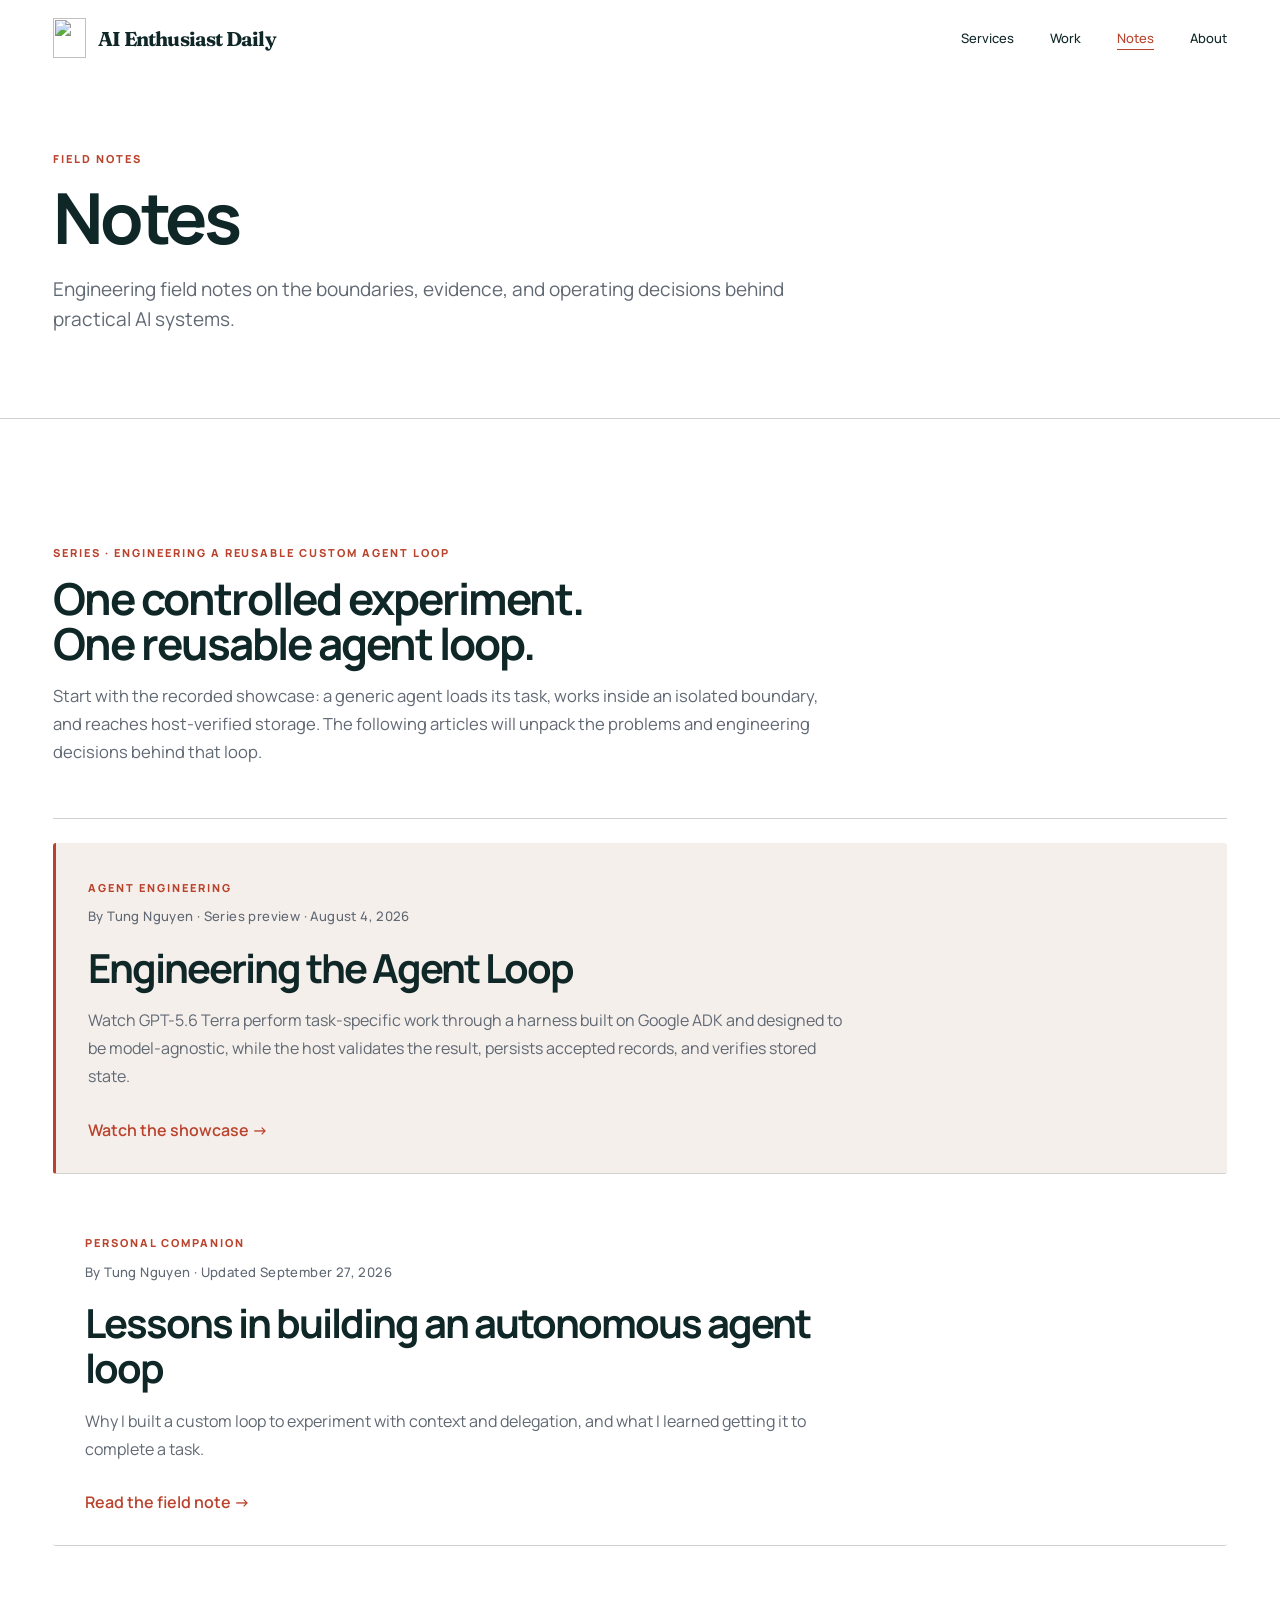
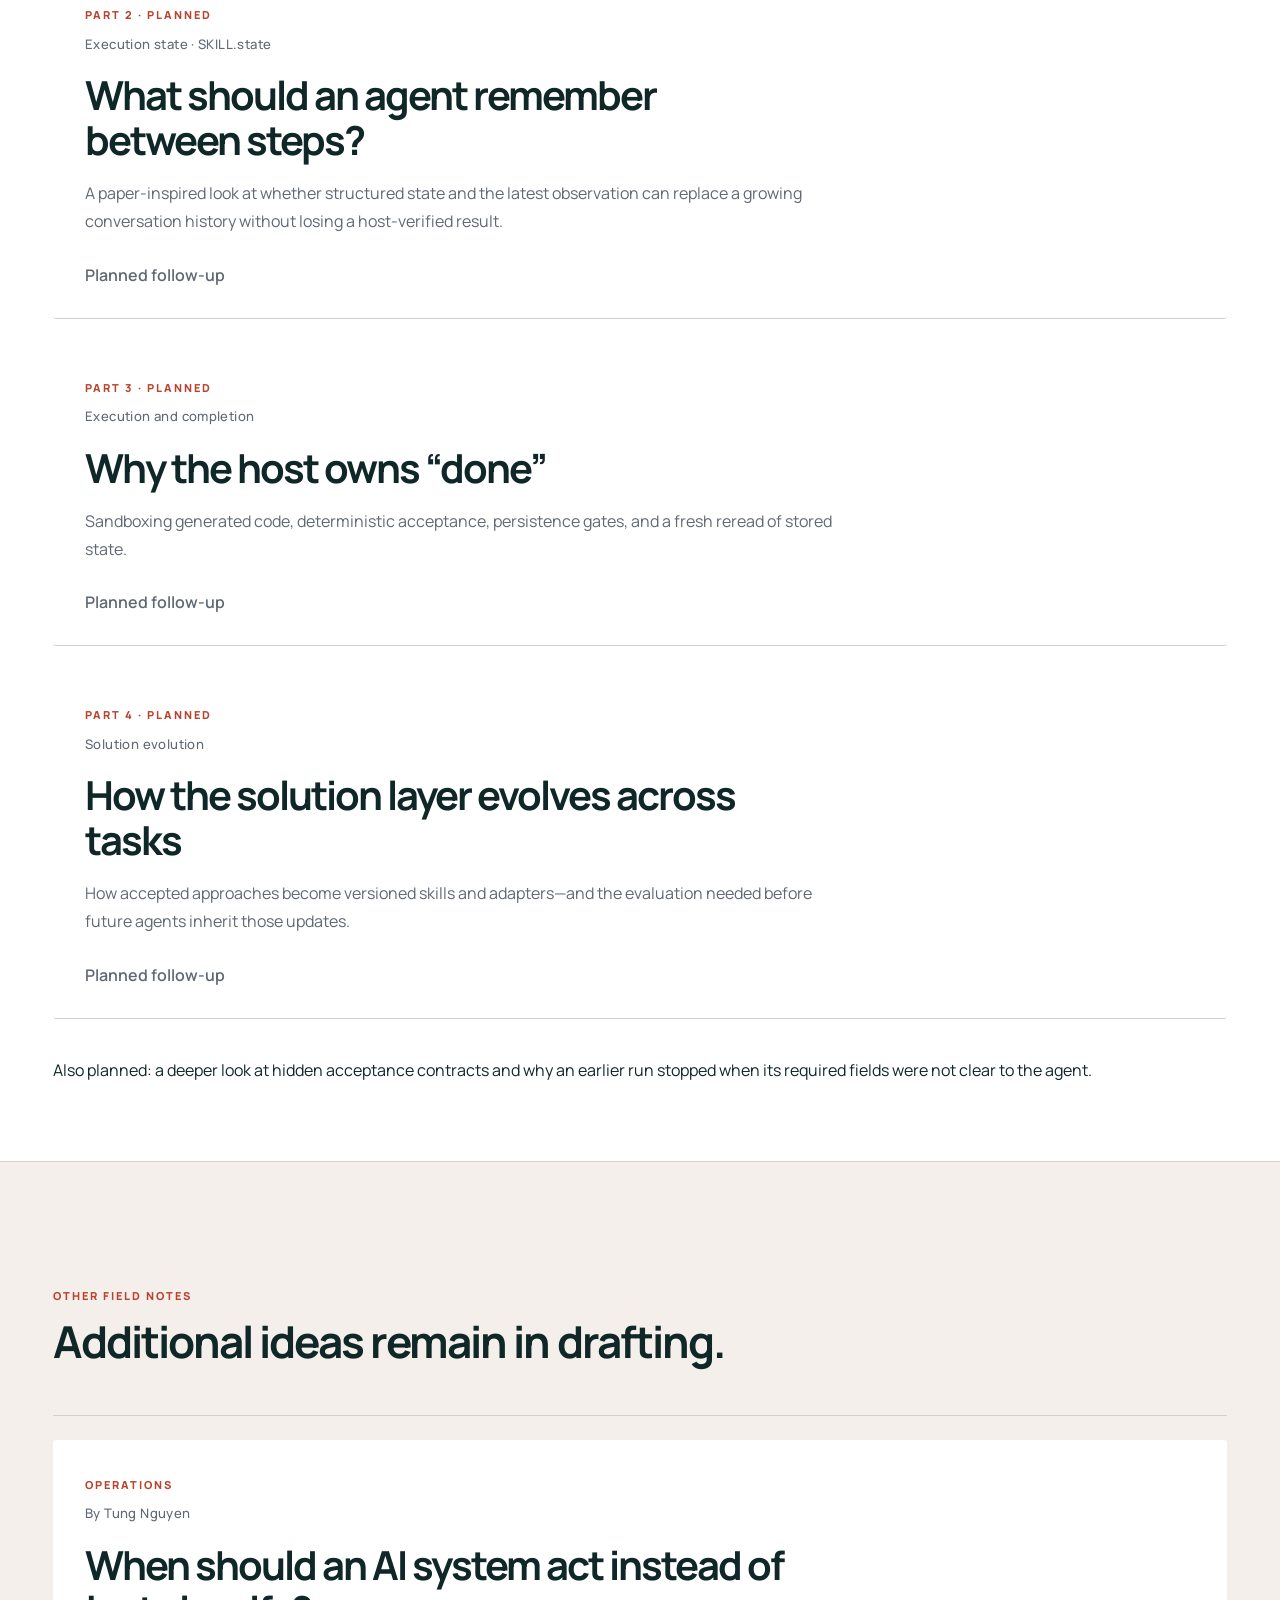
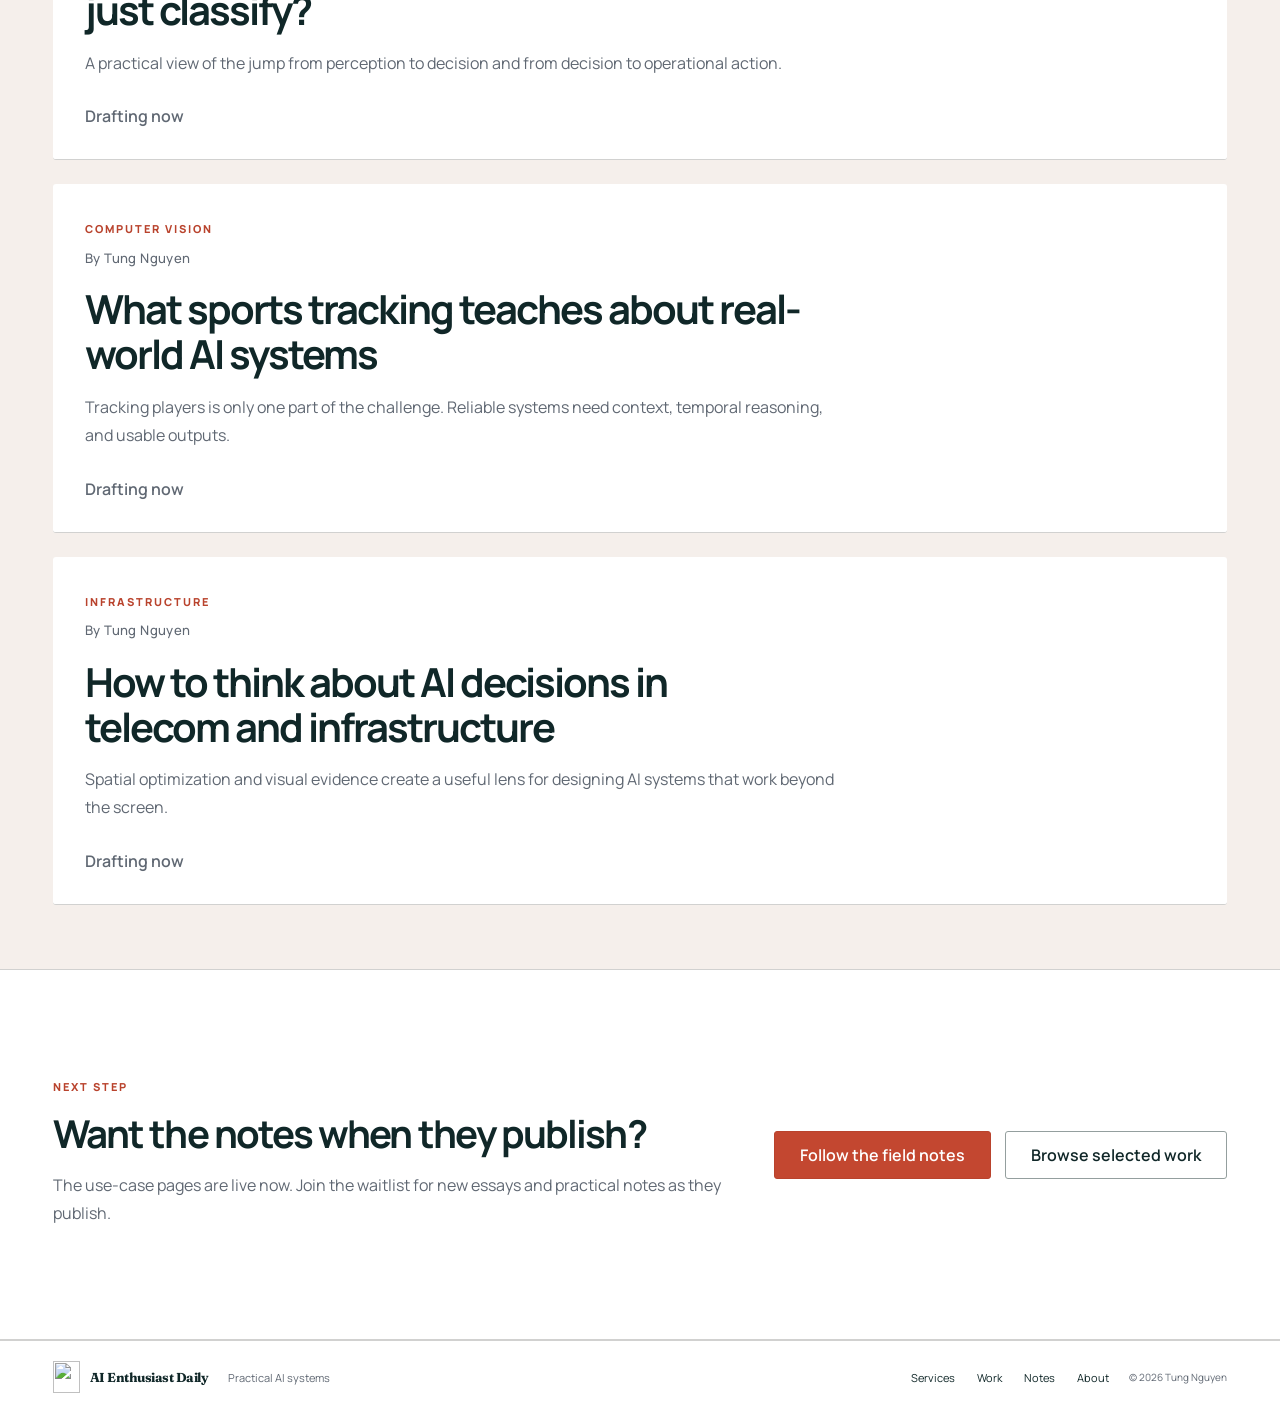
==== commit 08b08386: "chore: sync public landing page export from sprint/2026-09" ====
--- a/site/articles/index.html
+++ b/site/articles/index.html
@@ -83,17 +83,25 @@
               <span class="article-link">Watch the showcase →</span>
             </a>
 
+            <a class="article-card article-card-large reveal" href="./why-i-built-an-agent-harness-with-adk/">
+              <span class="article-tag">Personal companion</span>
+              <p class="article-byline">By Tung Nguyen · Updated September 27, 2026</p>
+              <h2>Lessons in building an autonomous agent loop</h2>
+              <p>Why I built a custom loop to experiment with context and delegation, and what I learned getting it to complete a task.</p>
+              <span class="article-link">Read the field note →</span>
+            </a>
+
             <article
               class="article-card article-card-large article-card-static reveal"
               data-series-id="part-2"
               data-series-status="planned"
             >
               <span class="article-tag">Part 2 · Planned</span>
-              <p class="article-byline">Contracts and repair</p>
-              <h2 data-series-title>When hidden contracts break the repair loop</h2>
-              <p>
-                The required-versus-actual mismatch, why an earlier run stopped, and how public
-                acceptance rules moved into the loaded skill.
+              <p class="article-byline">Execution state · SKILL.state</p>
+              <h2 data-series-title>What should an agent remember between steps?</h2>
+              <p>
+                A paper-inspired look at whether structured state and the latest observation can
+                replace a growing conversation history without losing a host-verified result.
               </p>
               <span class="article-link">Planned follow-up</span>
             </article>
@@ -127,6 +135,7 @@
               </p>
               <span class="article-link">Planned follow-up</span>
             </article>
+            <p class="source-note">Also planned: a deeper look at hidden acceptance contracts and why an earlier run stopped when its required fields were not clear to the agent.</p>
           </div>
         </section>
 
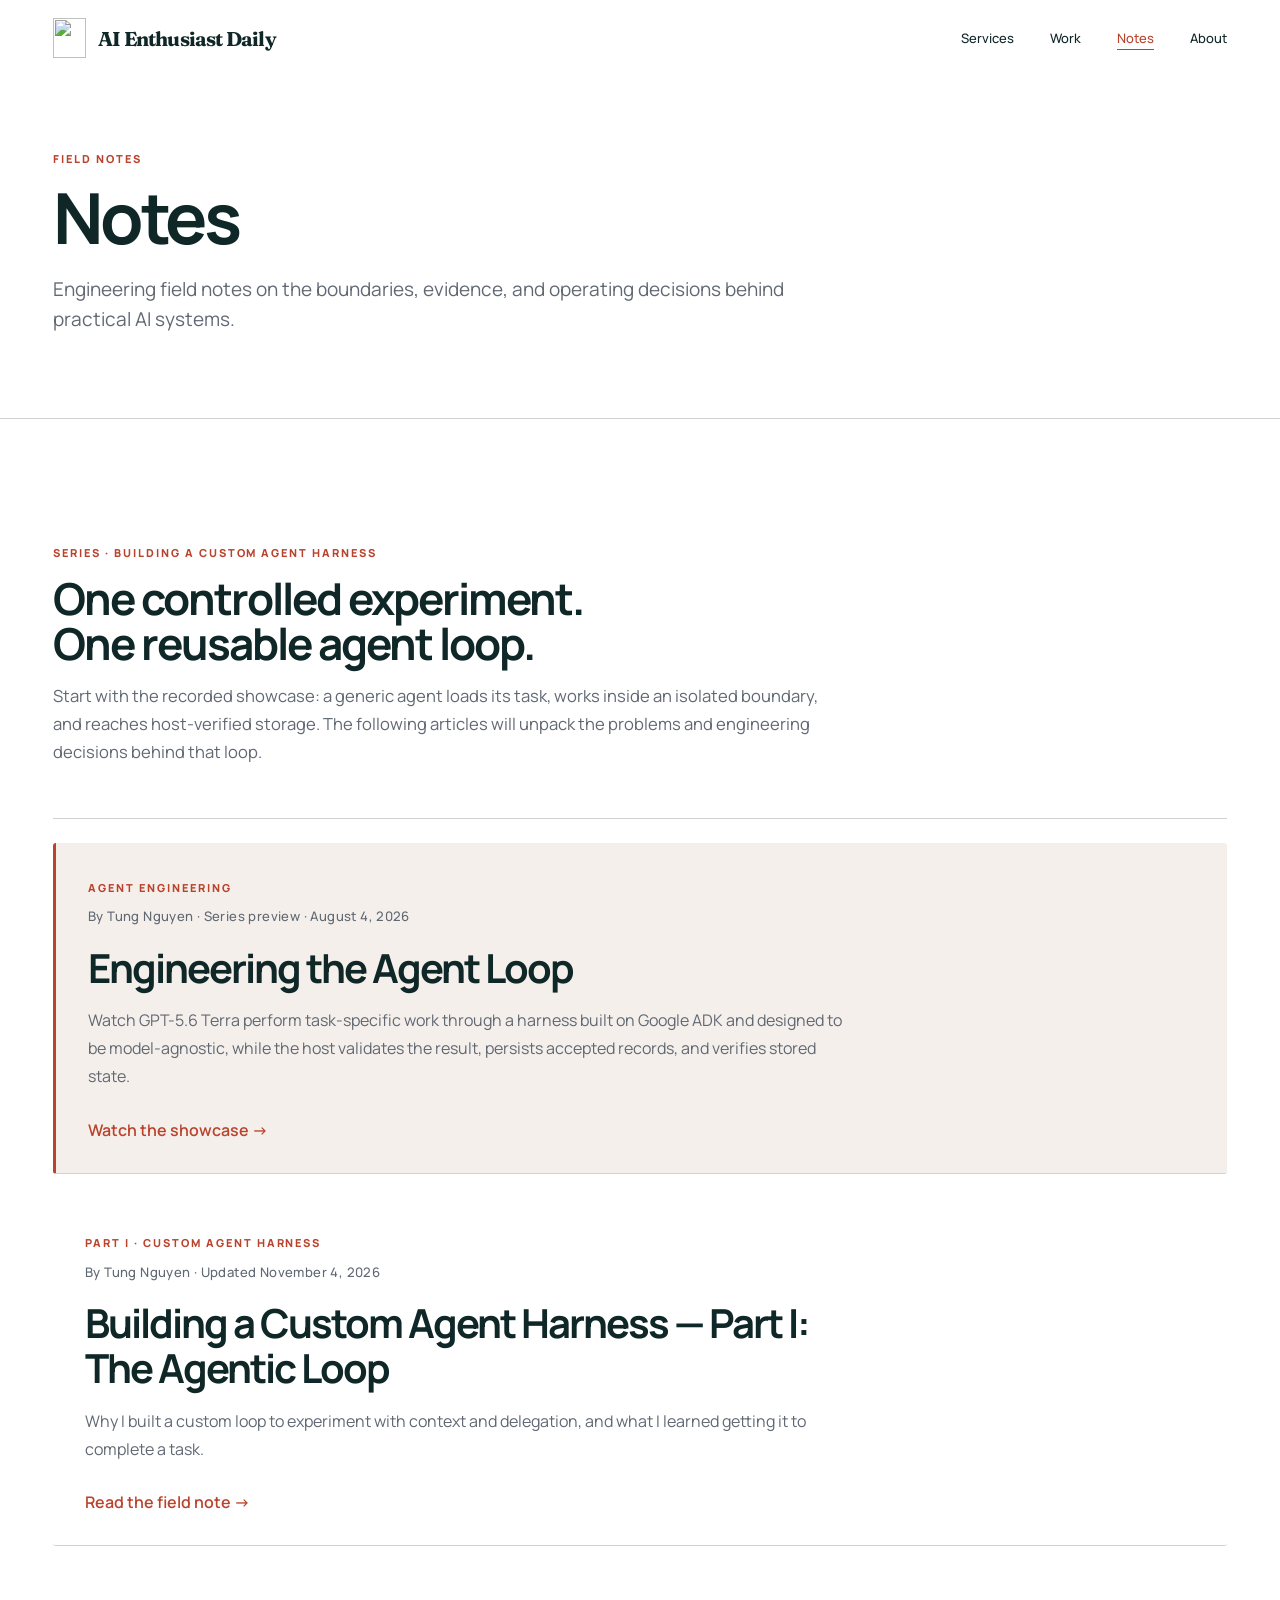
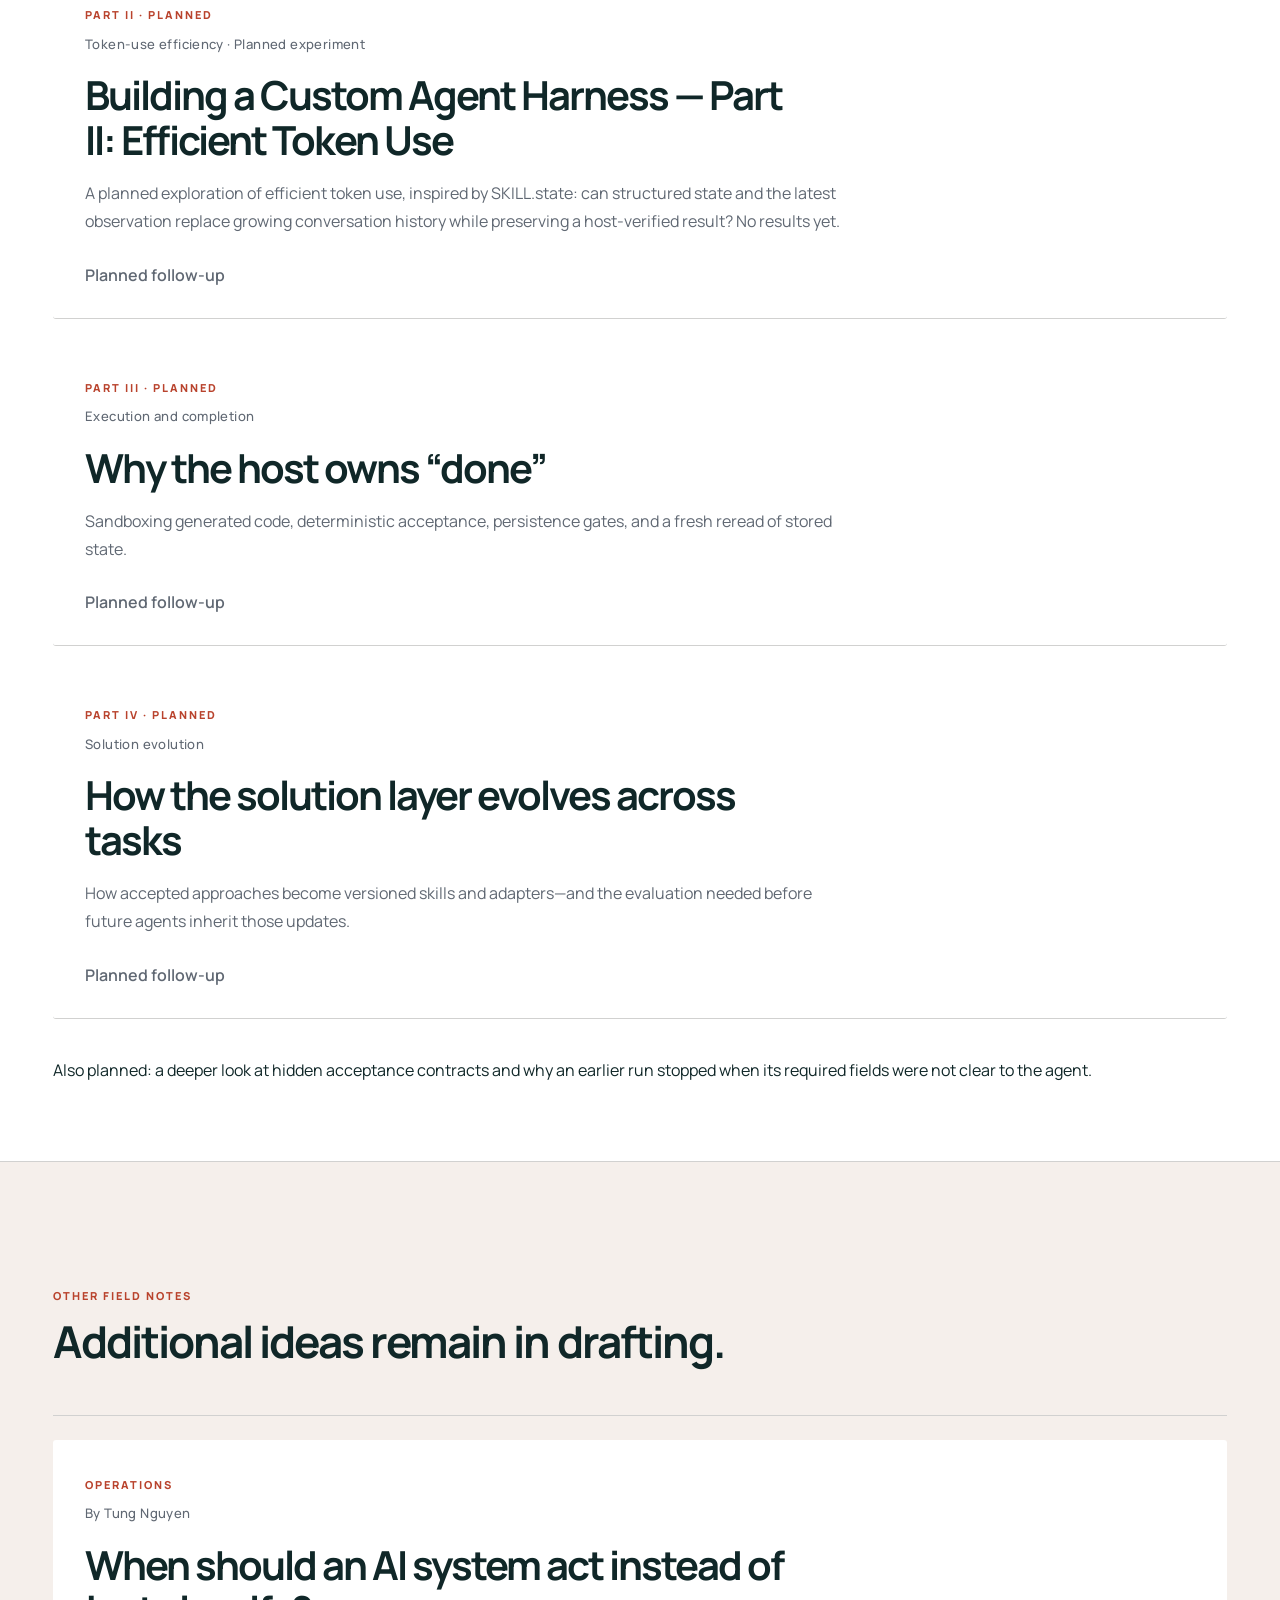
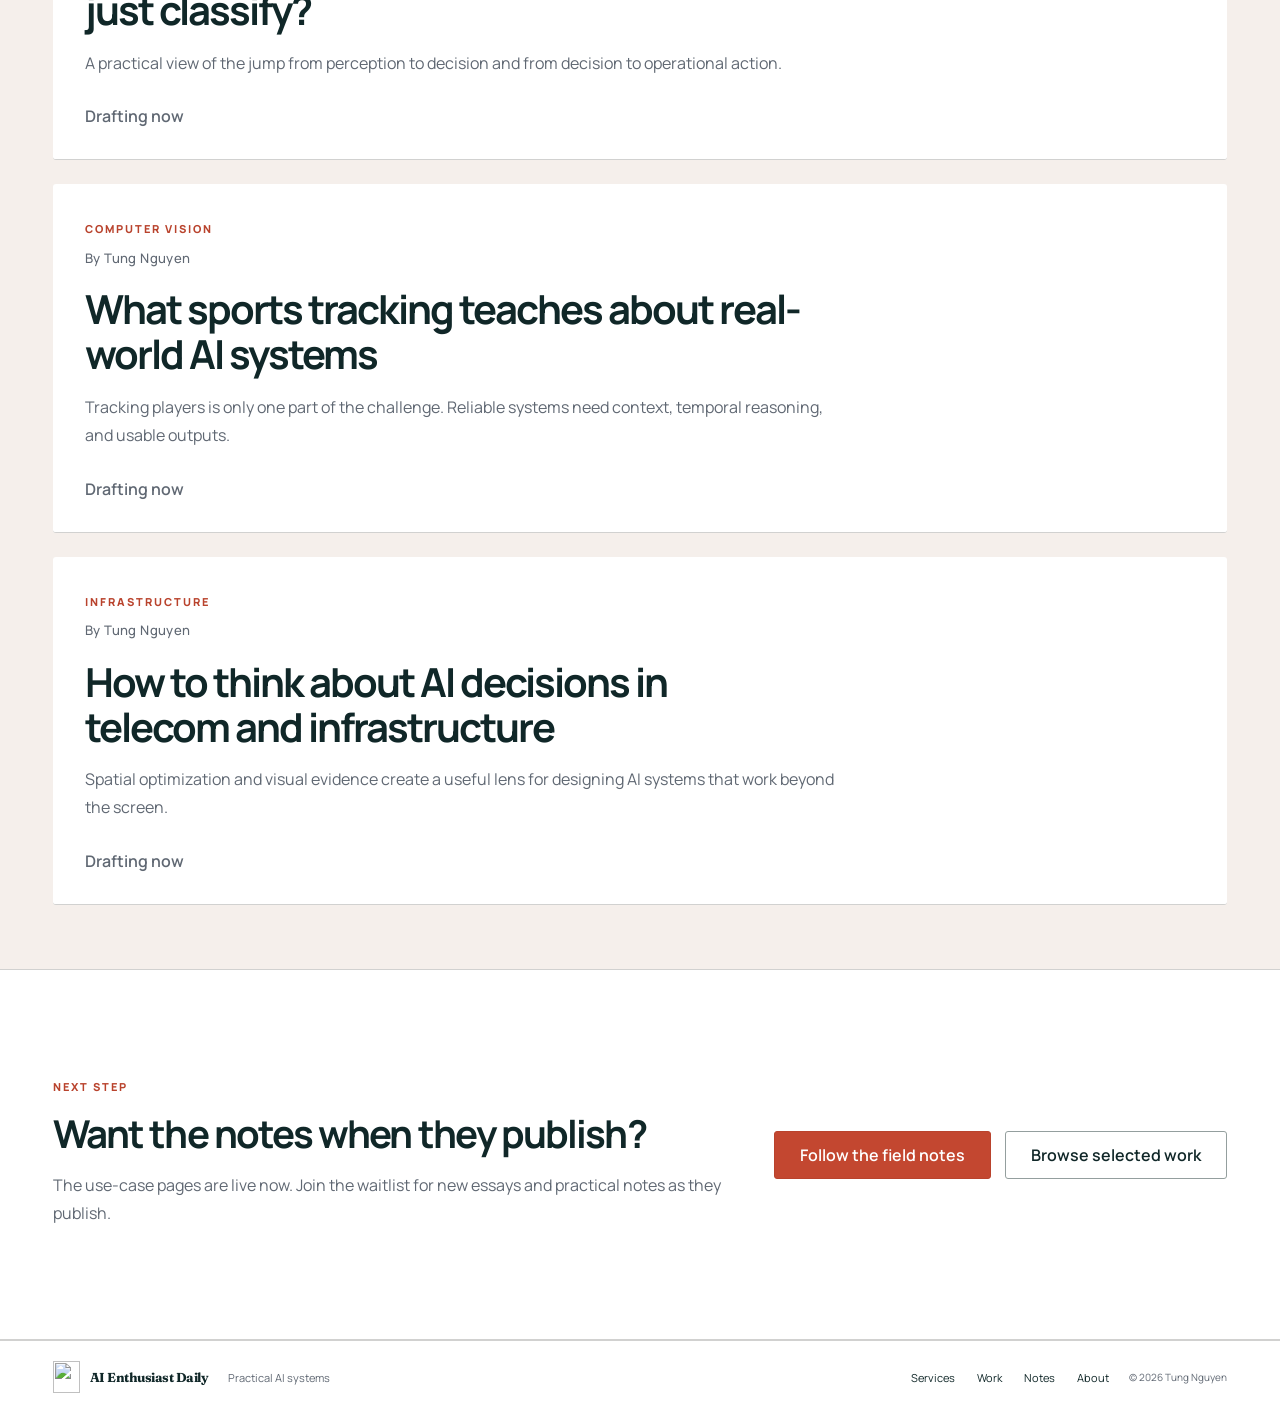
==== commit 765d23aa: "chore: sync public landing page export from sprint/2026-11" ====
--- a/site/articles/index.html
+++ b/site/articles/index.html
@@ -56,7 +56,7 @@
         <section class="section" id="reliable-agent-harness-series">
           <div class="container article-stack">
             <div class="series-intro reveal">
-              <p class="eyebrow">Series · Engineering a Reusable Custom Agent Loop</p>
+              <p class="eyebrow">Series · Building a Custom Agent Harness</p>
               <h2>One controlled experiment. One reusable agent loop.</h2>
               <p>
                 Start with the recorded showcase: a generic agent loads its task, works inside an
@@ -84,9 +84,9 @@
             </a>
 
             <a class="article-card article-card-large reveal" href="./why-i-built-an-agent-harness-with-adk/">
-              <span class="article-tag">Personal companion</span>
-              <p class="article-byline">By Tung Nguyen · Updated September 27, 2026</p>
-              <h2>Lessons in building an autonomous agent loop</h2>
+              <span class="article-tag">Part I · Custom agent harness</span>
+              <p class="article-byline">By Tung Nguyen · Updated November 4, 2026</p>
+              <h2>Building a Custom Agent Harness — Part I: The Agentic Loop</h2>
               <p>Why I built a custom loop to experiment with context and delegation, and what I learned getting it to complete a task.</p>
               <span class="article-link">Read the field note →</span>
             </a>
@@ -96,12 +96,13 @@
               data-series-id="part-2"
               data-series-status="planned"
             >
-              <span class="article-tag">Part 2 · Planned</span>
-              <p class="article-byline">Execution state · SKILL.state</p>
-              <h2 data-series-title>What should an agent remember between steps?</h2>
-              <p>
-                A paper-inspired look at whether structured state and the latest observation can
-                replace a growing conversation history without losing a host-verified result.
+              <span class="article-tag">Part II · Planned</span>
+              <p class="article-byline">Token-use efficiency · Planned experiment</p>
+              <h2 data-series-title>Building a Custom Agent Harness — Part II: Efficient Token Use</h2>
+              <p>
+                A planned exploration of efficient token use, inspired by SKILL.state: can structured
+                state and the latest observation replace growing conversation history while
+                preserving a host-verified result? No results yet.
               </p>
               <span class="article-link">Planned follow-up</span>
             </article>
@@ -111,7 +112,7 @@
               data-series-id="part-3"
               data-series-status="planned"
             >
-              <span class="article-tag">Part 3 · Planned</span>
+              <span class="article-tag">Part III · Planned</span>
               <p class="article-byline">Execution and completion</p>
               <h2 data-series-title>Why the host owns “done”</h2>
               <p>
@@ -126,7 +127,7 @@
               data-series-id="part-4"
               data-series-status="planned"
             >
-              <span class="article-tag">Part 4 · Planned</span>
+              <span class="article-tag">Part IV · Planned</span>
               <p class="article-byline">Solution evolution</p>
               <h2 data-series-title>How the solution layer evolves across tasks</h2>
               <p>
